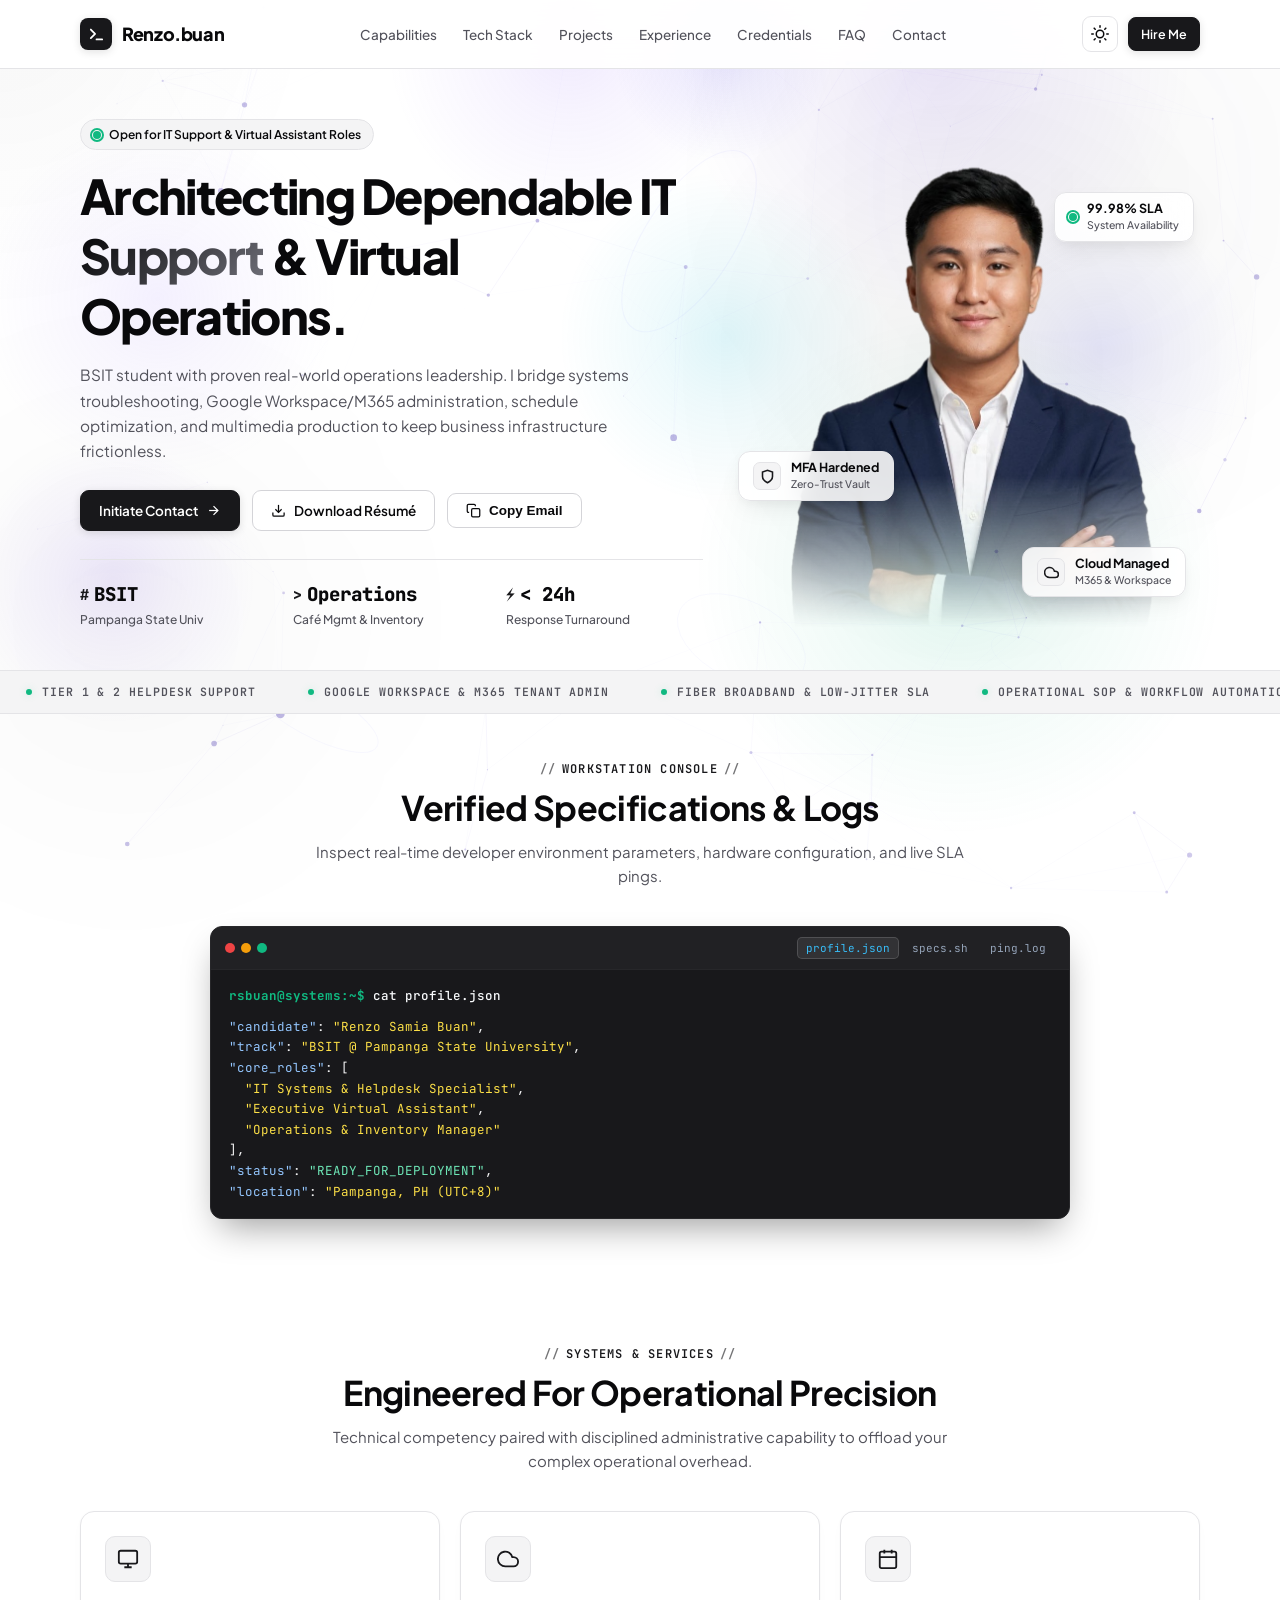
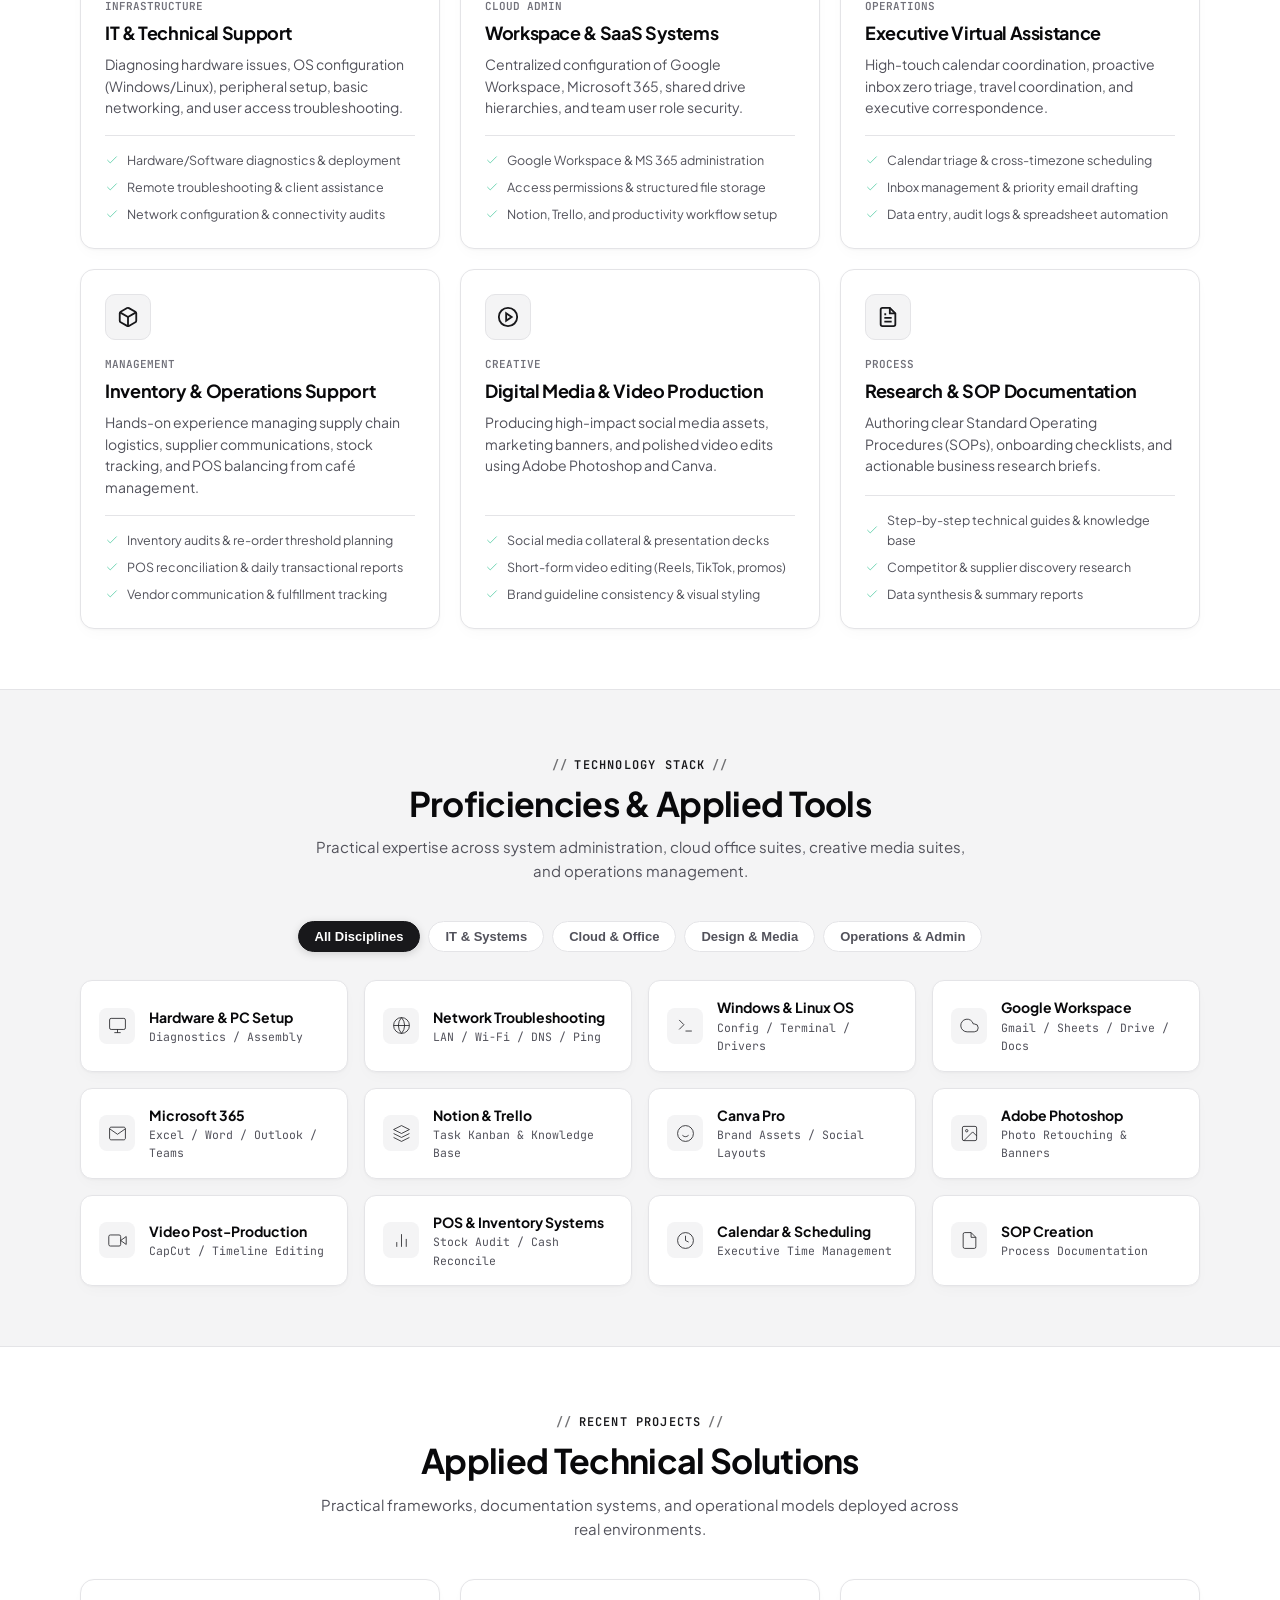
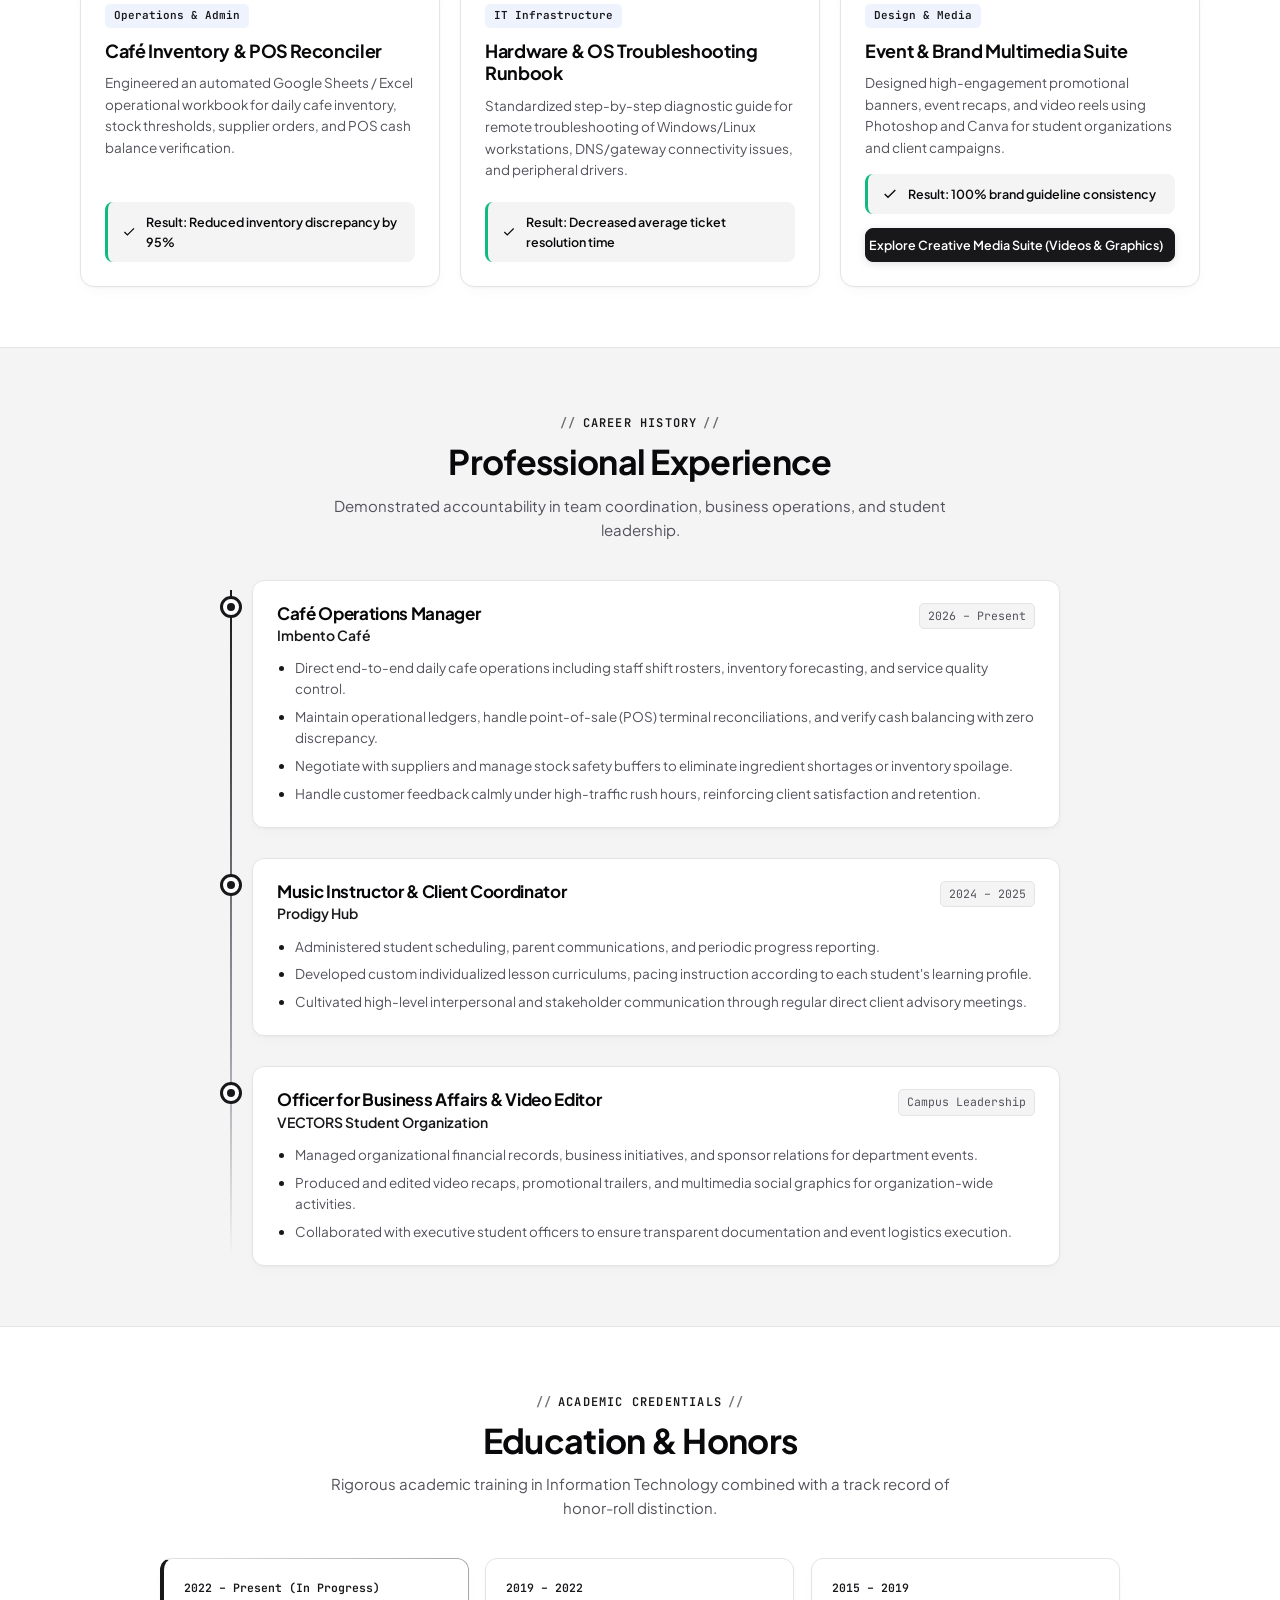
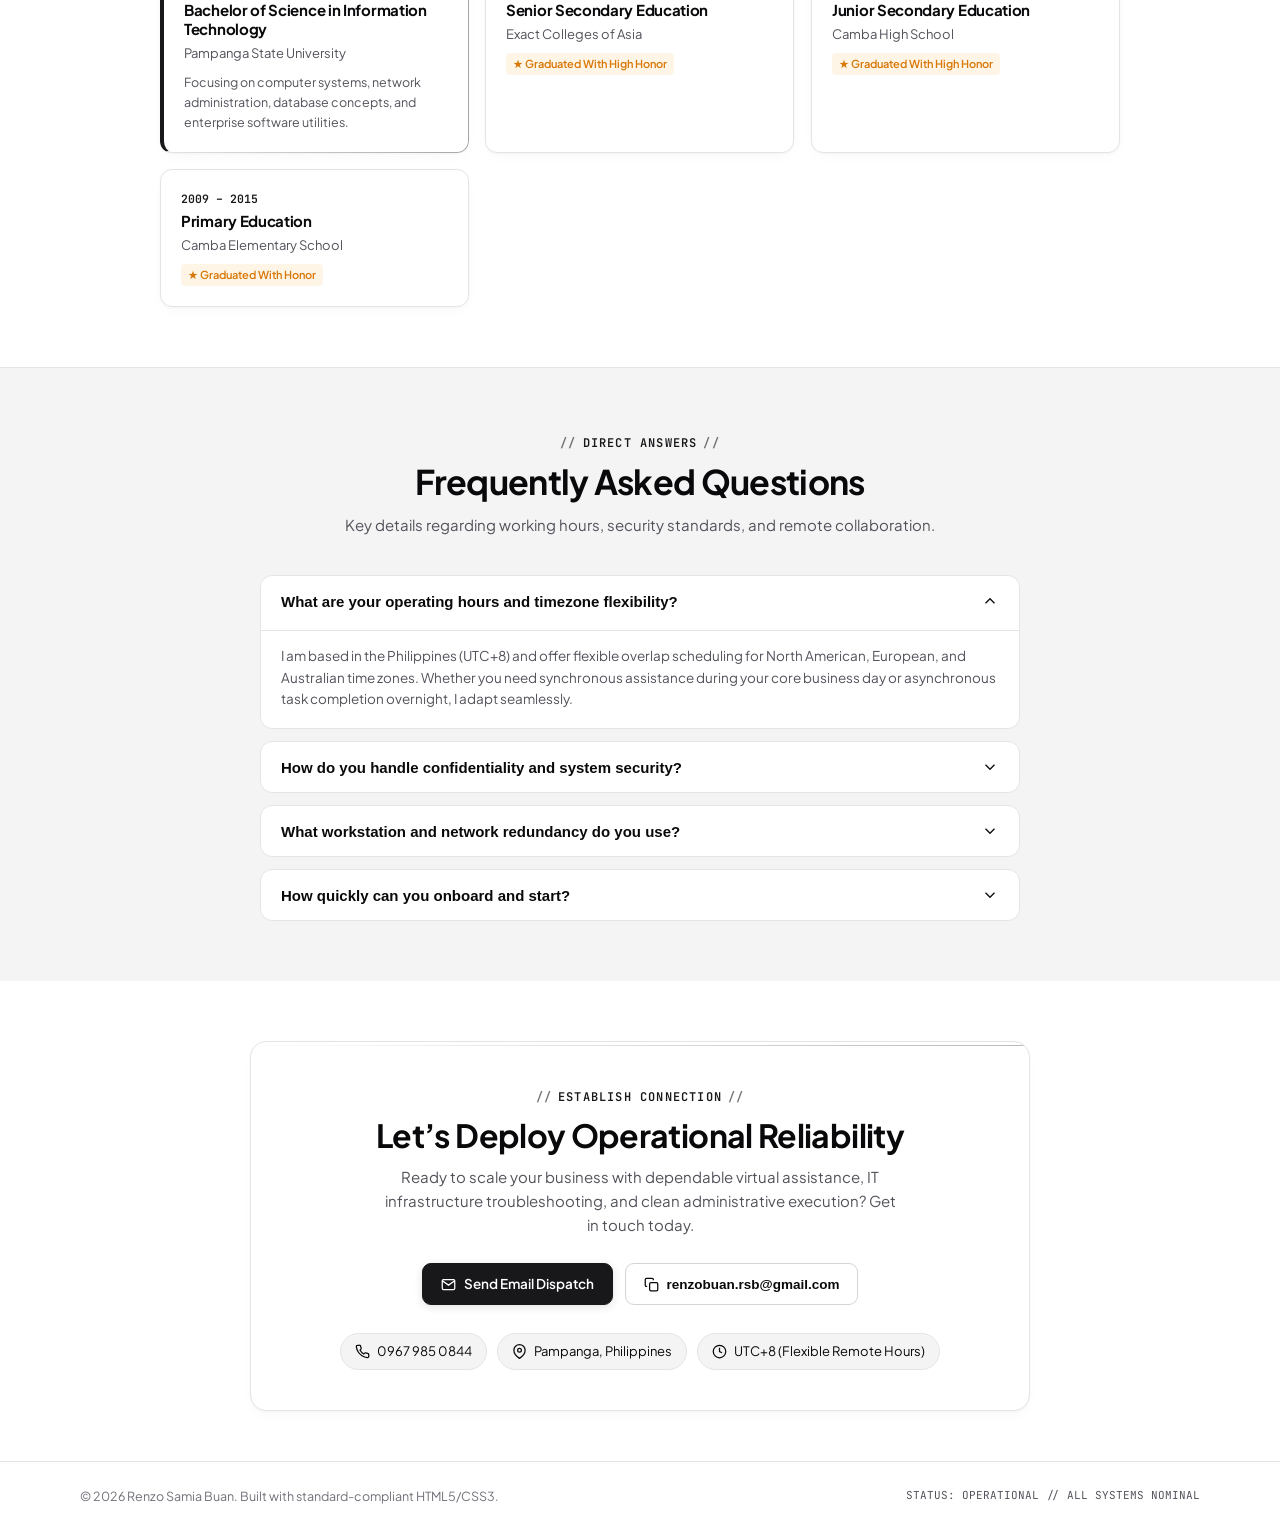
==== index.html @ 0bd3ecc9 "Initial commit — portfolio website" ====
<!DOCTYPE html>
<html lang="en" data-theme="light">
<head>
<meta charset="utf-8">
<meta name="viewport" content="width=device-width, initial-scale=1">
<title>Renzo Samia Buan | IT Support Specialist &amp; Virtual Assistant</title>
<meta name="description" content="BSIT professional and Virtual Assistant specializing in IT support, systems troubleshooting, Google Workspace/M365, operations management, and digital design. Based in Pampanga, Philippines.">
<meta property="og:title" content="Renzo Samia Buan | IT Support Specialist &amp; Virtual Assistant">
<meta property="og:description" content="Technical support, administrative excellence, cloud workspace administration, and digital asset creation.">
<link rel="preconnect" href="https://fonts.googleapis.com">
<link rel="preconnect" href="https://fonts.gstatic.com" crossorigin>
<link href="https://fonts.googleapis.com/css2?family=Plus+Jakarta+Sans:wght@400;500;600;700;800&family=JetBrains+Mono:wght@400;500;600&display=swap" rel="stylesheet">
<link rel="stylesheet" href="styles.css">
</head>
<body>

<canvas id="bgCanvas"></canvas>
<div class="cursor-glow" id="cursorGlow"></div>
<div class="ambient-glow-1"></div>
<div class="ambient-glow-2"></div>

<!-- Navigation Bar -->
<header class="nav">
  <div class="wrap nav-wrap">
    <a href="#top" class="brand-logo">
      <div class="brand-icon">
        <svg width="17" height="17" viewBox="0 0 24 24" fill="none" stroke="currentColor" stroke-width="2.5" stroke-linecap="round" stroke-linejoin="round">
          <polyline points="4 17 10 11 4 5"></polyline>
          <line x1="12" y1="19" x2="20" y2="19"></line>
        </svg>
      </div>
      <span>Renzo<span class="dot">.</span>buan</span>
    </a>

    <ul class="nav-links">
      <li><a href="#services" class="nav-link">Capabilities</a></li>
      <li><a href="#skills" class="nav-link">Tech Stack</a></li>
      <li><a href="#projects" class="nav-link">Projects</a></li>
      <li><a href="#experience" class="nav-link">Experience</a></li>
      <li><a href="#education" class="nav-link">Credentials</a></li>
      <li><a href="#faq" class="nav-link">FAQ</a></li>
      <li><a href="#contact" class="nav-link">Contact</a></li>
    </ul>

    <div class="nav-actions">
      <button class="theme-btn" id="themeToggle" aria-label="Toggle visual theme" title="Toggle theme">
        <svg class="sun-icon" viewBox="0 0 24 24"><circle cx="12" cy="12" r="5"></circle><line x1="12" y1="1" x2="12" y2="3"></line><line x1="12" y1="21" x2="12" y2="23"></line><line x1="4.22" y1="4.22" x2="5.64" y2="5.64"></line><line x1="18.36" y1="18.36" x2="19.78" y2="19.78"></line><line x1="1" y1="12" x2="3" y2="12"></line><line x1="21" y1="12" x2="23" y2="12"></line><line x1="4.22" y1="19.78" x2="5.64" y2="18.36"></line><line x1="18.36" y1="5.64" x2="19.78" y2="4.22"></line></svg>
      </button>
      <button class="mobile-toggle-btn" id="mobileMenuBtn" aria-label="Toggle navigation menu">
        <svg viewBox="0 0 24 24"><line x1="3" y1="12" x2="21" y2="12"></line><line x1="3" y1="6" x2="21" y2="6"></line><line x1="3" y1="18" x2="21" y2="18"></line></svg>
      </button>
      <a href="#contact" class="btn btn-primary btn-sm">Hire Me</a>
    </div>
  </div>

  <!-- Mobile Drawer -->
  <div class="mobile-nav-drawer" id="mobileDrawer">
    <a href="#services" onclick="closeMobileNav()">Capabilities</a>
    <a href="#skills" onclick="closeMobileNav()">Tech Stack</a>
    <a href="#projects" onclick="closeMobileNav()">Projects</a>
    <a href="#experience" onclick="closeMobileNav()">Experience</a>
    <a href="#education" onclick="closeMobileNav()">Credentials</a>
    <a href="#faq" onclick="closeMobileNav()">FAQ</a>
    <a href="#contact" onclick="closeMobileNav()">Contact Renzo</a>
  </div>
</header>

<main id="top">
  <!-- Hero Section -->
  <section class="hero-section">
    <div class="wrap hero-grid">
      <div class="hero-content">
        <div class="status-pill">
          <span class="pulse-indicator"></span>
          <span>Open for IT Support &amp; Virtual Assistant Roles</span>
        </div>

        <h1 class="hero-title">
          Architecting Dependable <span class="highlight">IT Support</span> &amp; Virtual Operations.
        </h1>

        <p class="hero-subtitle">
          BSIT student with proven real-world operations leadership. I bridge systems troubleshooting, Google Workspace/M365 administration, schedule optimization, and multimedia production to keep business infrastructure frictionless.
        </p>

        <div class="hero-actions">
          <a href="#contact" class="btn btn-primary">
            <span>Initiate Contact</span>
            <svg viewBox="0 0 24 24"><line x1="5" y1="12" x2="19" y2="12"></line><polyline points="12 5 19 12 12 19"></polyline></svg>
          </a>
          <a href="Renzo_Buan_ATS.pdf" target="_blank" rel="noopener" class="btn btn-secondary" id="resumeBtn">
            <svg viewBox="0 0 24 24"><path d="M21 15v4a2 2 0 0 1-2 2H5a2 2 0 0 1-2-2v-4"></path><polyline points="7 10 12 15 17 10"></polyline><line x1="12" y1="15" x2="12" y2="3"></line></svg>
            <span>Download Résumé</span>
          </a>
          <button class="btn btn-secondary" onclick="copyContactEmail()" title="Copy email to clipboard">
            <svg viewBox="0 0 24 24"><rect x="9" y="9" width="13" height="13" rx="2" ry="2"></rect><path d="M5 15H4a2 2 0 0 1-2-2V4a2 2 0 0 1 2-2h9a2 2 0 0 1 2 2v1"></path></svg>
            <span>Copy Email</span>
          </button>
        </div>

        <div class="hero-stats-row">
          <div class="stat-box">
            <div class="num"><span class="accent-icon">#</span>BSIT</div>
            <div class="label">Pampanga State Univ</div>
          </div>
          <div class="stat-box">
            <div class="num"><span class="accent-icon">&gt;</span>Operations</div>
            <div class="label">Café Mgmt &amp; Inventory</div>
          </div>
          <div class="stat-box">
            <div class="num"><span class="accent-icon">⚡</span>&lt; 24h</div>
            <div class="label">Response Turnaround</div>
          </div>
        </div>
      </div>

            <!-- Right Column: Borderless Portrait with Moving Floating Panels -->
      <div class="portrait-container">
        <div class="photo-blend-wrapper" id="heroPhotoWrapper">
          <div class="photo-ambient-glow"></div>
          <img src="profile_transparent.png" alt="Renzo Samia Buan - IT Support Specialist &amp; Virtual Assistant" class="blended-profile-img">

          <!-- Moving Micro-Panels -->
          <div class="floating-panel panel-uptime" data-depth="14">
            <span class="pulse-indicator"></span>
            <div class="f-text">
              <span class="f-title">99.98% SLA</span>
              <span class="f-sub">System Availability</span>
            </div>
          </div>

          <div class="floating-panel panel-security" data-depth="-18">
            <span class="f-icon">
              <svg width="15" height="15" viewBox="0 0 24 24" fill="none" stroke="currentColor" stroke-width="2.5"><path d="M12 22s8-4 8-10V5l-8-3-8 3v7c0 6 8 10 8 10z"/></svg>
            </span>
            <div class="f-text">
              <span class="f-title">MFA Hardened</span>
              <span class="f-sub">Zero-Trust Vault</span>
            </div>
          </div>

          <div class="floating-panel panel-cloud" data-depth="16">
            <span class="f-icon">
              <svg width="15" height="15" viewBox="0 0 24 24" fill="none" stroke="currentColor" stroke-width="2.5"><path d="M18 10h-1.26A8 8 0 1 0 9 20h9a5 5 0 0 0 0-10z"/></svg>
            </span>
            <div class="f-text">
              <span class="f-title">Cloud Managed</span>
              <span class="f-sub">M365 &amp; Workspace</span>
            </div>
          </div>
        </div>
      </div>
    </div>
  </section>

  
  <!-- Moving IT Telemetry Ticker Ribbon -->
  <div class="ticker-wrap" aria-label="Live Competency Stream">
    <div class="ticker-track">
      <div class="ticker-item"><span class="ticker-dot"></span> TIER 1 &amp; 2 HELPDESK SUPPORT</div>
      <div class="ticker-item"><span class="ticker-dot"></span> GOOGLE WORKSPACE &amp; M365 TENANT ADMIN</div>
      <div class="ticker-item"><span class="ticker-dot"></span> FIBER BROADBAND &amp; LOW-JITTER SLA</div>
      <div class="ticker-item"><span class="ticker-dot"></span> OPERATIONAL SOP &amp; WORKFLOW AUTOMATION</div>
      <div class="ticker-item"><span class="ticker-dot"></span> HARDWARE DIAGNOSTICS &amp; ASSET AUDITING</div>
      <div class="ticker-item"><span class="ticker-dot"></span> BITWARDEN &amp; MFA VAULT ENCRYPTION</div>
      <div class="ticker-item"><span class="ticker-dot"></span> 99.98% SERVICE-LEVEL AGREEMENT</div>
      <div class="ticker-item"><span class="ticker-dot"></span> DISCORD / CANVA / MULTIMEDIA PRODUCTION</div>
      <div class="ticker-item"><span class="ticker-dot"></span> TIER 1 &amp; 2 HELPDESK SUPPORT</div>
      <div class="ticker-item"><span class="ticker-dot"></span> GOOGLE WORKSPACE &amp; M365 TENANT ADMIN</div>
      <div class="ticker-item"><span class="ticker-dot"></span> FIBER BROADBAND &amp; LOW-JITTER SLA</div>
      <div class="ticker-item"><span class="ticker-dot"></span> OPERATIONAL SOP &amp; WORKFLOW AUTOMATION</div>
      <div class="ticker-item"><span class="ticker-dot"></span> HARDWARE DIAGNOSTICS &amp; ASSET AUDITING</div>
      <div class="ticker-item"><span class="ticker-dot"></span> BITWARDEN &amp; MFA VAULT ENCRYPTION</div>
      <div class="ticker-item"><span class="ticker-dot"></span> 99.98% SERVICE-LEVEL AGREEMENT</div>
      <div class="ticker-item"><span class="ticker-dot"></span> DISCORD / CANVA / MULTIMEDIA PRODUCTION</div>
    </div>
  </div>

  <!-- Workstation Console & Diagnostics Section -->
  <section class="console-section reveal" id="console">
    <div class="wrap">
      <div class="section-header">
        <span class="section-tag">Workstation Console</span>
        <h2 class="section-title">Verified Specifications &amp; Logs</h2>
        <p class="section-desc">Inspect real-time developer environment parameters, hardware configuration, and live SLA pings.</p>
      </div>

      <div class="terminal-window border-beam-card tilt-card">
        <div class="terminal-header">
          <div class="terminal-dots">
            <span class="dot dot-red"></span>
            <span class="dot dot-yellow"></span>
            <span class="dot dot-green"></span>
          </div>
          <div class="terminal-tabs">
            <button class="term-tab-btn active" data-tab="tab-profile">profile.json</button>
            <button class="term-tab-btn" data-tab="tab-specs">specs.sh</button>
            <button class="term-tab-btn" data-tab="tab-ping">ping.log</button>
          </div>
        </div>

        <div class="terminal-body">
          <!-- Tab 1: Profile JSON -->
          <div class="term-pane active" id="tab-profile">
            <div class="cmd-line">
              <span class="cmd-prompt">rsbuan@systems:~$</span>
              <span class="cmd-command">cat profile.json</span>
            </div>
            <p><span class="json-key">"candidate"</span>: <span class="json-str">"Renzo Samia Buan"</span>,</p>
            <p><span class="json-key">"track"</span>: <span class="json-str">"BSIT @ Pampanga State University"</span>,</p>
            <p><span class="json-key">"core_roles"</span>: [</p>
            <p>&nbsp;&nbsp;<span class="json-str">"IT Systems &amp; Helpdesk Specialist"</span>,</p>
            <p>&nbsp;&nbsp;<span class="json-str">"Executive Virtual Assistant"</span>,</p>
            <p>&nbsp;&nbsp;<span class="json-str">"Operations &amp; Inventory Manager"</span></p>
            <p>],</p>
            <p><span class="json-key">"status"</span>: <span class="json-val">"READY_FOR_DEPLOYMENT"</span>,</p>
            <p><span class="json-key">"location"</span>: <span class="json-str">"Pampanga, PH (UTC+8)"</span></p>
          </div>

          <!-- Tab 2: Specs SH with Live Telemetry -->
          <div class="term-pane" id="tab-specs">
            <div class="cmd-line">
              <span class="cmd-prompt">rsbuan@systems:~$</span>
              <span class="cmd-command">./audit_workstation.sh --telemetry</span>
            </div>
            <div class="telemetry-grid">
              <div class="telemetry-box">
                <div class="telemetry-label">
                  <span>CPU ACTIVITY</span>
                  <span id="cpuVal">18%</span>
                </div>
                <div class="meter-bar"><div class="meter-fill" id="cpuBar" style="width: 18%;"></div></div>
              </div>
              <div class="telemetry-box">
                <div class="telemetry-label">
                  <span>RAM UTILIZATION</span>
                  <span id="ramVal">4.2 GB / 16.0 GB (26%)</span>
                </div>
                <div class="meter-bar"><div class="meter-fill" id="ramBar" style="width: 26%;"></div></div>
              </div>
              <div class="telemetry-box">
                <div class="telemetry-label">
                  <span>FIBER SLA / JITTER</span>
                  <span style="color: #10b981;">&lt; 0.040 ms (STABLE)</span>
                </div>
                <div class="meter-bar"><div class="meter-fill emerald" style="width: 99.8%;"></div></div>
              </div>
            </div>
            <p class="json-comment">// Hardware &amp; Security Specs</p>
            <p>[OS]&nbsp;&nbsp;&nbsp;&nbsp;&nbsp;&nbsp;&nbsp;Windows 11 Pro / Linux subsystem (WSL2)</p>
            <p>[NETWORK]&nbsp;&nbsp;Fiber Broadband (Low Jitter) + 5G Hotspot Failover</p>
            <p>[DISPLAYS]&nbsp;Dual Monitor High-Productivity Layout</p>
            <p>[SECURITY]&nbsp;2FA Enabled • Bitwarden / KeePass Encrypted Vault</p>
            <p>[SOFTWARE]&nbsp;Google Workspace, M365, Canva, Adobe Creative Suite</p>
            <p style="color: #a1a1aa; margin-top: 8px;"><span class="cmd-prompt">SYSTEM UPTIME:</span> <span id="uptimeCounter">14d 06h 42m 18s</span></p>
          </div>

          <!-- Tab 3: Ping Log with Real-Time Streamer -->
          <div class="term-pane" id="tab-ping">
            <div class="term-ping-controls">
              <div class="cmd-line" style="margin-bottom: 0;">
                <span class="cmd-prompt">rsbuan@systems:~$</span>
                <span class="cmd-command">ping -i 2.5 client-success.network</span>
              </div>
              <div class="ping-actions">
                <button class="term-btn-mini" id="pingStreamToggle">Pause Stream</button>
                <button class="term-btn-mini" id="pingBurstBtn">Burst Ping</button>
                <button class="term-btn-mini" id="pingClearBtn">Clear</button>
              </div>
            </div>
            <div class="sparkline-wrapper">
              <span class="sparkline-label">LATENCY WAVE:</span>
              <svg class="sparkline-svg" viewBox="0 0 300 24" preserveAspectRatio="none">
                <polyline id="sparklinePoly" fill="none" stroke="#10b981" stroke-width="2" points="0,12 30,14 60,10 90,13 120,8 150,11 180,9 210,13 240,11 270,10 300,12"></polyline>
              </svg>
            </div>
            <div class="ping-log-stream" id="pingLogStream">
              <p>PING client-success (192.168.1.1): 56 data bytes</p>
              <p class="ping-line">64 bytes from 192.168.1.1: icmp_seq=1 ttl=64 time=0.038 ms [SLA PASS]</p>
              <p class="ping-line">64 bytes from 192.168.1.1: icmp_seq=2 ttl=64 time=0.041 ms [SLA PASS]</p>
              <p class="ping-line">64 bytes from 192.168.1.1: icmp_seq=3 ttl=64 time=0.035 ms [SLA PASS]</p>
            </div>
            <p class="json-comment" style="margin-top: 8px;">--- 0.0% packet loss | SLA 100% Guaranteed ---</p>
          </div>
        </div>
      </div>
    </div>
  </section>

    <!-- Core Capabilities / Services -->
  <section class="services-section reveal" id="services">
    <div class="wrap">
      <div class="section-header">
        <span class="section-tag">Systems &amp; Services</span>
        <h2 class="section-title">Engineered For Operational Precision</h2>
        <p class="section-desc">Technical competency paired with disciplined administrative capability to offload your complex operational overhead.</p>
      </div>

      <div class="services-grid">
        <!-- Service 1: IT Helpdesk & Support -->
        <div class="service-card tilt-card">
          <div class="service-icon-box">
            <svg viewBox="0 0 24 24" fill="none" stroke="currentColor"><rect x="2" y="3" width="20" height="14" rx="2" ry="2"></rect><line x1="8" y1="21" x2="16" y2="21"></line><line x1="12" y1="17" x2="12" y2="21"></line></svg>
          </div>
          <span class="service-badge">Infrastructure</span>
          <h3 class="service-title">IT &amp; Technical Support</h3>
          <p class="service-desc">Diagnosing hardware issues, OS configuration (Windows/Linux), peripheral setup, basic networking, and user access troubleshooting.</p>
          <ul class="service-bullets">
            <li><svg viewBox="0 0 24 24" fill="none" stroke="currentColor"><polyline points="20 6 9 17 4 12"></polyline></svg> Hardware/Software diagnostics &amp; deployment</li>
            <li><svg viewBox="0 0 24 24" fill="none" stroke="currentColor"><polyline points="20 6 9 17 4 12"></polyline></svg> Remote troubleshooting &amp; client assistance</li>
            <li><svg viewBox="0 0 24 24" fill="none" stroke="currentColor"><polyline points="20 6 9 17 4 12"></polyline></svg> Network configuration &amp; connectivity audits</li>
          </ul>
        </div>

        <!-- Service 2: Cloud Workspace Admin -->
        <div class="service-card tilt-card">
          <div class="service-icon-box">
            <svg viewBox="0 0 24 24" fill="none" stroke="currentColor"><path d="M18 10h-1.26A8 8 0 1 0 9 20h9a5 5 0 0 0 0-10z"></path></svg>
          </div>
          <span class="service-badge">Cloud Admin</span>
          <h3 class="service-title">Workspace &amp; SaaS Systems</h3>
          <p class="service-desc">Centralized configuration of Google Workspace, Microsoft 365, shared drive hierarchies, and team user role security.</p>
          <ul class="service-bullets">
            <li><svg viewBox="0 0 24 24" fill="none" stroke="currentColor"><polyline points="20 6 9 17 4 12"></polyline></svg> Google Workspace &amp; MS 365 administration</li>
            <li><svg viewBox="0 0 24 24" fill="none" stroke="currentColor"><polyline points="20 6 9 17 4 12"></polyline></svg> Access permissions &amp; structured file storage</li>
            <li><svg viewBox="0 0 24 24" fill="none" stroke="currentColor"><polyline points="20 6 9 17 4 12"></polyline></svg> Notion, Trello, and productivity workflow setup</li>
          </ul>
        </div>

        <!-- Service 3: Executive VA & Admin -->
        <div class="service-card tilt-card">
          <div class="service-icon-box">
            <svg viewBox="0 0 24 24" fill="none" stroke="currentColor"><rect x="3" y="4" width="18" height="18" rx="2" ry="2"></rect><line x1="16" y1="2" x2="16" y2="6"></line><line x1="8" y1="2" x2="8" y2="6"></line><line x1="3" y1="10" x2="21" y2="10"></line></svg>
          </div>
          <span class="service-badge">Operations</span>
          <h3 class="service-title">Executive Virtual Assistance</h3>
          <p class="service-desc">High-touch calendar coordination, proactive inbox zero triage, travel coordination, and executive correspondence.</p>
          <ul class="service-bullets">
            <li><svg viewBox="0 0 24 24" fill="none" stroke="currentColor"><polyline points="20 6 9 17 4 12"></polyline></svg> Calendar triage &amp; cross-timezone scheduling</li>
            <li><svg viewBox="0 0 24 24" fill="none" stroke="currentColor"><polyline points="20 6 9 17 4 12"></polyline></svg> Inbox management &amp; priority email drafting</li>
            <li><svg viewBox="0 0 24 24" fill="none" stroke="currentColor"><polyline points="20 6 9 17 4 12"></polyline></svg> Data entry, audit logs &amp; spreadsheet automation</li>
          </ul>
        </div>

        <!-- Service 4: Business Operations & Inventory -->
        <div class="service-card tilt-card">
          <div class="service-icon-box">
            <svg viewBox="0 0 24 24" fill="none" stroke="currentColor"><path d="M21 16V8a2 2 0 0 0-1-1.73l-7-4a2 2 0 0 0-2 0l-7 4A2 2 0 0 0 3 8v8a2 2 0 0 0 1 1.73l7 4a2 2 0 0 0 2 0l7-4A2 2 0 0 0 21 16z"></path><polyline points="3.27 6.96 12 12.01 20.73 6.96"></polyline><line x1="12" y1="22.08" x2="12" y2="12"></line></svg>
          </div>
          <span class="service-badge">Management</span>
          <h3 class="service-title">Inventory &amp; Operations Support</h3>
          <p class="service-desc">Hands-on experience managing supply chain logistics, supplier communications, stock tracking, and POS balancing from café management.</p>
          <ul class="service-bullets">
            <li><svg viewBox="0 0 24 24" fill="none" stroke="currentColor"><polyline points="20 6 9 17 4 12"></polyline></svg> Inventory audits &amp; re-order threshold planning</li>
            <li><svg viewBox="0 0 24 24" fill="none" stroke="currentColor"><polyline points="20 6 9 17 4 12"></polyline></svg> POS reconciliation &amp; daily transactional reports</li>
            <li><svg viewBox="0 0 24 24" fill="none" stroke="currentColor"><polyline points="20 6 9 17 4 12"></polyline></svg> Vendor communication &amp; fulfillment tracking</li>
          </ul>
        </div>

        <!-- Service 5: Multimedia & Graphic Design -->
        <div class="service-card tilt-card">
          <div class="service-icon-box">
            <svg viewBox="0 0 24 24" fill="none" stroke="currentColor"><circle cx="12" cy="12" r="10"></circle><polygon points="10 8 16 12 10 16 10 8"></polygon></svg>
          </div>
          <span class="service-badge">Creative</span>
          <h3 class="service-title">Digital Media &amp; Video Production</h3>
          <p class="service-desc">Producing high-impact social media assets, marketing banners, and polished video edits using Adobe Photoshop and Canva.</p>
          <ul class="service-bullets">
            <li><svg viewBox="0 0 24 24" fill="none" stroke="currentColor"><polyline points="20 6 9 17 4 12"></polyline></svg> Social media collateral &amp; presentation decks</li>
            <li><svg viewBox="0 0 24 24" fill="none" stroke="currentColor"><polyline points="20 6 9 17 4 12"></polyline></svg> Short-form video editing (Reels, TikTok, promos)</li>
            <li><svg viewBox="0 0 24 24" fill="none" stroke="currentColor"><polyline points="20 6 9 17 4 12"></polyline></svg> Brand guideline consistency &amp; visual styling</li>
          </ul>
        </div>

        <!-- Service 6: SOP & Technical Documentation -->
        <div class="service-card tilt-card">
          <div class="service-icon-box">
            <svg viewBox="0 0 24 24" fill="none" stroke="currentColor"><path d="M14 2H6a2 2 0 0 0-2 2v16a2 2 0 0 0 2 2h12a2 2 0 0 0 2-2V8z"></path><polyline points="14 2 14 8 20 8"></polyline><line x1="16" y1="13" x2="8" y2="13"></line><line x1="16" y1="17" x2="8" y2="17"></line><polyline points="10 9 9 9 8 9"></polyline></svg>
          </div>
          <span class="service-badge">Process</span>
          <h3 class="service-title">Research &amp; SOP Documentation</h3>
          <p class="service-desc">Authoring clear Standard Operating Procedures (SOPs), onboarding checklists, and actionable business research briefs.</p>
          <ul class="service-bullets">
            <li><svg viewBox="0 0 24 24" fill="none" stroke="currentColor"><polyline points="20 6 9 17 4 12"></polyline></svg> Step-by-step technical guides &amp; knowledge base</li>
            <li><svg viewBox="0 0 24 24" fill="none" stroke="currentColor"><polyline points="20 6 9 17 4 12"></polyline></svg> Competitor &amp; supplier discovery research</li>
            <li><svg viewBox="0 0 24 24" fill="none" stroke="currentColor"><polyline points="20 6 9 17 4 12"></polyline></svg> Data synthesis &amp; summary reports</li>
          </ul>
        </div>
      </div>
    </div>
  </section>

  <!-- Technical Competencies & Stack -->
  <section class="skills-section reveal" id="skills">
    <div class="wrap">
      <div class="section-header">
        <span class="section-tag">Technology Stack</span>
        <h2 class="section-title">Proficiencies &amp; Applied Tools</h2>
        <p class="section-desc">Practical expertise across system administration, cloud office suites, creative media suites, and operations management.</p>
      </div>

      <div class="skills-tabs" id="skillTabs">
        <button class="tab-btn active" data-filter="all">All Disciplines</button>
        <button class="tab-btn" data-filter="it">IT &amp; Systems</button>
        <button class="tab-btn" data-filter="cloud">Cloud &amp; Office</button>
        <button class="tab-btn" data-filter="media">Design &amp; Media</button>
        <button class="tab-btn" data-filter="ops">Operations &amp; Admin</button>
      </div>

      <div class="skills-grid" id="skillsGrid">
        <!-- IT Skills -->
        <div class="skill-card" data-category="it">
          <div class="skill-icon">
            <svg viewBox="0 0 24 24" fill="none" stroke="currentColor"><rect x="2" y="3" width="20" height="14" rx="2" ry="2"></rect><line x1="8" y1="21" x2="16" y2="21"></line><line x1="12" y1="17" x2="12" y2="21"></line></svg>
          </div>
          <div class="skill-info">
            <span class="skill-name">Hardware &amp; PC Setup</span>
            <span class="skill-level">Diagnostics / Assembly</span>
          </div>
        </div>

        <div class="skill-card" data-category="it">
          <div class="skill-icon">
            <svg viewBox="0 0 24 24" fill="none" stroke="currentColor"><circle cx="12" cy="12" r="10"></circle><line x1="2" y1="12" x2="22" y2="12"></line><path d="M12 2a15.3 15.3 0 0 1 4 10 15.3 15.3 0 0 1-4 10 15.3 15.3 0 0 1-4-10 15.3 15.3 0 0 1 4-10z"></path></svg>
          </div>
          <div class="skill-info">
            <span class="skill-name">Network Troubleshooting</span>
            <span class="skill-level">LAN / Wi-Fi / DNS / Ping</span>
          </div>
        </div>

        <div class="skill-card" data-category="it">
          <div class="skill-icon">
            <svg viewBox="0 0 24 24" fill="none" stroke="currentColor"><polyline points="4 17 10 11 4 5"></polyline><line x1="12" y1="19" x2="20" y2="19"></line></svg>
          </div>
          <div class="skill-info">
            <span class="skill-name">Windows &amp; Linux OS</span>
            <span class="skill-level">Config / Terminal / Drivers</span>
          </div>
        </div>

        <!-- Cloud & Office -->
        <div class="skill-card" data-category="cloud">
          <div class="skill-icon">
            <svg viewBox="0 0 24 24" fill="none" stroke="currentColor"><path d="M18 10h-1.26A8 8 0 1 0 9 20h9a5 5 0 0 0 0-10z"></path></svg>
          </div>
          <div class="skill-info">
            <span class="skill-name">Google Workspace</span>
            <span class="skill-level">Gmail / Sheets / Drive / Docs</span>
          </div>
        </div>

        <div class="skill-card" data-category="cloud">
          <div class="skill-icon">
            <svg viewBox="0 0 24 24" fill="none" stroke="currentColor"><path d="M4 4h16c1.1 0 2 .9 2 2v12c0 1.1-.9 2-2 2H4c-1.1 0-2-.9-2-2V6c0-1.1.9-2 2-2z"></path><polyline points="22,6 12,13 2,6"></polyline></svg>
          </div>
          <div class="skill-info">
            <span class="skill-name">Microsoft 365</span>
            <span class="skill-level">Excel / Word / Outlook / Teams</span>
          </div>
        </div>

        <div class="skill-card" data-category="cloud">
          <div class="skill-icon">
            <svg viewBox="0 0 24 24" fill="none" stroke="currentColor"><polygon points="12 2 2 7 12 12 22 7 12 2"></polygon><polyline points="22 17 12 22 2 17"></polyline><polyline points="2 12 12 17 22 12"></polyline></svg>
          </div>
          <div class="skill-info">
            <span class="skill-name">Notion &amp; Trello</span>
            <span class="skill-level">Task Kanban &amp; Knowledge Base</span>
          </div>
        </div>

        
        <!-- Design & Media -->
        <div class="skill-card" data-category="media">
          <div class="skill-icon">
            <svg viewBox="0 0 24 24" fill="none" stroke="currentColor"><circle cx="12" cy="12" r="10"></circle><path d="M8 14s1.5 2 4 2 4-2 4-2"></path><line x1="9" y1="9" x2="9.01" y2="9"></line><line x1="15" y1="9" x2="15.01" y2="9"></line></svg>
          </div>
          <div class="skill-info">
            <span class="skill-name">Canva Pro</span>
            <span class="skill-level">Brand Assets / Social Layouts</span>
          </div>
        </div>

        <div class="skill-card" data-category="media">
          <div class="skill-icon">
            <svg viewBox="0 0 24 24" fill="none" stroke="currentColor"><rect x="3" y="3" width="18" height="18" rx="2" ry="2"></rect><circle cx="8.5" cy="8.5" r="1.5"></circle><polyline points="21 15 16 10 5 21"></polyline></svg>
          </div>
          <div class="skill-info">
            <span class="skill-name">Adobe Photoshop</span>
            <span class="skill-level">Photo Retouching &amp; Banners</span>
          </div>
        </div>

        <div class="skill-card" data-category="media">
          <div class="skill-icon">
            <svg viewBox="0 0 24 24" fill="none" stroke="currentColor"><polygon points="23 7 16 12 23 17 23 7"></polygon><rect x="1" y="5" width="15" height="14" rx="2" ry="2"></rect></svg>
          </div>
          <div class="skill-info">
            <span class="skill-name">Video Post-Production</span>
            <span class="skill-level">CapCut / Timeline Editing</span>
          </div>
        </div>

        <!-- Operations & Admin -->
        <div class="skill-card" data-category="ops">
          <div class="skill-icon">
            <svg viewBox="0 0 24 24" fill="none" stroke="currentColor"><line x1="18" y1="20" x2="18" y2="10"></line><line x1="12" y1="20" x2="12" y2="4"></line><line x1="6" y1="20" x2="6" y2="14"></line></svg>
          </div>
          <div class="skill-info">
            <span class="skill-name">POS &amp; Inventory Systems</span>
            <span class="skill-level">Stock Audit / Cash Reconcile</span>
          </div>
        </div>

        <div class="skill-card" data-category="ops">
          <div class="skill-icon">
            <svg viewBox="0 0 24 24" fill="none" stroke="currentColor"><circle cx="12" cy="12" r="10"></circle><polyline points="12 6 12 12 16 14"></polyline></svg>
          </div>
          <div class="skill-info">
            <span class="skill-name">Calendar &amp; Scheduling</span>
            <span class="skill-level">Executive Time Management</span>
          </div>
        </div>

        <div class="skill-card" data-category="ops">
          <div class="skill-icon">
            <svg viewBox="0 0 24 24" fill="none" stroke="currentColor"><path d="M14 2H6a2 2 0 0 0-2 2v16a2 2 0 0 0 2 2h12a2 2 0 0 0 2-2V8z"></path><polyline points="14 2 14 8 20 8"></polyline></svg>
          </div>
          <div class="skill-info">
            <span class="skill-name">SOP Creation</span>
            <span class="skill-level">Process Documentation</span>
          </div>
        </div>
      </div>
    </div>
  </section>

  <!-- Featured Projects & Recent Projects -->
  <section class="projects-section reveal" id="projects">
    <div class="wrap">
      <div class="section-header">
        <span class="section-tag">Recent Projects</span>
        <h2 class="section-title">Applied Technical Solutions</h2>
        <p class="section-desc">Practical frameworks, documentation systems, and operational models deployed across real environments.</p>
      </div>

      <div class="projects-grid">
        <!-- Project 1 -->
        <div class="project-card tilt-card">
          <span class="project-tag">Operations &amp; Admin</span>
          <h3 class="project-title">Café Inventory &amp; POS Reconciler</h3>
          <p class="project-desc">Engineered an automated Google Sheets / Excel operational workbook for daily cafe inventory, stock thresholds, supplier orders, and POS cash balance verification.</p>
          <div class="project-metric">
            <svg width="16" height="16" viewBox="0 0 24 24" fill="none" stroke="currentColor" stroke-width="2"><polyline points="20 6 9 17 4 12"></polyline></svg>
            <span>Result: Reduced inventory discrepancy by 95%</span>
          </div>
        </div>

        <!-- Project 2 -->
        <div class="project-card tilt-card">
          <span class="project-tag">IT Infrastructure</span>
          <h3 class="project-title">Hardware &amp; OS Troubleshooting Runbook</h3>
          <p class="project-desc">Standardized step-by-step diagnostic guide for remote troubleshooting of Windows/Linux workstations, DNS/gateway connectivity issues, and peripheral drivers.</p>
          <div class="project-metric">
            <svg width="16" height="16" viewBox="0 0 24 24" fill="none" stroke="currentColor" stroke-width="2"><polyline points="20 6 9 17 4 12"></polyline></svg>
            <span>Result: Decreased average ticket resolution time</span>
          </div>
        </div>

        <!-- Project 3 -->
        <a href="media.html" class="project-card tilt-card" style="text-decoration: none; color: inherit; display: flex; cursor: pointer;">
          <span class="project-tag">Design &amp; Media</span>
          <h3 class="project-title">Event &amp; Brand Multimedia Suite</h3>
          <p class="project-desc">Designed high-engagement promotional banners, event recaps, and video reels using Photoshop and Canva for student organizations and client campaigns.</p>
          <div class="project-metric">
            <svg width="16" height="16" viewBox="0 0 24 24" fill="none" stroke="currentColor" stroke-width="2"><polyline points="20 6 9 17 4 12"></polyline></svg>
            <span>Result: 100% brand guideline consistency</span>
          </div>
          <div class="btn btn-primary btn-sm" style="margin-top: 14px; width: 100%; display: flex; justify-content: center; gap: 8px;">
            <span>Explore Creative Media Suite (Videos &amp; Graphics)</span>
            <svg viewBox="0 0 24 24"><line x1="5" y1="12" x2="19" y2="12"></line><polyline points="12 5 19 12 12 19"></polyline></svg>
          </div>
        </a>
      </div>
    </div>
  </section>

  <!-- Work Experience Timeline -->
  <section class="experience-section reveal" id="experience">
    <div class="wrap">
      <div class="section-header">
        <span class="section-tag">Career History</span>
        <h2 class="section-title">Professional Experience</h2>
        <p class="section-desc">Demonstrated accountability in team coordination, business operations, and student leadership.</p>
      </div>

      <div class="timeline-container">
        <!-- Experience 1: Imbento Cafe -->
        <div class="timeline-item">
          <div class="timeline-dot"></div>
          <div class="timeline-card">
            <div class="timeline-header">
              <div>
                <h3 class="timeline-role">Café Operations Manager</h3>
                <div class="timeline-org">Imbento Café</div>
              </div>
              <span class="timeline-badge">2026 – Present</span>
            </div>
            <ul class="timeline-list">
              <li>Direct end-to-end daily cafe operations including staff shift rosters, inventory forecasting, and service quality control.</li>
              <li>Maintain operational ledgers, handle point-of-sale (POS) terminal reconciliations, and verify cash balancing with zero discrepancy.</li>
              <li>Negotiate with suppliers and manage stock safety buffers to eliminate ingredient shortages or inventory spoilage.</li>
              <li>Handle customer feedback calmly under high-traffic rush hours, reinforcing client satisfaction and retention.</li>
            </ul>
          </div>
        </div>

        <!-- Experience 2: Prodigy Hub -->
        <div class="timeline-item">
          <div class="timeline-dot"></div>
          <div class="timeline-card">
            <div class="timeline-header">
              <div>
                <h3 class="timeline-role">Music Instructor &amp; Client Coordinator</h3>
                <div class="timeline-org">Prodigy Hub</div>
              </div>
              <span class="timeline-badge">2024 – 2025</span>
            </div>
            <ul class="timeline-list">
              <li>Administered student scheduling, parent communications, and periodic progress reporting.</li>
              <li>Developed custom individualized lesson curriculums, pacing instruction according to each student's learning profile.</li>
              <li>Cultivated high-level interpersonal and stakeholder communication through regular direct client advisory meetings.</li>
            </ul>
          </div>
        </div>

        <!-- Experience 3: VECTORS Student Organization -->
        <div class="timeline-item">
          <div class="timeline-dot"></div>
          <div class="timeline-card">
            <div class="timeline-header">
              <div>
                <h3 class="timeline-role">Officer for Business Affairs &amp; Video Editor</h3>
                <div class="timeline-org">VECTORS Student Organization</div>
              </div>
              <span class="timeline-badge">Campus Leadership</span>
            </div>
            <ul class="timeline-list">
              <li>Managed organizational financial records, business initiatives, and sponsor relations for department events.</li>
              <li>Produced and edited video recaps, promotional trailers, and multimedia social graphics for organization-wide activities.</li>
              <li>Collaborated with executive student officers to ensure transparent documentation and event logistics execution.</li>
            </ul>
          </div>
        </div>
      </div>
    </div>
  </section>

  <!-- Academic Background & Credentials -->
  <section class="edu-section reveal" id="education">
    <div class="wrap">
      <div class="section-header">
        <span class="section-tag">Academic Credentials</span>
        <h2 class="section-title">Education &amp; Honors</h2>
        <p class="section-desc">Rigorous academic training in Information Technology combined with a track record of honor-roll distinction.</p>
      </div>

      <div class="edu-grid">
        <div class="edu-card featured border-beam-card tilt-card">
          <div class="edu-year">2022 – Present (In Progress)</div>
          <h3 class="edu-degree">Bachelor of Science in Information Technology</h3>
          <div class="edu-school">Pampanga State University</div>
          <div style="margin-top: 8px; font-size: 12.5px; color: var(--text-muted);">
            Focusing on computer systems, network administration, database concepts, and enterprise software utilities.
          </div>
        </div>

        <div class="edu-card tilt-card">
          <div class="edu-year">2019 – 2022</div>
          <h3 class="edu-degree">Senior Secondary Education</h3>
          <div class="edu-school">Exact Colleges of Asia</div>
          <span class="edu-honor">★ Graduated With High Honor</span>
        </div>

        <div class="edu-card tilt-card">
          <div class="edu-year">2015 – 2019</div>
          <h3 class="edu-degree">Junior Secondary Education</h3>
          <div class="edu-school">Camba High School</div>
          <span class="edu-honor">★ Graduated With High Honor</span>
        </div>

        <div class="edu-card tilt-card">
          <div class="edu-year">2009 – 2015</div>
          <h3 class="edu-degree">Primary Education</h3>
          <div class="edu-school">Camba Elementary School</div>
          <span class="edu-honor">★ Graduated With Honor</span>
        </div>
      </div>
    </div>
  </section>

  <!-- FAQ Accordion Section -->
  <section class="faq-section reveal" id="faq">
    <div class="wrap">
      <div class="section-header">
        <span class="section-tag">Direct Answers</span>
        <h2 class="section-title">Frequently Asked Questions</h2>
        <p class="section-desc">Key details regarding working hours, security standards, and remote collaboration.</p>
      </div>

      <div class="faq-container">
        <div class="faq-item active">
          <button class="faq-question">
            <span>What are your operating hours and timezone flexibility?</span>
            <svg class="faq-icon" viewBox="0 0 24 24" fill="none" stroke="currentColor" stroke-width="2"><polyline points="6 9 12 15 18 9"></polyline></svg>
          </button>
          <div class="faq-answer">
            I am based in the Philippines (UTC+8) and offer flexible overlap scheduling for North American, European, and Australian time zones. Whether you need synchronous assistance during your core business day or asynchronous task completion overnight, I adapt seamlessly.
          </div>
        </div>

        <div class="faq-item">
          <button class="faq-question">
            <span>How do you handle confidentiality and system security?</span>
            <svg class="faq-icon" viewBox="0 0 24 24" fill="none" stroke="currentColor" stroke-width="2"><polyline points="6 9 12 15 18 9"></polyline></svg>
          </button>
          <div class="faq-answer">
            As an IT student, data security is non-negotiable. I enforce hardware encryption, multi-factor authentication (2FA) across all accounts, password vault management, and strict adherence to client Non-Disclosure Agreements (NDAs).
          </div>
        </div>

        <div class="faq-item">
          <button class="faq-question">
            <span>What workstation and network redundancy do you use?</span>
            <svg class="faq-icon" viewBox="0 0 24 24" fill="none" stroke="currentColor" stroke-width="2"><polyline points="6 9 12 15 18 9"></polyline></svg>
          </button>
          <div class="faq-answer">
            I operate on a multi-monitor workstation powered by high-speed fiber broadband with an immediate secondary mobile hotspot failover to ensure zero downtime during critical shifts.
          </div>
        </div>

        <div class="faq-item">
          <button class="faq-question">
            <span>How quickly can you onboard and start?</span>
            <svg class="faq-icon" viewBox="0 0 24 24" fill="none" stroke="currentColor" stroke-width="2"><polyline points="6 9 12 15 18 9"></polyline></svg>
          </button>
          <div class="faq-answer">
            I can onboard immediately. Because I am experienced in reviewing and executing SOPs, I quickly absorb your team's tools, communication protocols, and project workflows without lengthy training periods.
          </div>
        </div>
      </div>
    </div>
  </section>

  <!-- Contact & Collaboration Section -->
  <section class="contact-section reveal" id="contact">
    <div class="wrap">
      <div class="contact-box border-beam-card">
        <span class="section-tag">Establish Connection</span>
        <h2 class="contact-title">Let’s Deploy Operational Reliability</h2>
        <p class="contact-desc">
          Ready to scale your business with dependable virtual assistance, IT infrastructure troubleshooting, and clean administrative execution? Get in touch today.
        </p>

        <div class="contact-actions">
          <a href="mailto:renzobuan.rsb@gmail.com?subject=Hiring%20Inquiry%20-%20IT%20Support%20%26%20Virtual%20Assistant" class="btn btn-primary">
            <svg viewBox="0 0 24 24"><path d="M4 4h16c1.1 0 2 .9 2 2v12c0 1.1-.9 2-2 2H4c-1.1 0-2-.9-2-2V6c0-1.1.9-2 2-2z"></path><polyline points="22,6 12,13 2,6"></polyline></svg>
            <span>Send Email Dispatch</span>
          </a>
          <button class="btn btn-secondary" onclick="copyContactEmail()">
            <svg viewBox="0 0 24 24"><rect x="9" y="9" width="13" height="13" rx="2" ry="2"></rect><path d="M5 15H4a2 2 0 0 1-2-2V4a2 2 0 0 1 2-2h9a2 2 0 0 1 2 2v1"></path></svg>
            <span>renzobuan.rsb@gmail.com</span>
          </button>
        </div>

        <div class="contact-chips">
          <div class="contact-chip" title="Direct contact number">
            <svg viewBox="0 0 24 24" fill="none" stroke="currentColor"><path d="M22 16.92v3a2 2 0 0 1-2.18 2 19.79 19.79 0 0 1-8.63-3.07 19.5 19.5 0 0 1-6-6 19.79 19.79 0 0 1-3.07-8.67A2 2 0 0 1 4.11 2h3a2 2 0 0 1 2 1.72 12.84 12.84 0 0 0 .7 2.81 2 2 0 0 1-.45 2.11L8.09 9.91a16 16 0 0 0 6 6l1.27-1.27a2 2 0 0 1 2.11-.45 12.84 12.84 0 0 0 2.81.7A2 2 0 0 1 22 16.92z"></path></svg>
            <span>0967 985 0844</span>
          </div>

          <div class="contact-chip" title="Operating Location">
            <svg viewBox="0 0 24 24" fill="none" stroke="currentColor"><path d="M21 10c0 7-9 13-9 13s-9-6-9-13a9 9 0 0 1 18 0z"></path><circle cx="12" cy="10" r="3"></circle></svg>
            <span>Pampanga, Philippines</span>
          </div>

          <div class="contact-chip" title="Availability Timezone">
            <svg viewBox="0 0 24 24" fill="none" stroke="currentColor"><circle cx="12" cy="12" r="10"></circle><polyline points="12 6 12 12 16 14"></polyline></svg>
            <span>UTC+8 (Flexible Remote Hours)</span>
          </div>
        </div>
      </div>
    </div>
  </section>
</main>

<!-- Footer -->
<footer>
  <div class="wrap">
    <div>&copy; <span id="currentYear"></span> Renzo Samia Buan. Built with standard-compliant HTML5/CSS3.</div>
    <div class="mono" style="font-size: 11px; color: var(--text-muted);">
      STATUS: OPERATIONAL // ALL SYSTEMS NOMINAL
    </div>
  </div>
</footer>

<!-- Toast Feedback -->
<div class="toast" id="toast">
  <svg width="17" height="17" viewBox="0 0 24 24" fill="none" stroke="#10b981" stroke-width="2.5"><polyline points="20 6 9 17 4 12"></polyline></svg>
  <span id="toastMsg">Email copied to clipboard!</span>
</div>

<script>
/* =====================================================
   INTERACTIVITY & LIVE EYE TRACKING ENGINE
   ===================================================== */
const EMAIL = "renzobuan.rsb@gmail.com";

// Set current footer year
document.getElementById("currentYear").textContent = new Date().getFullYear();

// Theme Toggle with LocalStorage persistence
const themeToggle = document.getElementById("themeToggle");
const htmlEl = document.documentElement;

const savedTheme = localStorage.getItem("portfolio_theme") || "light";
htmlEl.dataset.theme = savedTheme;

themeToggle.addEventListener("click", () => {
  const nextTheme = htmlEl.dataset.theme === "dark" ? "light" : "dark";
  htmlEl.dataset.theme = nextTheme;
  localStorage.setItem("portfolio_theme", nextTheme);
});

// Mobile menu toggle
const mobileMenuBtn = document.getElementById("mobileMenuBtn");
const mobileDrawer = document.getElementById("mobileDrawer");
mobileMenuBtn.addEventListener("click", () => {
  mobileDrawer.classList.toggle("open");
});
function closeMobileNav() {
  mobileDrawer.classList.remove("open");
}

// Toast notification helper
function showToast(msg) {
  const toast = document.getElementById("toast");
  const toastMsg = document.getElementById("toastMsg");
  toastMsg.textContent = msg;
  toast.classList.add("show");
  setTimeout(() => toast.classList.remove("show"), 2800);
}

// Copy email to clipboard
function copyContactEmail() {
  if (navigator.clipboard && navigator.clipboard.writeText) {
    navigator.clipboard.writeText(EMAIL).then(() => {
      showToast("Email copied to clipboard: " + EMAIL);
    }).catch(() => {
      showToast("Email: " + EMAIL);
    });
  } else {
    const textarea = document.createElement("textarea");
    textarea.value = EMAIL;
    document.body.appendChild(textarea);
    textarea.select();
    document.execCommand("copy");
    document.body.removeChild(textarea);
    showToast("Email copied to clipboard: " + EMAIL);
  }
}

// ----------------------------------------------------
// UI TABS & ACCORDION UTILITIES
// ----------------------------------------------------
// Terminal Tabs Switcher
const termTabs = document.querySelectorAll(".term-tab-btn");
const termPanes = document.querySelectorAll(".term-pane");
termTabs.forEach(tab => {
  tab.addEventListener("click", () => {
    termTabs.forEach(t => t.classList.remove("active"));
    termPanes.forEach(p => p.classList.remove("active"));
    tab.classList.add("active");
    const target = document.getElementById(tab.dataset.tab);
    if (target) target.classList.add("active");
  });
});

// Tech Stack Category Filter Tabs
const tabBtns = document.querySelectorAll(".tab-btn");
const skillCards = document.querySelectorAll(".skill-card");

tabBtns.forEach(btn => {
  btn.addEventListener("click", () => {
    tabBtns.forEach(b => b.classList.remove("active"));
    btn.classList.add("active");

    const filter = btn.dataset.filter;
    skillCards.forEach(card => {
      if (filter === "all" || card.dataset.category === filter) {
        card.style.display = "flex";
      } else {
        card.style.display = "none";
      }
    });
  });
});

// FAQ Accordion
document.querySelectorAll(".faq-question").forEach(q => {
  q.addEventListener("click", () => {
    const parent = q.closest(".faq-item");
    const wasActive = parent.classList.contains("active");
    document.querySelectorAll(".faq-item").forEach(item => item.classList.remove("active"));
    if (!wasActive) parent.classList.add("active");
  });
});

// GUARANTEED SAFE REVEAL
document.body.classList.add("js-ready");
const reveals = document.querySelectorAll(".reveal");

if ("IntersectionObserver" in window) {
  const observer = new IntersectionObserver((entries) => {
    entries.forEach(entry => {
      if (entry.isIntersecting) {
        entry.target.classList.add("in");
        observer.unobserve(entry.target);
      }
    });
  }, { threshold: 0.01, rootMargin: "0px 0px 50px 0px" });

  reveals.forEach(el => observer.observe(el));
}

// Safety fallback
setTimeout(() => {
  reveals.forEach(el => el.classList.add("in"));
}, 350);

// Active Nav highlight on scroll
const sections = document.querySelectorAll("section[id]");
window.addEventListener("scroll", () => {
  const scrollY = window.pageYOffset;
  sections.forEach(current => {
    const sectionHeight = current.offsetHeight;
    const sectionTop = current.offsetTop - 90;
    const sectionId = current.getAttribute("id");
    const navLink = document.querySelector(`.nav-links a[href*="${sectionId}"]`);
    if (navLink) {
      if (scrollY > sectionTop && scrollY <= sectionTop + sectionHeight) {
        navLink.classList.add("active");
      } else {
        navLink.classList.remove("active");
      }
    }
  });
});

// ============================================================
//  3D ABSTRACT BACKGROUND — Floating Orb & Particle Field
// ============================================================
(function() {
  const canvas = document.getElementById("bgCanvas");
  const ctx = canvas.getContext("2d");

  let W, H, dpr;
  let mouse = { x: 0.5, y: 0.5 };
  let targetMouse = { x: 0.5, y: 0.5 };

  function isDark() {
    return document.documentElement.dataset.theme === "dark";
  }

  // ── Orbs ────────────────────────────────────────────────────
  const ORB_DEFS = [
    // light-color, dark-color, base size factor
    { lc: [120, 80, 220],   dc: [99, 102, 241],  s: 1.1  },
    { lc: [16, 185, 129],   dc: [16, 185, 129],  s: 0.9  },
    { lc: [139, 92, 246],   dc: [139, 92, 246],  s: 0.75 },
    { lc: [79, 70, 229],    dc: [56, 189, 248],  s: 0.8  },
    { lc: [99, 102, 241],   dc: [99, 102, 241],  s: 1.0  },
    { lc: [6, 182, 212],    dc: [6, 182, 212],   s: 0.65 },
    { lc: [167, 139, 250],  dc: [167, 139, 250], s: 0.7  },
  ];

  let orbs = [];

  function makeOrb(i) {
    const def = ORB_DEFS[i % ORB_DEFS.length];
    return {
      x:  Math.random(),
      y:  Math.random(),
      z:  0.35 + Math.random() * 0.65,
      vx: (Math.random() - 0.5) * 0.00018,
      vy: (Math.random() - 0.5) * 0.00015,
      baseR: 180 + Math.random() * 220,
      def,
      phase: Math.random() * Math.PI * 2,
      pulseSpeed: 0.0006 + Math.random() * 0.0006,
    };
  }

  function initOrbs() {
    orbs = Array.from({ length: 8 }, (_, i) => makeOrb(i));
  }

  // ── Nodes (particles) ────────────────────────────────────────
  let nodes = [];

  function makeNode() {
    return {
      x:  Math.random(),
      y:  Math.random(),
      z:  0.15 + Math.random() * 0.85,
      vx: (Math.random() - 0.5) * 0.00025,
      vy: (Math.random() - 0.5) * 0.00025,
      r:  1.0 + Math.random() * 2.5,
      phase: Math.random() * Math.PI * 2,
      pulseSpeed: 0.0007 + Math.random() * 0.001,
    };
  }

  function initNodes() {
    nodes = Array.from({ length: 65 }, makeNode);
  }

  // ── Resize ──────────────────────────────────────────────────
  function resize() {
    dpr = Math.min(window.devicePixelRatio || 1, 2);
    W = window.innerWidth;
    H = window.innerHeight;
    canvas.width  = W * dpr;
    canvas.height = H * dpr;
    canvas.style.width  = W + "px";
    canvas.style.height = H + "px";
    ctx.setTransform(dpr, 0, 0, dpr, 0, 0);
  }

  // ── Mouse ───────────────────────────────────────────────────
  window.addEventListener("mousemove", e => {
    targetMouse.x = e.clientX / W;
    targetMouse.y = e.clientY / H;
  });

  // ── Draw orb ────────────────────────────────────────────────
  function drawOrb(o, t) {
    const dark = isDark();
    const [r, g, b] = dark ? o.def.dc : o.def.lc;

    // Light alpha is higher so it's actually visible on white
    const centerAlpha = dark ? 0.22 : 0.13;
    const edgeAlpha   = 0;

    const pulse = 1 + Math.sin(o.phase + t * o.pulseSpeed * 60) * 0.07;
    const parallaxX = (mouse.x - 0.5) * (1 - o.z) * 100;
    const parallaxY = (mouse.y - 0.5) * (1 - o.z) * 80;
    const cx = o.x * W + parallaxX;
    const cy = o.y * H + parallaxY;
    const radius = o.baseR * o.def.s * o.z * pulse;

    const grad = ctx.createRadialGradient(cx, cy, 0, cx, cy, radius);
    grad.addColorStop(0,   `rgba(${r},${g},${b},${centerAlpha})`);
    grad.addColorStop(0.4, `rgba(${r},${g},${b},${centerAlpha * 0.5})`);
    grad.addColorStop(1,   `rgba(${r},${g},${b},${edgeAlpha})`);

    ctx.beginPath();
    ctx.arc(cx, cy, radius, 0, Math.PI * 2);
    ctx.fillStyle = grad;
    ctx.fill();
  }

  // ── Draw node ────────────────────────────────────────────────
  function drawNode(n, t) {
    const dark = isDark();
    const parallaxX = (mouse.x - 0.5) * (1 - n.z) * 45;
    const parallaxY = (mouse.y - 0.5) * (1 - n.z) * 35;
    const nx = n.x * W + parallaxX;
    const ny = n.y * H + parallaxY;
    const pulse = 1 + Math.sin(n.phase + t * n.pulseSpeed * 60) * 0.35;
    const radius = n.r * n.z * pulse;
    const alpha = dark
      ? 0.15 + n.z * 0.45
      : 0.08 + n.z * 0.28;

    ctx.beginPath();
    ctx.arc(nx, ny, Math.max(radius, 0.5), 0, Math.PI * 2);
    ctx.fillStyle = dark
      ? `rgba(200,210,255,${alpha})`
      : `rgba(80,60,180,${alpha})`;
    ctx.fill();
  }

  // ── Draw connection lines ────────────────────────────────────
  const MAX_DIST_FRAC = 0.155;
  function drawLinks() {
    const dark = isDark();
    const diag = Math.sqrt(W * W + H * H);
    const maxD = MAX_DIST_FRAC * diag;
    for (let i = 0; i < nodes.length; i++) {
      for (let j = i + 1; j < nodes.length; j++) {
        const a = nodes[i], b = nodes[j];
        const dx = (a.x - b.x) * W;
        const dy = (a.y - b.y) * H;
        const d  = Math.sqrt(dx * dx + dy * dy);
        if (d > maxD) continue;
        const strength = (1 - d / maxD) * Math.min(a.z, b.z);
        const alpha = dark
          ? strength * 0.18
          : strength * 0.10;
        if (alpha < 0.004) continue;
        ctx.beginPath();
        ctx.moveTo(a.x * W, a.y * H);
        ctx.lineTo(b.x * W, b.y * H);
        ctx.strokeStyle = dark
          ? `rgba(180,190,255,${alpha})`
          : `rgba(80,60,200,${alpha})`;
        ctx.lineWidth = 0.8;
        ctx.stroke();
      }
    }
  }

  // ── Floating geometric rings ─────────────────────────────────
  const rings = Array.from({ length: 4 }, (_, i) => ({
    x: 0.15 + Math.random() * 0.7,
    y: 0.15 + Math.random() * 0.7,
    z: 0.4 + Math.random() * 0.6,
    r: 40 + Math.random() * 80,
    vx: (Math.random() - 0.5) * 0.00008,
    vy: (Math.random() - 0.5) * 0.00008,
    rot: Math.random() * Math.PI * 2,
    rotSpeed: (Math.random() - 0.5) * 0.0004,
    tilt: Math.random() * 0.6,
  }));

  function drawRings() {
    const dark = isDark();
    rings.forEach(ring => {
      const parallaxX = (mouse.x - 0.5) * (1 - ring.z) * 60;
      const parallaxY = (mouse.y - 0.5) * (1 - ring.z) * 50;
      const cx = ring.x * W + parallaxX;
      const cy = ring.y * H + parallaxY;
      const rx = ring.r * ring.z;
      const ry = rx * (0.25 + ring.tilt * 0.55); // ellipse for 3D tilt
      const alpha = dark ? 0.09 * ring.z : 0.055 * ring.z;

      ctx.save();
      ctx.translate(cx, cy);
      ctx.rotate(ring.rot);
      ctx.beginPath();
      ctx.ellipse(0, 0, rx, ry, 0, 0, Math.PI * 2);
      ctx.strokeStyle = dark
        ? `rgba(139,92,246,${alpha})`
        : `rgba(99,102,241,${alpha})`;
      ctx.lineWidth = 1.2 * ring.z;
      ctx.stroke();
      ctx.restore();
    });
  }

  // ── Update positions ─────────────────────────────────────────
  function update() {
    // Smooth mouse lerp
    mouse.x += (targetMouse.x - mouse.x) * 0.04;
    mouse.y += (targetMouse.y - mouse.y) * 0.04;

    orbs.forEach(o => {
      o.x += o.vx; o.y += o.vy;
      if (o.x < -0.3) o.x = 1.3;
      if (o.x >  1.3) o.x = -0.3;
      if (o.y < -0.3) o.y = 1.3;
      if (o.y >  1.3) o.y = -0.3;
    });

    nodes.forEach(n => {
      n.x += n.vx; n.y += n.vy;
      if (n.x < -0.05) n.x = 1.05;
      if (n.x >  1.05) n.x = -0.05;
      if (n.y < -0.05) n.y = 1.05;
      if (n.y >  1.05) n.y = -0.05;
    });

    rings.forEach(ring => {
      ring.x += ring.vx; ring.y += ring.vy;
      ring.rot += ring.rotSpeed;
      if (ring.x < -0.1) ring.x = 1.1;
      if (ring.x >  1.1) ring.x = -0.1;
      if (ring.y < -0.1) ring.y = 1.1;
      if (ring.y >  1.1) ring.y = -0.1;
    });
  }

  // ── Main loop ────────────────────────────────────────────────
  let t = 0;
  function loop() {
    t++;
    ctx.clearRect(0, 0, W, H);

    // Orbs (blurred blobs — use shadow blur for soft glow)
    ctx.save();
    ctx.filter = "blur(0px)"; // rendered sharp, softness is from gradient
    orbs.forEach(o => drawOrb(o, t));
    ctx.restore();

    // Geometric rings
    drawRings();

    // Connection lines between particles
    drawLinks();

    // Particle nodes
    nodes.forEach(n => drawNode(n, t));

    update();
    requestAnimationFrame(loop);
  }

  // ── Boot ─────────────────────────────────────────────────────
  resize();
  initOrbs();
  initNodes();
  loop();
  window.addEventListener("resize", () => {
    ctx.setTransform(1, 0, 0, 1, 0, 0);
    resize();
  });
})();
</script>
</body>
</html>
---- styles.css ----
/* ==========================================================================
   CSS VARIABLES & DESIGN SYSTEM (Tech & IT Professional Theme)
   ========================================================================== */
:root {
  --font-main: 'Plus Jakarta Sans', system-ui, -apple-system, BlinkMacSystemFont, 'Segoe UI', Roboto, sans-serif;
  --font-mono: 'JetBrains Mono', ui-monospace, SFMono-Regular, Menlo, Monaco, Consolas, monospace;
  
  /* Pure Minimalist White & Grey Palette */
  --primary: #18181b;          /* Crisp charcoal black */
  --primary-hover: #27272a;    /* Dark charcoal hover */
  --primary-glow: rgba(0, 0, 0, 0.05);
  --accent: #52525b;           /* Slate gray */
  --accent-glow: rgba(0, 0, 0, 0.04);
  --emerald: #10b981;          /* Subtle green status dot */
  --emerald-glow: rgba(16, 185, 129, 0.2);
  
  /* Light Theme (Crisp White & Grey) */
  --bg: #ffffff;
  --bg-alt: #f4f4f5;           /* Cool light gray for alternate sections */
  --surface: #ffffff;
  --surface-hover: #fafafa;
  --border: #e4e4e7;           /* Hairline gray border */
  --border-focus: #18181b;
  --text-main: #09090b;        /* Charcoal black text */
  --text-muted: #52525b;       /* Cool slate gray */
  --text-dim: #71717a;         /* Muted gray */
  --header-bg: rgba(255, 255, 255, 0.94);
  --card-shadow: 0 1px 3px rgba(0, 0, 0, 0.04), 0 6px 16px -4px rgba(0, 0, 0, 0.03);
  --card-shadow-hover: 0 12px 24px -4px rgba(0, 0, 0, 0.07);
  --terminal-bg: #18181b;      /* Dark charcoal console */
  --terminal-text: #f4f4f5;
  --terminal-border: #27272a;
  --grid-line: rgba(0, 0, 0, 0.035);
}

[data-theme="dark"] {
  /* Graphite & Platinum Theme */
  --bg: #09090b;
  --bg-alt: #121215;
  --surface: #18181b;
  --surface-hover: #222226;
  --border: #27272a;
  --border-focus: #71717a;
  --text-main: #f4f4f5;
  --text-muted: #a1a1aa;
  --text-dim: #71717a;
  --primary: #ffffff;
  --primary-hover: #e4e4e7;
  --primary-glow: rgba(255, 255, 255, 0.08);
  --accent: #d4d4d8;
  --accent-glow: rgba(255, 255, 255, 0.05);
  --emerald: #10b981;
  --emerald-glow: rgba(16, 185, 129, 0.25);
  --header-bg: rgba(9, 9, 11, 0.92);
  --card-shadow: 0 1px 3px rgba(0, 0, 0, 0.5), 0 8px 24px -4px rgba(0, 0, 0, 0.6);
  --card-shadow-hover: 0 16px 32px -6px rgba(0, 0, 0, 0.7);
  --terminal-bg: #09090b;
  --terminal-text: #e4e4e7;
  --terminal-border: #27272a;
  --grid-line: rgba(255, 255, 255, 0.035);
}

/* Base Styles */
* { box-sizing: border-box; margin: 0; padding: 0; }
html {
  scroll-behavior: smooth;
  scroll-padding-top: 76px;
}
body {
  font-family: var(--font-main);
  background-color: var(--bg);
  color: var(--text-main);
  line-height: 1.6;
  -webkit-font-smoothing: antialiased;
  -moz-osx-font-smoothing: grayscale;
  transition: background-color 0.25s ease, color 0.25s ease;
  overflow-x: hidden;
  min-height: 100vh;
}

/* 3D Abstract Canvas Background */
#bgCanvas {
  position: fixed;
  inset: 0;
  width: 100%;
  height: 100%;
  pointer-events: none;
  z-index: 0;
}
.ambient-glow-1 {
  position: fixed;
  top: -15%;
  right: -8%;
  width: 640px;
  height: 640px;
  background: radial-gradient(circle, rgba(24, 24, 27, 0.055) 0%, transparent 68%);
  filter: blur(100px);
  pointer-events: none;
  z-index: 0;
  opacity: 1;
  animation: driftGlow1 18s ease-in-out infinite alternate;
}
.ambient-glow-2 {
  position: fixed;
  bottom: 0%;
  left: -12%;
  width: 560px;
  height: 560px;
  background: radial-gradient(circle, rgba(24, 24, 27, 0.04) 0%, transparent 68%);
  filter: blur(90px);
  pointer-events: none;
  z-index: 0;
  opacity: 1;
  animation: driftGlow2 22s ease-in-out infinite alternate;
}
[data-theme="dark"] .ambient-glow-1 {
  background: radial-gradient(circle, rgba(99, 102, 241, 0.06) 0%, transparent 68%);
}
[data-theme="dark"] .ambient-glow-2 {
  background: radial-gradient(circle, rgba(16, 185, 129, 0.04) 0%, transparent 68%);
}
@keyframes driftGlow1 {
  0%   { transform: translate(0, 0) scale(1); }
  100% { transform: translate(-40px, 60px) scale(1.12); }
}
@keyframes driftGlow2 {
  0%   { transform: translate(0, 0) scale(1); }
  100% { transform: translate(50px, -40px) scale(1.1); }
}

.wrap {
  width: 100%;
  max-width: 1160px;
  margin: 0 auto;
  padding: 0 20px;
  position: relative;
  z-index: 1;
}

/* Typography Utilities */
h1, h2, h3, h4 { font-weight: 700; line-height: 1.25; letter-spacing: -0.02em; }
.mono { font-family: var(--font-mono); }

/* Navigation Bar */
header.nav {
  position: sticky;
  top: 0;
  z-index: 50;
  background: var(--header-bg);
  backdrop-filter: blur(14px);
  -webkit-backdrop-filter: blur(14px);
  border-bottom: 1px solid var(--border);
  transition: all 0.2s ease;
}
.nav-wrap {
  display: flex;
  align-items: center;
  justify-content: space-between;
  height: 68px;
}
.brand-logo {
  display: flex;
  align-items: center;
  gap: 10px;
  text-decoration: none;
  color: var(--text-main);
  font-weight: 800;
  font-size: 18px;
  letter-spacing: -0.02em;
}
.brand-icon {
  width: 32px;
  height: 32px;
  border-radius: 8px;
  background: #18181b;
  display: flex;
  align-items: center;
  justify-content: center;
  color: #fff;
  font-size: 13px;
  box-shadow: 0 2px 8px rgba(0, 0, 0, 0.12);
}
[data-theme="dark"] .brand-icon {
  background: #ffffff;
  color: #09090b;
}
.brand-logo span.dot { color: var(--primary); }

.nav-links {
  display: flex;
  align-items: center;
  gap: 2px;
  list-style: none;
}
.nav-link {
  text-decoration: none;
  color: var(--text-muted);
  font-size: 13.5px;
  font-weight: 500;
  padding: 7px 12px;
  border-radius: 8px;
  transition: all 0.15s ease;
}
.nav-link:hover, .nav-link.active {
  color: var(--text-main);
  background: var(--surface-hover);
}
.nav-actions {
  display: flex;
  align-items: center;
  gap: 10px;
}
.theme-btn, .mobile-toggle-btn {
  background: var(--surface);
  border: 1px solid var(--border);
  color: var(--text-main);
  width: 36px;
  height: 36px;
  border-radius: 9px;
  cursor: pointer;
  display: flex;
  align-items: center;
  justify-content: center;
  transition: all 0.2s ease;
}
.theme-btn:hover, .mobile-toggle-btn:hover {
  border-color: var(--primary);
  transform: translateY(-1px);
}
.theme-btn svg, .mobile-toggle-btn svg {
  width: 18px;
  height: 18px;
  fill: none;
  stroke: currentColor;
  stroke-width: 2;
  stroke-linecap: round;
  stroke-linejoin: round;
}
.mobile-toggle-btn { display: none; }

/* Mobile Menu Drawer */
.mobile-nav-drawer {
  display: none;
  position: fixed;
  top: 68px;
  left: 0;
  right: 0;
  background: var(--surface);
  border-bottom: 1px solid var(--border);
  padding: 16px 20px;
  flex-direction: column;
  gap: 8px;
  z-index: 49;
  box-shadow: 0 10px 25px rgba(0,0,0,0.25);
}
.mobile-nav-drawer.open { display: flex; }
.mobile-nav-drawer a {
  text-decoration: none;
  color: var(--text-main);
  font-size: 14.5px;
  font-weight: 600;
  padding: 10px 14px;
  border-radius: 8px;
  background: var(--bg-alt);
}

/* Standard Buttons */
.btn {
  display: inline-flex;
  align-items: center;
  justify-content: center;
  gap: 8px;
  padding: 9px 18px;
  border-radius: 9px;
  font-size: 13.5px;
  font-weight: 600;
  text-decoration: none;
  cursor: pointer;
  transition: all 0.2s cubic-bezier(0.16, 1, 0.3, 1);
  border: 1px solid transparent;
  white-space: nowrap;
}
.btn-primary {
  background: #18181b;
  color: #ffffff;
  border: 1px solid #18181b;
  box-shadow: 0 2px 8px rgba(0, 0, 0, 0.12);
}
.btn-primary:hover {
  background: #27272a;
  transform: translateY(-2px);
  box-shadow: 0 4px 14px rgba(0, 0, 0, 0.18);
}
[data-theme="dark"] .btn-primary {
  background: #ffffff;
  color: #09090b;
  border-color: #ffffff;
}
[data-theme="dark"] .btn-primary:hover {
  background: #e4e4e7;
  color: #09090b;
}
.btn-primary:hover {
  transform: translateY(-2px);
  box-shadow: 0 6px 18px rgba(37, 99, 235, 0.4);
}
.btn-secondary {
  background: var(--surface);
  border: 1px solid #d4d4d8;
  color: var(--text-main);
}
.btn-secondary:hover {
  background: var(--surface-hover);
  border-color: #71717a;
  transform: translateY(-2px);
}
[data-theme="dark"] .btn-secondary {
  border-color: #3f3f46;
}
[data-theme="dark"] .btn-secondary:hover {
  border-color: #71717a;
}
.btn-secondary:hover {
  background: var(--surface-hover);
  border-color: var(--primary);
  transform: translateY(-2px);
}
.btn-sm {
  padding: 6px 12px;
  font-size: 12.5px;
  border-radius: 8px;
}
.btn svg {
  width: 15px;
  height: 15px;
  stroke-width: 2;
  stroke: currentColor;
  fill: none;
}

/* Badges */
.status-pill {
  display: inline-flex;
  align-items: center;
  gap: 8px;
  padding: 5px 12px;
  background: var(--bg-alt);
  border: 1px solid var(--border);
  border-radius: 999px;
  font-size: 12px;
  font-weight: 600;
  color: var(--text-main);
  margin-bottom: 16px;
}
.pulse-indicator {
  width: 8px;
  height: 8px;
  border-radius: 50%;
  background-color: var(--emerald);
  position: relative;
}
.pulse-indicator::after {
  content: '';
  position: absolute;
  inset: -3px;
  border-radius: 50%;
  border: 2px solid var(--emerald);
  animation: pulse-ring 2s infinite cubic-bezier(0.45, 0, 0.2, 1);
}
@keyframes pulse-ring {
  0% { transform: scale(0.7); opacity: 1; }
  100% { transform: scale(2.2); opacity: 0; }
}

/* Hero Section */
.hero-section {
  padding: 50px 0 40px;
  position: relative;
}
.hero-grid {
  display: grid;
  grid-template-columns: 1.15fr 0.85fr;
  gap: 36px;
  align-items: center;
}
.hero-title {
  font-size: clamp(30px, 4.2vw, 48px);
  font-weight: 800;
  letter-spacing: -0.035em;
  margin-bottom: 16px;
  color: var(--text-main);
}
.hero-title .highlight {
  background: linear-gradient(135deg, #09090b 20%, #71717a 100%);
  -webkit-background-clip: text;
  background-clip: text;
  color: transparent;
}
[data-theme="dark"] .hero-title .highlight {
  background: linear-gradient(135deg, #ffffff 20%, #a1a1aa 100%);
  -webkit-background-clip: text;
  background-clip: text;
  color: transparent;
}
.hero-subtitle {
  font-size: clamp(15px, 1.2vw, 17px);
  color: var(--text-muted);
  margin-bottom: 26px;
  max-width: 580px;
  line-height: 1.65;
}
.hero-actions {
  display: flex;
  flex-wrap: wrap;
  gap: 12px;
  align-items: center;
  margin-bottom: 28px;
}

/* Hero Stats Bar */
.hero-stats-row {
  display: grid;
  grid-template-columns: repeat(3, 1fr);
  gap: 16px;
  padding-top: 20px;
  border-top: 1px solid var(--border);
}
.stat-box { display: flex; flex-direction: column; }
.stat-box .num {
  font-size: 19px;
  font-weight: 800;
  color: var(--text-main);
  font-family: var(--font-mono);
  display: flex;
  align-items: center;
  gap: 5px;
}
.stat-box .num .accent-icon { color: var(--primary); font-size: 15px; }
.stat-box .label { font-size: 12px; color: var(--text-muted); font-weight: 500; }



/* ==========================================================================
   SEAMLESS BORDERLESS PORTRAIT WITH AMBIENT GRADIENT BLEND (No Border)
   ========================================================================== */
.portrait-container {
  display: flex;
  justify-content: center;
  align-items: center;
  position: relative;
}
.photo-blend-wrapper {
  position: relative;
  width: 100%;
  max-width: 400px;
  display: flex;
  justify-content: center;
  align-items: center;
}
.photo-ambient-glow {
  position: absolute;
  inset: -15%;
  background: radial-gradient(circle at 50% 48%, rgba(0, 0, 0, 0.04) 0%, transparent 70%);
  filter: blur(40px);
  pointer-events: none;
  z-index: 0;
}
[data-theme="dark"] .photo-ambient-glow {
  background: radial-gradient(circle at 50% 48%, rgba(255, 255, 255, 0.05) 0%, transparent 70%);
}
.blended-profile-img {
  width: 100%;
  max-width: 380px;
  height: auto;
  aspect-ratio: 767 / 1024;
  object-fit: cover;
  display: block;
  position: relative;
  z-index: 1;
  border: none !important;
  outline: none !important;
  box-shadow: none !important;
  /* Dual gradient mask: fades edges seamlessly into the white & grey canvas */
  -webkit-mask-image: radial-gradient(ellipse 90% 86% at 50% 46%, #000 45%, rgba(0,0,0,0.85) 66%, rgba(0,0,0,0.2) 86%, transparent 100%),
                      linear-gradient(to bottom, #000 70%, rgba(0,0,0,0.4) 88%, transparent 100%);
  mask-image: radial-gradient(ellipse 90% 86% at 50% 46%, #000 45%, rgba(0,0,0,0.85) 66%, rgba(0,0,0,0.2) 86%, transparent 100%),
              linear-gradient(to bottom, #000 70%, rgba(0,0,0,0.4) 88%, transparent 100%);
  -webkit-mask-composite: source-in;
  mask-composite: intersect;
  filter: contrast(1.02) brightness(1.01);
  transition: transform 0.35s cubic-bezier(0.16, 1, 0.3, 1), filter 0.3s ease;
}
.photo-blend-wrapper:hover .blended-profile-img {
  transform: scale(1.015);
  filter: contrast(1.04) brightness(1.02);
}

/* ==========================================================================
   WORKSTATION CONSOLE & MULTI-TAB TERMINAL SECTION
   ========================================================================== */
.console-section {
  padding: 40px 0 60px;
  position: relative;
}
.terminal-window {
  max-width: 860px;
  margin: 0 auto;
  background: var(--terminal-bg);
  border: 1px solid var(--terminal-border);
  border-radius: 12px;
  box-shadow: 0 16px 36px -10px rgba(0, 0, 0, 0.4);
  overflow: hidden;
  font-family: var(--font-mono);
  position: relative;
  transition: transform 0.2s ease, box-shadow 0.2s ease;
}
.terminal-window:hover {
  transform: translateY(-2px);
  box-shadow: 0 20px 45px -10px rgba(37, 99, 235, 0.2);
}
.terminal-header {
  background: rgba(255, 255, 255, 0.04);
  border-bottom: 1px solid var(--terminal-border);
  padding: 10px 14px;
  display: flex;
  align-items: center;
  justify-content: space-between;
}
.terminal-dots { display: flex; gap: 6px; }
.dot { width: 10px; height: 10px; border-radius: 50%; }
.dot-red { background: #ef4444; }
.dot-yellow { background: #f59e0b; }
.dot-green { background: #10b981; }

.terminal-tabs { display: flex; gap: 4px; }
.term-tab-btn {
  background: transparent;
  border: 1px solid transparent;
  color: #94a3b8;
  font-family: var(--font-mono);
  font-size: 11px;
  padding: 3px 8px;
  border-radius: 5px;
  cursor: pointer;
  transition: all 0.15s ease;
}
.term-tab-btn.active {
  background: rgba(255, 255, 255, 0.08);
  border-color: rgba(255, 255, 255, 0.15);
  color: #38bdf8;
}

.terminal-body {
  padding: 16px 18px;
  font-size: 12.5px;
  line-height: 1.65;
  color: var(--terminal-text);
  min-height: 240px;
}
.term-pane { display: none; }
.term-pane.active { display: block; }

.cmd-line {
  display: flex;
  align-items: center;
  gap: 8px;
  color: #38bdf8;
  margin-bottom: 10px;
}
.cmd-prompt { color: #10b981; font-weight: 700; }
.cmd-command { color: #f8fafc; font-weight: 500; }
.json-key { color: #93c5fd; }
.json-val { color: #6ee7b7; }
.json-str { color: #fde047; }
.json-comment { color: #64748b; font-style: italic; }
.cursor {
  display: inline-block;
  width: 7px;
  height: 14px;
  background: #38bdf8;
  margin-left: 3px;
  animation: blink 1s step-end infinite;
  vertical-align: middle;
}
@keyframes blink { 50% { opacity: 0; } }

/* Section Header (Standardized & Clean) */
.section-header {
  text-align: center;
  max-width: 660px;
  margin: 0 auto 38px;
}
.section-tag {
  display: inline-flex;
  align-items: center;
  gap: 6px;
  font-family: var(--font-mono);
  font-size: 12px;
  font-weight: 600;
  text-transform: uppercase;
  letter-spacing: 0.1em;
  color: var(--primary);
  margin-bottom: 8px;
}
.section-tag::before, .section-tag::after {
  content: '//';
  opacity: 0.6;
}
.section-title {
  font-size: clamp(26px, 3vw, 34px);
  margin-bottom: 10px;
}
.section-desc {
  color: var(--text-muted);
  font-size: 15px;
}

/* Services / Capabilities Section */
.services-section {
  padding: 60px 0;
  position: relative;
}
.services-grid {
  display: grid;
  grid-template-columns: repeat(auto-fit, minmax(320px, 1fr));
  gap: 20px;
}
.service-card {
  background: var(--surface);
  border: 1px solid var(--border);
  border-radius: 14px;
  padding: 24px;
  box-shadow: var(--card-shadow);
  transition: all 0.2s ease;
  position: relative;
  overflow: hidden;
  display: flex;
  flex-direction: column;
}
.service-card:hover {
  transform: translateY(-4px);
  border-color: var(--primary);
  box-shadow: var(--card-shadow-hover);
}
.service-card::before {
  content: '';
  position: absolute;
  top: 0;
  left: 0;
  right: 0;
  height: 3px;
  background: linear-gradient(90deg, #18181b, #71717a);
  opacity: 0;
  transition: opacity 0.2s ease;
}
.service-card:hover::before { opacity: 1; }
.service-icon-box {
  width: 46px;
  height: 46px;
  border-radius: 10px;
  background: var(--bg-alt);
  border: 1px solid var(--border);
  display: flex;
  align-items: center;
  justify-content: center;
  color: var(--primary);
  margin-bottom: 16px;
  transition: all 0.2s ease;
}
.service-card:hover .service-icon-box {
  background: var(--primary);
  color: #fff;
  border-color: var(--primary);
}
.service-icon-box svg { width: 22px; height: 22px; stroke-width: 2; }
.service-badge {
  font-family: var(--font-mono);
  font-size: 11px;
  font-weight: 600;
  color: var(--text-dim);
  text-transform: uppercase;
  margin-bottom: 6px;
}
.service-title {
  font-size: 18px;
  font-weight: 700;
  margin-bottom: 10px;
}
.service-desc {
  color: var(--text-muted);
  font-size: 14px;
  line-height: 1.55;
  margin-bottom: 16px;
  flex-grow: 1;
}
.service-bullets {
  list-style: none;
  border-top: 1px solid var(--border);
  padding-top: 14px;
  display: flex;
  flex-direction: column;
  gap: 7px;
}
.service-bullets li {
  font-size: 12.5px;
  color: var(--text-muted);
  display: flex;
  align-items: center;
  gap: 8px;
}
.service-bullets li svg {
  width: 14px;
  height: 14px;
  color: var(--emerald);
  flex-shrink: 0;
}

/* Technical Competency Matrix / Skills */
.skills-section {
  padding: 60px 0;
  background: var(--bg-alt);
  border-top: 1px solid var(--border);
  border-bottom: 1px solid var(--border);
}
.skills-tabs {
  display: flex;
  justify-content: center;
  flex-wrap: wrap;
  gap: 8px;
  margin-bottom: 28px;
}
.tab-btn {
  background: var(--surface);
  border: 1px solid var(--border);
  color: var(--text-muted);
  padding: 7px 16px;
  border-radius: 999px;
  font-size: 13px;
  font-weight: 600;
  cursor: pointer;
  transition: all 0.15s ease;
}
.tab-btn:hover {
  color: var(--text-main);
  border-color: var(--primary);
}
.tab-btn.active {
  background: #18181b;
  color: #fff;
  border-color: #18181b;
  box-shadow: 0 2px 8px rgba(0,0,0,0.15);
}
[data-theme="dark"] .tab-btn.active {
  background: #ffffff;
  color: #09090b;
  border-color: #ffffff;
}
.skills-grid {
  display: grid;
  grid-template-columns: repeat(4, 1fr);
  gap: 16px;
}
@media (max-width: 1080px) {
  .skills-grid {
    grid-template-columns: repeat(2, 1fr);
  }
}
@media (max-width: 600px) {
  .skills-grid {
    grid-template-columns: 1fr;
  }
}
.skill-card {
  background: var(--surface);
  border: 1px solid var(--border);
  border-radius: 12px;
  padding: 15px 18px;
  display: flex;
  align-items: center;
  gap: 14px;
  box-shadow: var(--card-shadow);
  transition: all 0.2s cubic-bezier(0.16, 1, 0.3, 1);
}
.skill-card:hover {
  border-color: var(--primary);
  transform: translateY(-2px);
}
.skill-icon {
  width: 36px;
  height: 36px;
  border-radius: 8px;
  background: var(--bg-alt);
  display: flex;
  align-items: center;
  justify-content: center;
  color: var(--primary);
  flex-shrink: 0;
}
.skill-icon svg { width: 19px; height: 19px; }
.skill-info { display: flex; flex-direction: column; }
.skill-name { font-size: 14px; font-weight: 700; color: var(--text-main); }
.skill-level { font-size: 11.5px; color: var(--text-muted); font-family: var(--font-mono); }

/* Featured Projects & Case Studies */
.projects-section {
  padding: 60px 0;
}
.projects-grid {
  display: grid;
  grid-template-columns: repeat(auto-fit, minmax(320px, 1fr));
  gap: 20px;
}
.project-card {
  background: var(--surface);
  border: 1px solid var(--border);
  border-radius: 14px;
  padding: 24px;
  box-shadow: var(--card-shadow);
  transition: all 0.2s ease;
  display: flex;
  flex-direction: column;
}
.project-card:hover {
  border-color: var(--primary);
  transform: translateY(-4px);
  box-shadow: var(--card-shadow-hover);
}
a.project-card {
  text-decoration: none;
  color: inherit;
  cursor: pointer;
}
a.project-card:hover {
  border-color: var(--primary);
  transform: translateY(-4px);
  box-shadow: var(--card-shadow-hover);
}
.project-tag {
  display: inline-block;
  font-family: var(--font-mono);
  font-size: 11px;
  font-weight: 600;
  color: var(--primary);
  background: rgba(37, 99, 235, 0.08);
  padding: 3px 9px;
  border-radius: 5px;
  margin-bottom: 12px;
  width: fit-content;
}
.project-title {
  font-size: 18px;
  font-weight: 700;
  margin-bottom: 10px;
}
.project-desc {
  font-size: 13.5px;
  color: var(--text-muted);
  line-height: 1.6;
  margin-bottom: 16px;
  flex-grow: 1;
}
.project-metric {
  background: var(--bg-alt);
  border-radius: 8px;
  padding: 10px 14px;
  display: flex;
  align-items: center;
  gap: 10px;
  font-size: 12.5px;
  font-weight: 600;
  color: var(--text-main);
  border-left: 3px solid var(--emerald);
}

/* Experience & Career Timeline */
.experience-section {
  padding: 60px 0;
  background: var(--bg-alt);
  border-top: 1px solid var(--border);
  border-bottom: 1px solid var(--border);
}
.timeline-container {
  max-width: 840px;
  margin: 0 auto;
  position: relative;
  padding-left: 32px;
}
.timeline-container::before {
  content: '';
  position: absolute;
  left: 10px;
  top: 10px;
  bottom: 10px;
  width: 2px;
  background: linear-gradient(180deg, #18181b 0%, #a1a1aa 70%, transparent 100%);
}
[data-theme="dark"] .timeline-container::before {
  background: linear-gradient(180deg, #ffffff 0%, #71717a 70%, transparent 100%);
}
.timeline-item {
  position: relative;
  margin-bottom: 30px;
}
.timeline-item:last-child { margin-bottom: 0; }
.timeline-dot {
  position: absolute;
  left: -32px;
  top: 16px;
  width: 22px;
  height: 22px;
  border-radius: 50%;
  background: var(--bg);
  border: 3px solid #18181b;
  display: flex;
  align-items: center;
  justify-content: center;
  z-index: 2;
}
[data-theme="dark"] .timeline-dot {
  border-color: #ffffff;
}
.timeline-dot::after {
  content: '';
  width: 8px;
  height: 8px;
  border-radius: 50%;
  background: #18181b;
}
[data-theme="dark"] .timeline-dot::after {
  background: #ffffff;
}
.timeline-card {
  background: var(--surface);
  border: 1px solid var(--border);
  border-radius: 12px;
  padding: 22px 24px;
  box-shadow: var(--card-shadow);
  transition: all 0.2s ease;
}
.timeline-card:hover {
  border-color: var(--primary);
  transform: translateX(4px);
  box-shadow: var(--card-shadow-hover);
}
.timeline-header {
  display: flex;
  justify-content: space-between;
  align-items: flex-start;
  flex-wrap: wrap;
  gap: 8px;
  margin-bottom: 10px;
}
.timeline-role {
  font-size: 17px;
  font-weight: 700;
  color: var(--text-main);
}
.timeline-org {
  color: var(--primary);
  font-weight: 600;
  font-size: 14px;
}
.timeline-badge {
  font-family: var(--font-mono);
  font-size: 11.5px;
  padding: 3px 8px;
  background: var(--bg-alt);
  border: 1px solid var(--border);
  border-radius: 5px;
  color: var(--text-muted);
}
.timeline-list {
  padding-left: 18px;
  margin-top: 12px;
  display: flex;
  flex-direction: column;
  gap: 7px;
}
.timeline-list li {
  font-size: 13.5px;
  color: var(--text-muted);
  line-height: 1.55;
}
.timeline-list li::marker { color: var(--primary); }

/* Education & Credentials Section */
.edu-section {
  padding: 60px 0;
}
.edu-grid {
  display: grid;
  grid-template-columns: repeat(auto-fit, minmax(260px, 1fr));
  gap: 16px;
  max-width: 960px;
  margin: 0 auto;
}
.edu-card {
  background: var(--surface);
  border: 1px solid var(--border);
  border-radius: 12px;
  padding: 20px;
  box-shadow: var(--card-shadow);
  transition: all 0.2s ease;
  position: relative;
}
.edu-card:hover {
  border-color: var(--primary);
  transform: translateY(-2px);
}
.edu-card.featured {
  border-left: 4px solid var(--primary);
}
.edu-year {
  font-family: var(--font-mono);
  font-size: 11.5px;
  color: var(--primary);
  font-weight: 600;
  margin-bottom: 4px;
}
.edu-degree {
  font-size: 15px;
  font-weight: 700;
  margin-bottom: 4px;
  color: var(--text-main);
}
.edu-school {
  font-size: 13px;
  color: var(--text-muted);
}
.edu-honor {
  display: inline-block;
  margin-top: 8px;
  font-size: 11px;
  font-weight: 600;
  color: #d97706;
  background: rgba(245, 158, 11, 0.1);
  padding: 2px 7px;
  border-radius: 4px;
}

/* FAQ Accordion Section */
.faq-section {
  padding: 60px 0;
  background: var(--bg-alt);
  border-top: 1px solid var(--border);
}
.faq-container {
  max-width: 760px;
  margin: 0 auto;
  display: flex;
  flex-direction: column;
  gap: 12px;
}
.faq-item {
  background: var(--surface);
  border: 1px solid var(--border);
  border-radius: 12px;
  overflow: hidden;
  transition: all 0.2s ease;
}
.faq-question {
  width: 100%;
  padding: 16px 20px;
  display: flex;
  align-items: center;
  justify-content: space-between;
  background: transparent;
  border: none;
  font-size: 15px;
  font-weight: 700;
  color: var(--text-main);
  text-align: left;
  cursor: pointer;
}
.faq-icon {
  width: 18px;
  height: 18px;
  transition: transform 0.2s ease;
  color: var(--primary);
  flex-shrink: 0;
}
.faq-item.active .faq-icon { transform: rotate(180deg); }
.faq-answer {
  display: none;
  padding: 0 20px 18px;
  font-size: 13.5px;
  color: var(--text-muted);
  line-height: 1.6;
  border-top: 1px solid var(--border);
  margin-top: 4px;
  padding-top: 14px;
}
.faq-item.active .faq-answer { display: block; }

/* Contact & Collaboration Section */
.contact-section {
  padding: 60px 0 50px;
  position: relative;
}
.contact-box {
  background: var(--surface);
  border: 1px solid var(--border);
  border-radius: 16px;
  padding: 40px 30px;
  box-shadow: var(--card-shadow);
  text-align: center;
  max-width: 780px;
  margin: 0 auto;
  position: relative;
  overflow: hidden;
}
.contact-box::after {
  content: '';
  position: absolute;
  bottom: 0;
  left: 0;
  right: 0;
  height: 3px;
  background: linear-gradient(90deg, #18181b, #71717a, #d4d4d8);
}
.contact-title {
  font-size: clamp(24px, 3.2vw, 32px);
  margin-bottom: 10px;
}
.contact-desc {
  color: var(--text-muted);
  font-size: 15px;
  max-width: 520px;
  margin: 0 auto 26px;
}
.contact-actions {
  display: flex;
  justify-content: center;
  flex-wrap: wrap;
  gap: 12px;
  margin-bottom: 28px;
}
.contact-chips {
  display: flex;
  justify-content: center;
  flex-wrap: wrap;
  gap: 10px;
}
.contact-chip {
  display: inline-flex;
  align-items: center;
  gap: 7px;
  padding: 7px 14px;
  background: var(--bg-alt);
  border: 1px solid var(--border);
  border-radius: 999px;
  font-size: 13px;
  color: var(--text-main);
  text-decoration: none;
  transition: all 0.15s ease;
  cursor: pointer;
}
.contact-chip:hover {
  border-color: var(--primary);
  color: var(--primary);
}
.contact-chip svg { width: 15px; height: 15px; stroke-width: 2; }

/* Toast Feedback */
.toast {
  position: fixed;
  bottom: 24px;
  right: 24px;
  background: var(--terminal-bg);
  color: #fff;
  border: 1px solid var(--primary);
  padding: 10px 18px;
  border-radius: 9px;
  font-size: 13px;
  font-weight: 500;
  display: flex;
  align-items: center;
  gap: 8px;
  box-shadow: 0 10px 25px rgba(0,0,0,0.3);
  transform: translateY(100px);
  opacity: 0;
  transition: all 0.25s cubic-bezier(0.16, 1, 0.3, 1);
  z-index: 100;
}
.toast.show { transform: translateY(0); opacity: 1; }

/* Footer */
footer {
  padding: 24px 0;
  border-top: 1px solid var(--border);
  text-align: center;
  color: var(--text-dim);
  font-size: 12.5px;
  background: var(--bg);
}
footer .wrap {
  display: flex;
  align-items: center;
  justify-content: space-between;
  flex-wrap: wrap;
  gap: 12px;
}

/* GUARANTEED NO BLANK PAGES */
.reveal { opacity: 1; transform: none; }
.js-ready .reveal {
  opacity: 0;
  transform: translateY(16px);
  transition: opacity 0.5s ease, transform 0.5s ease;
}
.js-ready .reveal.in { opacity: 1; transform: none; }

/* Responsive Breakpoints */
@media (max-width: 900px) {
  .hero-grid { grid-template-columns: 1fr; gap: 32px; }
  .portrait-container { order: -1; } /* Place photo above text on mobile */
  .portrait-card { max-width: 320px; }
  .hero-stats-row { grid-template-columns: repeat(2, 1fr); }
  .timeline-container { padding-left: 26px; }
  .timeline-dot { left: -26px; }
  .nav-links { display: none; }
  .mobile-toggle-btn { display: flex; }
}
@media (max-width: 600px) {
  .hero-stats-row { grid-template-columns: 1fr; }
  .contact-box { padding: 30px 18px; }
  .contact-actions { flex-direction: column; width: 100%; }
  .contact-actions .btn { width: 100%; }
}

/* Print Optimization */
@media print {
  body { background: #fff !important; color: #000 !important; }
  header.nav, .hero-actions, .theme-btn, .mobile-toggle-btn, .ambient-glow-1, .ambient-glow-2, .bg-grid, .toast { display: none !important; }
  .reveal { opacity: 1 !important; transform: none !important; }
  .portrait-card, .service-card, .timeline-card, .edu-card, .project-card {
    box-shadow: none !important;
    border: 1px solid #ccc !important;
    page-break-inside: avoid;
    break-inside: avoid;
  }
}

/* ==========================================================================
   DYNAMIC INTERACTIVE ELEMENTS & ATTRACTIVE BACKGROUND
   ========================================================================== */

/* 1. Interactive Particle Constellation Canvas */
#bgCanvas {
  position: fixed;
  inset: 0;
  width: 100vw;
  height: 100vh;
  pointer-events: none;
  z-index: 0;
}

/* 2. Cursor Spotlight Glow */
.cursor-glow {
  position: fixed;
  top: 0;
  left: 0;
  width: 650px;
  height: 650px;
  border-radius: 50%;
  pointer-events: none;
  transform: translate(-50%, -50%);
  background: radial-gradient(circle, rgba(24, 24, 27, 0.04) 0%, rgba(24, 24, 27, 0.01) 40%, transparent 70%);
  z-index: 0;
  transition: opacity 0.3s ease;
  will-change: transform;
}
[data-theme="dark"] .cursor-glow {
  background: radial-gradient(circle, rgba(255, 255, 255, 0.06) 0%, rgba(255, 255, 255, 0.015) 40%, transparent 70%);
}

/* 3. Floating Moving Micro-Panels around Portrait */
.floating-panel {
  position: absolute;
  display: flex;
  align-items: center;
  gap: 10px;
  padding: 8px 14px;
  background: rgba(255, 255, 255, 0.88);
  backdrop-filter: blur(14px);
  -webkit-backdrop-filter: blur(14px);
  border: 1px solid var(--border);
  border-radius: 12px;
  box-shadow: 0 10px 25px -5px rgba(0, 0, 0, 0.08), 0 4px 10px rgba(0, 0, 0, 0.03);
  z-index: 4;
  pointer-events: auto;
  transition: transform 0.25s cubic-bezier(0.16, 1, 0.3, 1), box-shadow 0.25s ease, border-color 0.2s ease;
  will-change: transform;
  user-select: none;
}
[data-theme="dark"] .floating-panel {
  background: rgba(24, 24, 27, 0.88);
  box-shadow: 0 12px 30px -5px rgba(0, 0, 0, 0.6);
}
.floating-panel:hover {
  transform: translateY(-5px) scale(1.04) !important;
  border-color: var(--primary);
  box-shadow: 0 16px 36px -4px rgba(0, 0, 0, 0.14);
}
[data-theme="dark"] .floating-panel:hover {
  box-shadow: 0 16px 36px -4px rgba(255, 255, 255, 0.1);
}
.floating-panel .f-icon {
  width: 28px;
  height: 28px;
  border-radius: 7px;
  background: var(--bg-alt);
  border: 1px solid var(--border);
  display: flex;
  align-items: center;
  justify-content: center;
  color: var(--primary);
  flex-shrink: 0;
}
[data-theme="dark"] .floating-panel .f-icon {
  color: #fff;
}
.floating-panel .f-text {
  display: flex;
  flex-direction: column;
}
.floating-panel .f-title {
  font-size: 12.5px;
  font-weight: 700;
  color: var(--text-main);
  line-height: 1.25;
}
.floating-panel .f-sub {
  font-size: 10.5px;
  color: var(--text-muted);
  font-weight: 500;
}

/* Floating panel anchor coordinates */
.panel-uptime {
  top: 14%;
  right: -24px;
  animation: floatPanel1 6s ease-in-out infinite;
}
.panel-security {
  bottom: 25%;
  left: -32px;
  animation: floatPanel2 7.2s ease-in-out infinite 0.7s;
}
.panel-cloud {
  bottom: 6%;
  right: -16px;
  animation: floatPanel3 6.6s ease-in-out infinite 1.4s;
}

@keyframes floatPanel1 {
  0%, 100% { transform: translateY(0px) rotate(0deg); }
  50% { transform: translateY(-10px) rotate(0.8deg); }
}
@keyframes floatPanel2 {
  0%, 100% { transform: translateY(0px) rotate(0deg); }
  50% { transform: translateY(8px) rotate(-0.8deg); }
}
@keyframes floatPanel3 {
  0%, 100% { transform: translateY(0px) rotate(0deg); }
  50% { transform: translateY(-8px) rotate(1deg); }
}

@media (max-width: 900px) {
  .floating-panel {
    display: none;
  }
}

/* 4. Moving IT Telemetry Ticker Ribbon */
.ticker-wrap {
  width: 100%;
  overflow: hidden;
  background: var(--bg-alt);
  border-top: 1px solid var(--border);
  border-bottom: 1px solid var(--border);
  padding: 12px 0;
  display: flex;
  position: relative;
  z-index: 2;
  user-select: none;
}
.ticker-track {
  display: flex;
  width: max-content;
  animation: tickerSlide 40s linear infinite;
  will-change: transform;
}
.ticker-wrap:hover .ticker-track {
  animation-play-state: paused;
}
.ticker-item {
  display: inline-flex;
  align-items: center;
  gap: 10px;
  padding: 0 26px;
  font-family: var(--font-mono);
  font-size: 11.5px;
  font-weight: 600;
  color: var(--text-muted);
  letter-spacing: 0.08em;
  white-space: nowrap;
}
.ticker-dot {
  width: 6px;
  height: 6px;
  border-radius: 50%;
  background: var(--emerald);
  box-shadow: 0 0 8px var(--emerald-glow);
}
@keyframes tickerSlide {
  0% { transform: translateX(0); }
  100% { transform: translateX(-50%); }
}

/* 5. 3D Interactive Tilt Cards */
.tilt-card {
  transition: transform 0.15s ease-out, box-shadow 0.25s ease;
  transform-style: preserve-3d;
  will-change: transform;
  position: relative;
}
.card-glare {
  position: absolute;
  inset: 0;
  border-radius: inherit;
  pointer-events: none;
  background: radial-gradient(circle at 50% 50%, rgba(255, 255, 255, 0.08) 0%, transparent 60%);
  opacity: 0;
  transition: opacity 0.25s ease;
  z-index: 3;
}
.tilt-card:hover .card-glare {
  opacity: 1;
}

/* 6. Border Beam Shimmer */
.border-beam-card {
  position: relative;
}
.border-beam-card::after {
  content: "";
  position: absolute;
  inset: -1px;
  border-radius: inherit;
  padding: 1px;
  background: linear-gradient(90deg, transparent 0%, rgba(24, 24, 27, 0.3) 50%, transparent 100%);
  -webkit-mask: linear-gradient(#fff 0 0) content-box, linear-gradient(#fff 0 0);
  -webkit-mask-composite: xor;
  mask-composite: exclude;
  pointer-events: none;
  background-size: 200% 100%;
  animation: borderBeamSweep 4.5s linear infinite;
  z-index: 2;
}
[data-theme="dark"] .border-beam-card::after {
  background: linear-gradient(90deg, transparent 0%, rgba(255, 255, 255, 0.45) 50%, transparent 100%);
}
@keyframes borderBeamSweep {
  0% { background-position: -200% 0; }
  100% { background-position: 200% 0; }
}

/* 7. Workstation Live Telemetry Gauges */
.telemetry-grid {
  display: grid;
  grid-template-columns: repeat(auto-fit, minmax(220px, 1fr));
  gap: 12px;
  margin: 12px 0 16px;
  padding: 12px;
  background: rgba(255, 255, 255, 0.03);
  border: 1px solid var(--terminal-border);
  border-radius: 8px;
}
.telemetry-box {
  display: flex;
  flex-direction: column;
  gap: 6px;
}
.telemetry-label {
  display: flex;
  justify-content: space-between;
  font-size: 11px;
  font-family: var(--font-mono);
  color: #a1a1aa;
}
.meter-bar {
  width: 100%;
  height: 6px;
  background: rgba(255, 255, 255, 0.08);
  border-radius: 999px;
  overflow: hidden;
  position: relative;
}
.meter-fill {
  height: 100%;
  background: #ffffff;
  border-radius: 999px;
  transition: width 0.6s cubic-bezier(0.16, 1, 0.3, 1);
}
.meter-fill.emerald {
  background: #10b981;
  box-shadow: 0 0 8px rgba(16, 185, 129, 0.5);
}

/* 8. Live Ping Streamer */
.term-ping-controls {
  display: flex;
  align-items: center;
  justify-content: space-between;
  flex-wrap: wrap;
  gap: 10px;
  margin-bottom: 12px;
}
.ping-actions {
  display: flex;
  gap: 6px;
}
.term-btn-mini {
  background: rgba(255, 255, 255, 0.06);
  border: 1px solid var(--terminal-border);
  color: #a1a1aa;
  font-family: var(--font-mono);
  font-size: 11px;
  padding: 3px 8px;
  border-radius: 5px;
  cursor: pointer;
  transition: all 0.15s ease;
}
.term-btn-mini:hover {
  background: rgba(255, 255, 255, 0.12);
  color: #ffffff;
  border-color: rgba(255, 255, 255, 0.25);
}
.sparkline-wrapper {
  display: flex;
  align-items: center;
  gap: 10px;
  padding: 6px 10px;
  background: rgba(0, 0, 0, 0.2);
  border: 1px solid var(--terminal-border);
  border-radius: 6px;
  margin-bottom: 10px;
}
.sparkline-label {
  font-size: 10px;
  font-family: var(--font-mono);
  color: #71717a;
  letter-spacing: 0.05em;
  white-space: nowrap;
}
.sparkline-svg {
  width: 100%;
  height: 18px;
}
.ping-log-stream {
  display: flex;
  flex-direction: column;
  gap: 4px;
  max-height: 140px;
  overflow-y: auto;
  font-family: var(--font-mono);
  font-size: 12px;
}
.ping-line {
  color: #10b981;
  animation: pingLineFade 0.3s ease-out;
}
@keyframes pingLineFade {
  from { opacity: 0; transform: translateX(-6px); }
  to { opacity: 1; transform: translateX(0); }
}

/* ==========================================================================
   MULTIMEDIA & VIDEO PRODUCTION SHOWCASE STYLES
   ========================================================================== */
.media-header-section {
  padding: 60px 0 30px;
  position: relative;
}
.media-stats-bar {
  display: flex;
  flex-wrap: wrap;
  gap: 20px;
  margin-top: 24px;
  padding: 16px 22px;
  background: var(--surface);
  border: 1px solid var(--border);
  border-radius: 12px;
  box-shadow: var(--card-shadow);
}
.media-stat-item {
  display: flex;
  align-items: center;
  gap: 8px;
  font-size: 13px;
  font-family: var(--font-mono);
  color: var(--text-main);
  font-weight: 500;
}
.media-stat-item .stat-icon {
  color: var(--emerald);
  font-weight: 700;
}
.media-stat-divider {
  width: 1px;
  height: 18px;
  background: var(--border);
}
@media (max-width: 768px) {
  .media-stat-divider { display: none; }
}

.media-filter-tabs {
  display: flex;
  flex-wrap: wrap;
  gap: 8px;
  margin: 28px 0 34px;
}

.media-grid {
  display: grid;
  grid-template-columns: repeat(auto-fit, minmax(460px, 1fr));
  gap: 28px;
  margin-bottom: 60px;
}
@media (max-width: 640px) {
  .media-grid {
    grid-template-columns: 1fr;
  }
}

.media-panel {
  background: var(--terminal-bg);
  border: 1px solid var(--terminal-border);
  border-radius: 14px;
  overflow: hidden;
  box-shadow: 0 16px 36px -10px rgba(0, 0, 0, 0.4);
  display: flex;
  flex-direction: column;
  transition: transform 0.25s ease, box-shadow 0.25s ease, border-color 0.2s ease;
  position: relative;
}
.media-panel:hover {
  transform: translateY(-4px);
  border-color: rgba(255, 255, 255, 0.25);
  box-shadow: 0 20px 48px -10px rgba(0, 0, 0, 0.6);
}

.media-panel-header {
  background: rgba(255, 255, 255, 0.04);
  border-bottom: 1px solid var(--terminal-border);
  padding: 10px 14px;
  display: flex;
  align-items: center;
  justify-content: space-between;
}
.media-panel-title {
  display: flex;
  align-items: center;
  gap: 8px;
  font-family: var(--font-mono);
  font-size: 11.5px;
  color: #a1a1aa;
}
.media-panel-title .tech-tag {
  color: #10b981;
  font-weight: 700;
}
.media-panel-badge {
  font-family: var(--font-mono);
  font-size: 10.5px;
  padding: 2px 8px;
  border-radius: 4px;
  background: rgba(255, 255, 255, 0.08);
  border: 1px solid rgba(255, 255, 255, 0.12);
  color: #f4f4f5;
  font-weight: 600;
  letter-spacing: 0.03em;
}

.media-video-wrap {
  position: relative;
  width: 100%;
  aspect-ratio: 16 / 9;
  background: #000;
  overflow: hidden;
}
.media-video-player {
  width: 100%;
  height: 100%;
  object-fit: cover;
  display: block;
  background: #09090b;
}

.media-panel-body {
  padding: 20px 22px 22px;
  background: var(--surface);
  color: var(--text-main);
  flex-grow: 1;
  display: flex;
  flex-direction: column;
  border-top: 1px solid var(--border);
}
.media-category-chip {
  align-self: flex-start;
  font-family: var(--font-mono);
  font-size: 11px;
  font-weight: 600;
  text-transform: uppercase;
  color: var(--text-dim);
  letter-spacing: 0.06em;
  margin-bottom: 6px;
}
.media-project-title {
  font-size: 18px;
  font-weight: 700;
  margin-bottom: 8px;
  color: var(--text-main);
  line-height: 1.3;
}
.media-project-desc {
  font-size: 13.5px;
  color: var(--text-muted);
  line-height: 1.55;
  margin-bottom: 16px;
  flex-grow: 1;
}

.media-tool-chips {
  display: flex;
  flex-wrap: wrap;
  gap: 6px;
  margin-bottom: 14px;
}
.media-tool-chip {
  font-family: var(--font-mono);
  font-size: 11px;
  padding: 3px 8px;
  border-radius: 5px;
  background: var(--bg-alt);
  border: 1px solid var(--border);
  color: var(--text-main);
}

.media-panel-footer {
  border-top: 1px solid var(--border);
  padding-top: 12px;
  display: flex;
  align-items: center;
  justify-content: space-between;
  font-size: 12px;
  color: var(--text-muted);
}
.media-meta-tag {
  display: inline-flex;
  align-items: center;
  gap: 6px;
  font-family: var(--font-mono);
}
.media-meta-dot {
  width: 6px;
  height: 6px;
  border-radius: 50%;
  background: var(--emerald);
  box-shadow: 0 0 6px var(--emerald-glow);
}

/* Nav link badge */
.nav-link-badge {
  display: inline-flex;
  align-items: center;
  gap: 6px;
}
.badge-mini {
  font-size: 10px;
  font-family: var(--font-mono);
  font-weight: 700;
  padding: 1px 6px;
  border-radius: 999px;
  background: #18181b;
  color: #fff;
  letter-spacing: 0.02em;
}
[data-theme="dark"] .badge-mini {
  background: #fff;
  color: #09090b;
}

.featured-media-card {
  grid-column: 1 / -1;
  background: var(--surface);
  border: 1px solid var(--primary);
  box-shadow: var(--card-shadow-hover);
}

/* Service Group Subdivisions */
.service-group {
  margin-bottom: 30px;
}
.service-group-header {
  margin-bottom: 22px;
}
.group-tag-pill {
  display: inline-flex;
  align-items: center;
  gap: 8px;
  padding: 4px 12px;
  background: var(--bg-alt);
  border: 1px solid var(--border);
  border-radius: 999px;
  font-family: var(--font-mono);
  font-size: 11.5px;
  font-weight: 600;
  color: var(--text-main);
  margin-bottom: 10px;
}
.service-group-title {
  font-size: 22px;
  font-weight: 700;
  color: var(--text-main);
  letter-spacing: -0.02em;
  margin-bottom: 6px;
}
.service-group-desc {
  font-size: 14px;
  color: var(--text-muted);
  max-width: 640px;
}

/* ==========================================================================
   MEDIA PAGE DUAL-HUB ARCHITECTURE (Videos & Graphic Design)
   ========================================================================== */
.media-hub-grid {
  display: grid;
  grid-template-columns: repeat(2, 1fr);
  gap: 24px;
  margin: 32px 0 44px;
}
@media (max-width: 820px) {
  .media-hub-grid {
    grid-template-columns: 1fr;
    gap: 18px;
  }
}
.media-hub-card {
  background: var(--surface);
  border: 2px solid var(--border);
  border-radius: 16px;
  padding: 26px 28px;
  box-shadow: var(--card-shadow);
  cursor: pointer;
  transition: all 0.25s cubic-bezier(0.16, 1, 0.3, 1);
  display: flex;
  flex-direction: column;
  position: relative;
  overflow: hidden;
  text-decoration: none;
  color: inherit;
}
.media-hub-card:hover {
  border-color: var(--primary);
  transform: translateY(-4px);
  box-shadow: var(--card-shadow-hover);
}
.media-hub-card.active {
  border-color: var(--primary);
  box-shadow: 0 0 0 2px var(--primary), var(--card-shadow-hover);
}
.media-hub-top {
  display: flex;
  align-items: center;
  justify-content: space-between;
  margin-bottom: 16px;
}
.media-hub-icon-wrap {
  width: 46px;
  height: 46px;
  border-radius: 12px;
  background: var(--bg-alt);
  display: flex;
  align-items: center;
  justify-content: center;
  color: var(--primary);
  border: 1px solid var(--border);
}
.media-hub-icon-wrap svg {
  width: 22px;
  height: 22px;
}
.media-hub-badge {
  font-family: var(--font-mono);
  font-size: 11px;
  font-weight: 700;
  padding: 4px 10px;
  border-radius: 6px;
  background: rgba(37, 99, 235, 0.08);
  color: var(--primary);
  border: 1px solid rgba(37, 99, 235, 0.2);
}
.media-hub-title {
  font-size: 21px;
  font-weight: 800;
  color: var(--text-main);
  margin-bottom: 8px;
  letter-spacing: -0.01em;
}
.media-hub-desc {
  font-size: 13.5px;
  color: var(--text-muted);
  line-height: 1.6;
  margin-bottom: 18px;
  flex-grow: 1;
}
.media-hub-tags {
  display: flex;
  flex-wrap: wrap;
  gap: 6px;
  margin-bottom: 20px;
}
.media-hub-tag {
  font-size: 11px;
  font-family: var(--font-mono);
  background: var(--bg-alt);
  color: var(--text-main);
  padding: 3px 8px;
  border-radius: 5px;
  border: 1px solid var(--border);
}
.media-hub-btn {
  display: inline-flex;
  align-items: center;
  justify-content: center;
  gap: 8px;
  padding: 11px 18px;
  border-radius: 8px;
  font-size: 13px;
  font-weight: 700;
  transition: all 0.2s ease;
  background: #18181b;
  color: #fff;
  border: 1px solid #18181b;
  width: 100%;
  cursor: pointer;
}
[data-theme="dark"] .media-hub-btn {
  background: #ffffff;
  color: #09090b;
  border-color: #ffffff;
}
.media-hub-card:hover .media-hub-btn {
  transform: translateY(-1px);
  box-shadow: 0 4px 14px rgba(0,0,0,0.2);
}

/* Graphics Panel Image Styling */
.graphics-img-wrap {
  width: 100%;
  aspect-ratio: 1 / 1;
  background: #09090b;
  position: relative;
  overflow: hidden;
  cursor: zoom-in;
  display: flex;
  align-items: center;
  justify-content: center;
}
.graphics-img {
  width: 100%;
  height: 100%;
  object-fit: cover;
  transition: transform 0.35s cubic-bezier(0.16, 1, 0.3, 1);
  display: block;
}
.graphics-img-wrap:hover .graphics-img {
  transform: scale(1.04);
}
.graphics-overlay {
  position: absolute;
  inset: 0;
  background: rgba(0, 0, 0, 0.45);
  display: flex;
  align-items: center;
  justify-content: center;
  opacity: 0;
  transition: opacity 0.2s ease;
}
.graphics-img-wrap:hover .graphics-overlay {
  opacity: 1;
}
.graphics-zoom-pill {
  background: rgba(0, 0, 0, 0.78);
  backdrop-filter: blur(8px);
  color: #ffffff;
  font-size: 12px;
  font-weight: 600;
  padding: 8px 16px;
  border-radius: 999px;
  border: 1px solid rgba(255, 255, 255, 0.25);
  display: flex;
  align-items: center;
  gap: 8px;
  pointer-events: none;
}

/* Lightbox Modal */
.lightbox-modal {
  position: fixed;
  inset: 0;
  background: rgba(0, 0, 0, 0.92);
  backdrop-filter: blur(14px);
  z-index: 10000;
  display: flex;
  flex-direction: column;
  align-items: center;
  justify-content: center;
  padding: 24px;
  opacity: 0;
  pointer-events: none;
  transition: opacity 0.25s ease;
}
.lightbox-modal.active {
  opacity: 1;
  pointer-events: auto;
}
.lightbox-close-btn {
  position: absolute;
  top: 22px;
  right: 24px;
  background: rgba(255, 255, 255, 0.12);
  border: 1px solid rgba(255, 255, 255, 0.25);
  color: #ffffff;
  width: 44px;
  height: 44px;
  border-radius: 50%;
  display: flex;
  align-items: center;
  justify-content: center;
  cursor: pointer;
  transition: all 0.2s ease;
}
.lightbox-close-btn:hover {
  background: rgba(255, 255, 255, 0.3);
  transform: scale(1.08);
}
.lightbox-img {
  max-width: 90vw;
  max-height: 80vh;
  object-fit: contain;
  border-radius: 8px;
  box-shadow: 0 25px 60px rgba(0, 0, 0, 0.85);
  transition: transform 0.25s ease;
}
.lightbox-meta {
  margin-top: 16px;
  text-align: center;
  color: #ffffff;
  max-width: 650px;
}
.lightbox-title {
  font-size: 16px;
  font-weight: 700;
  margin-bottom: 4px;
}
.lightbox-sub {
  font-size: 12px;
  color: #a1a1aa;
  font-family: var(--font-mono);
}
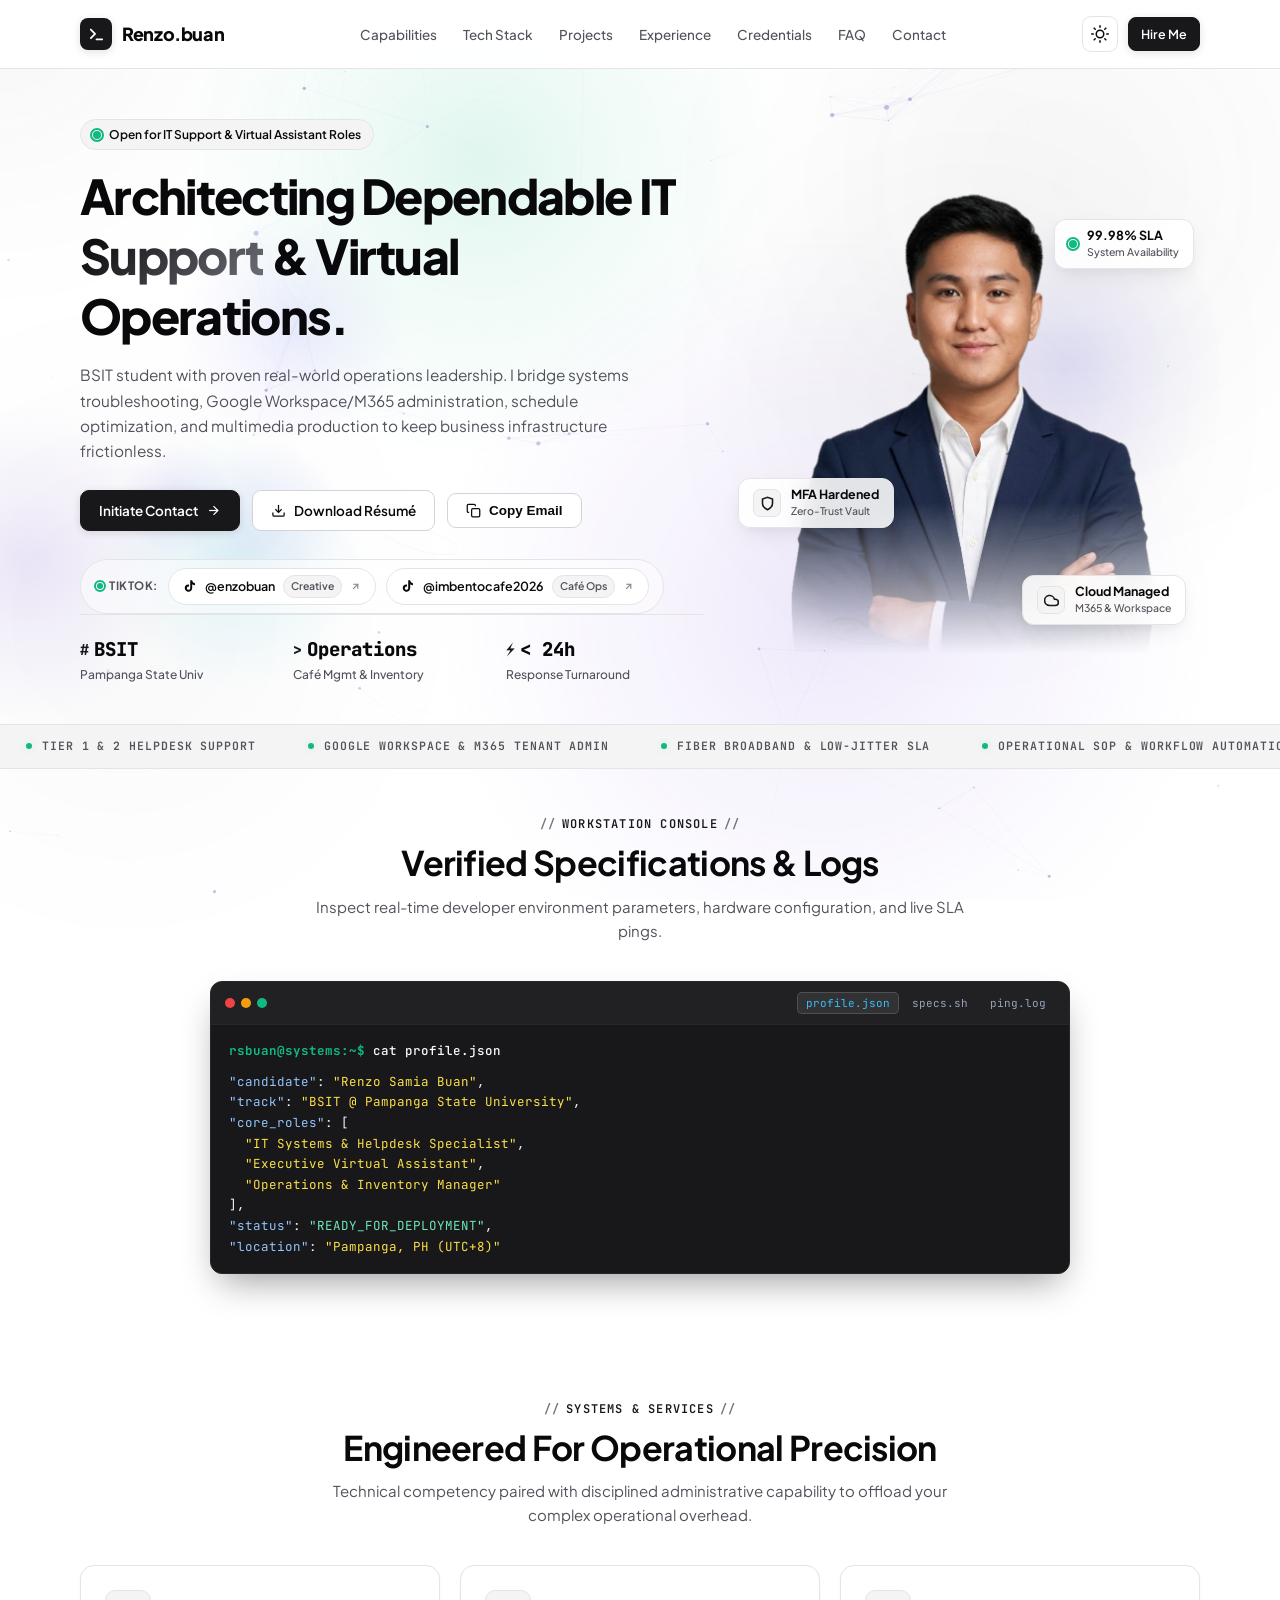
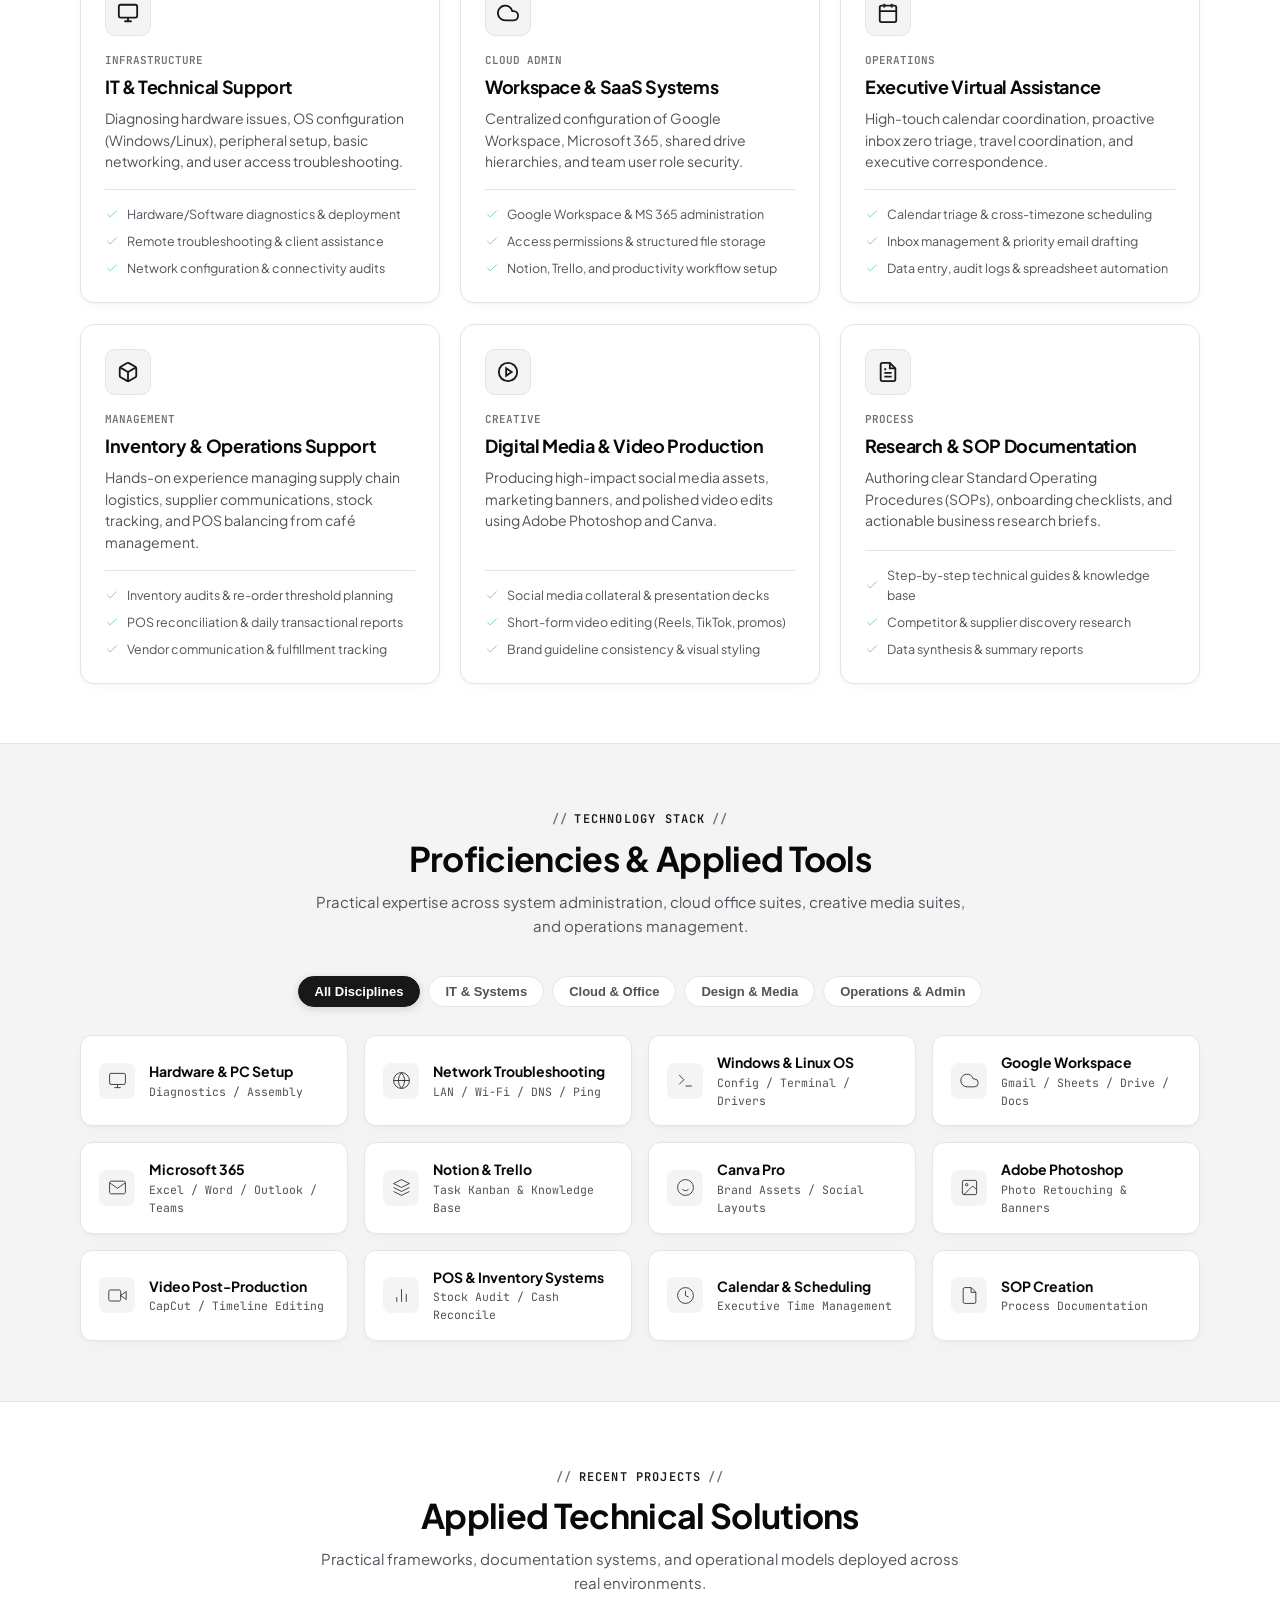
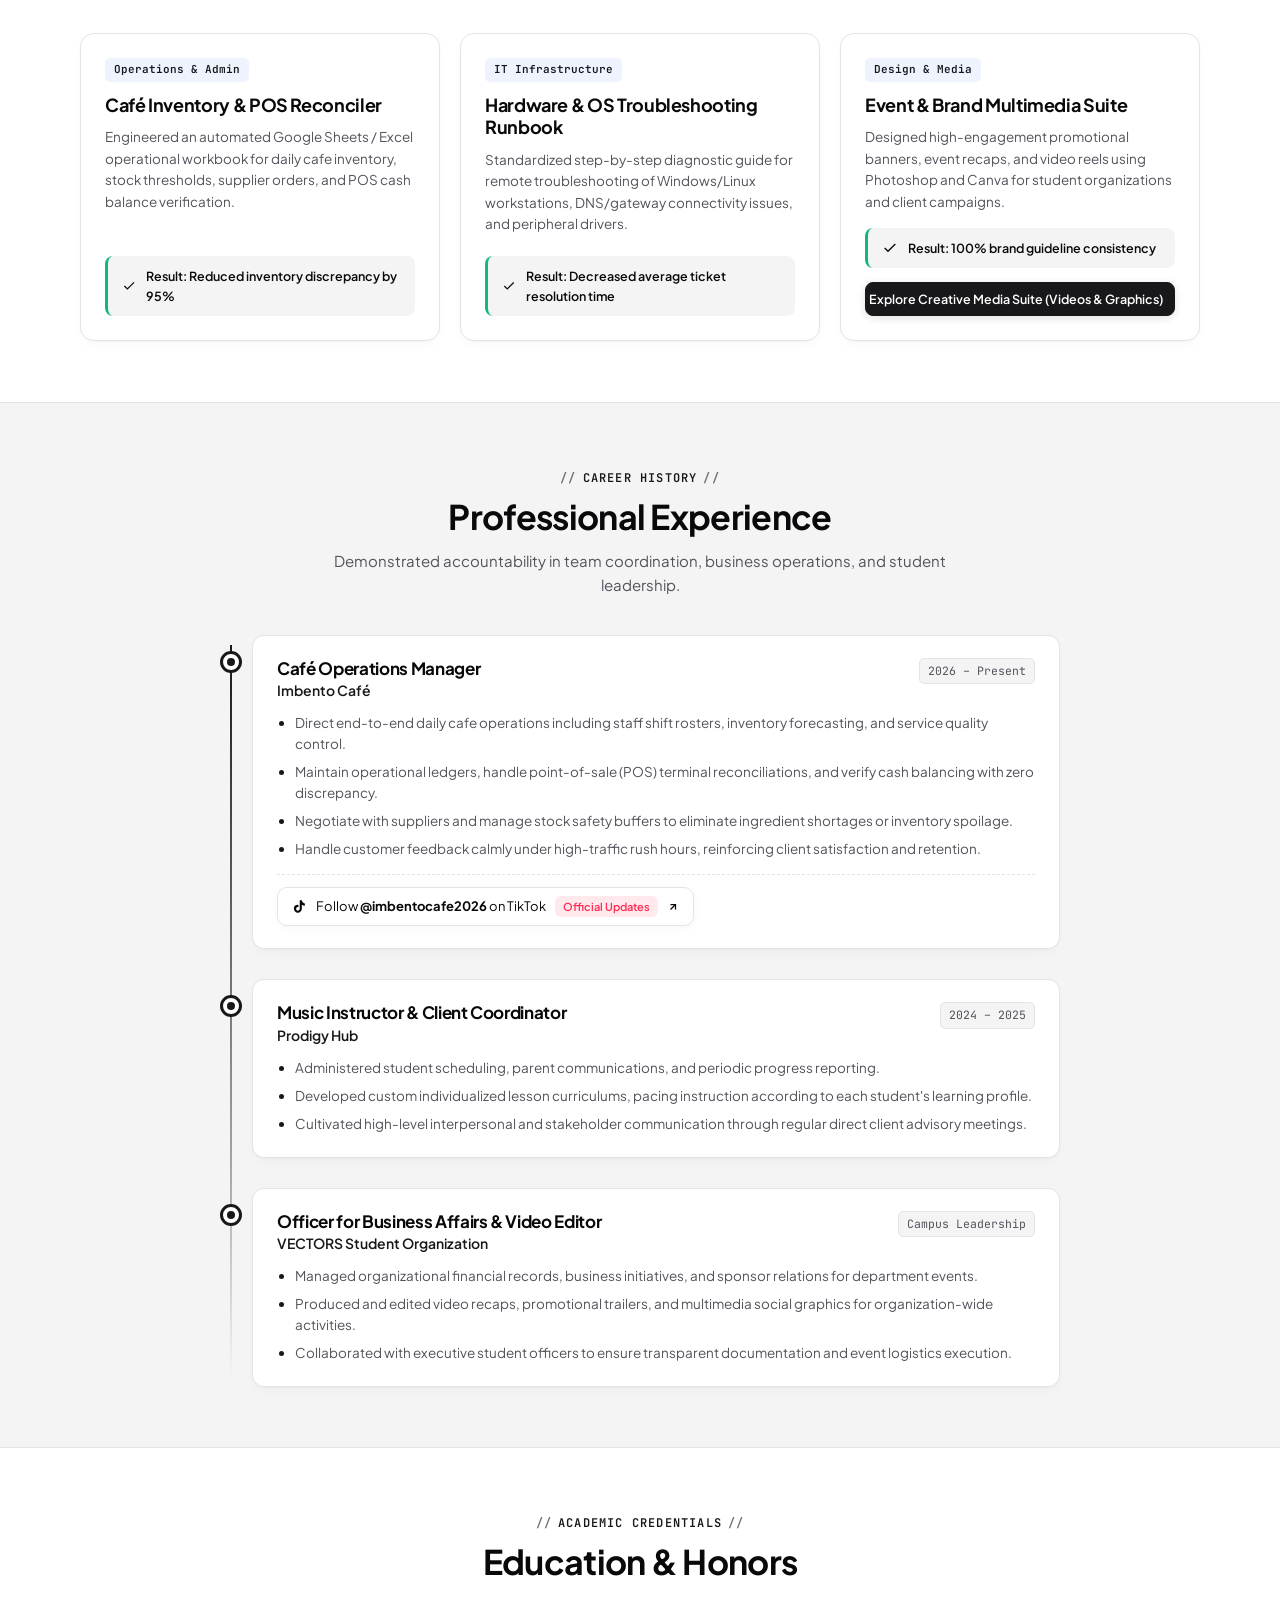
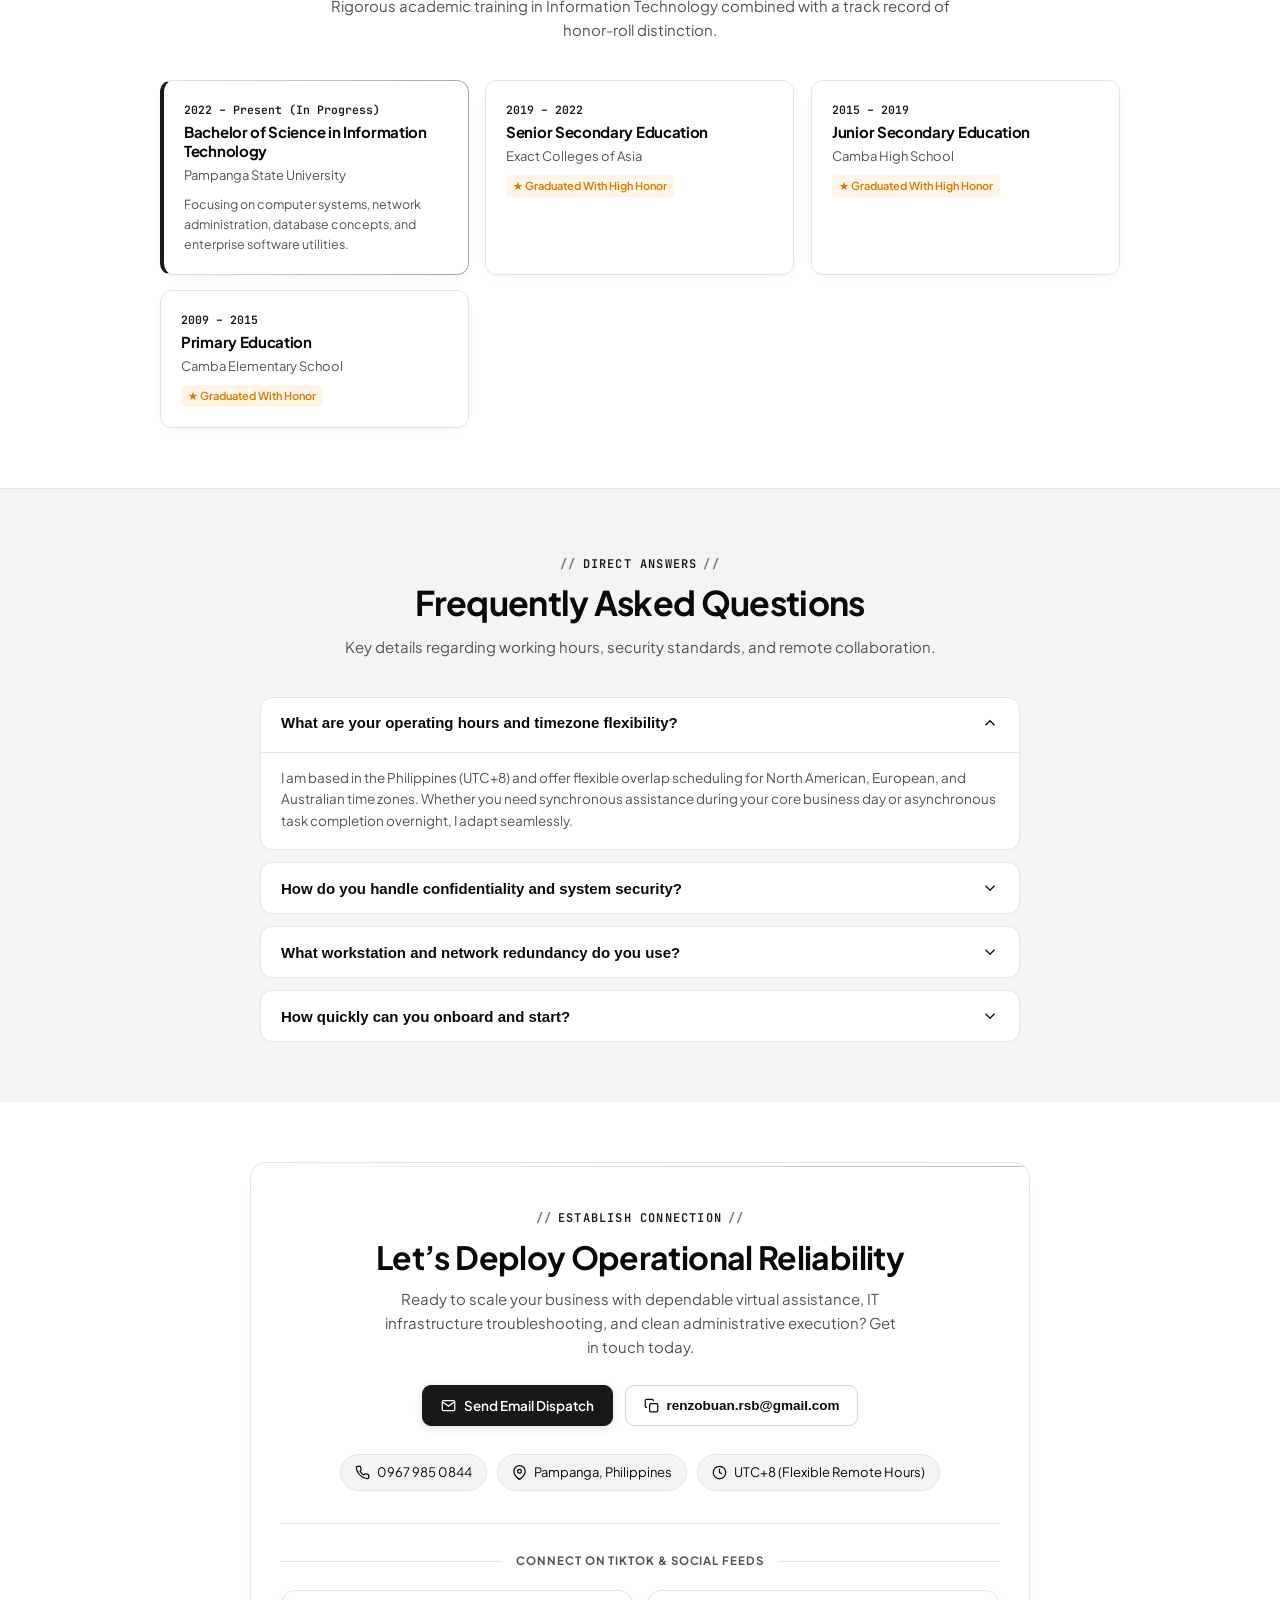
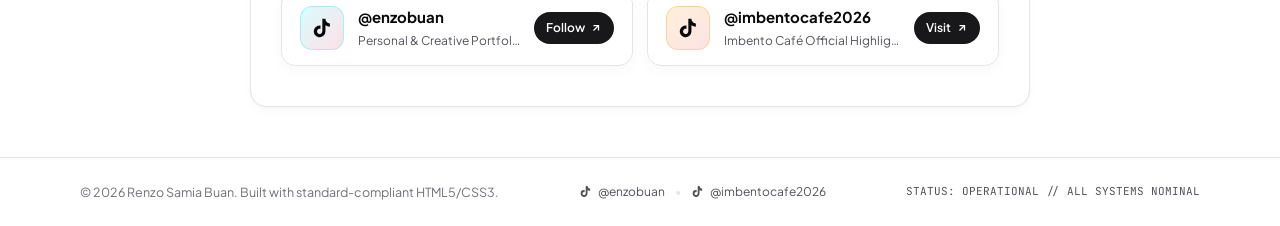
==== commit 1ac75e8e: "Update portfolio: iOS glassmorphism design, dual media hub, and TikTok links" ====
--- a/index.html
+++ b/index.html
@@ -96,6 +96,26 @@
             <svg viewBox="0 0 24 24"><rect x="9" y="9" width="13" height="13" rx="2" ry="2"></rect><path d="M5 15H4a2 2 0 0 1-2-2V4a2 2 0 0 1 2-2h9a2 2 0 0 1 2 2v1"></path></svg>
             <span>Copy Email</span>
           </button>
+        </div>
+
+        <!-- Direct TikTok Social Connect Strip -->
+        <div class="hero-social-strip">
+          <span class="social-strip-label">
+            <span class="pulse-indicator" style="width: 6px; height: 6px;"></span>
+            TikTok:
+          </span>
+          <a href="https://www.tiktok.com/@enzobuan" target="_blank" rel="noopener" class="social-pill-btn" title="Follow Renzo Buan on TikTok (@enzobuan)">
+            <svg class="tiktok-icon" width="14" height="14" viewBox="0 0 24 24" fill="currentColor"><path d="M19.59 6.69a4.83 4.83 0 0 1-3.77-4.25V2h-3.45v13.67a2.89 2.89 0 0 1-5.2 1.74 2.89 2.89 0 0 1 2.31-4.64c.298-.002.595.042.88.13V9.4a6.33 6.33 0 0 0-1-.08A6.34 6.34 0 0 0 3 15.66a6.34 6.34 0 0 0 10.82 4.47 6.33 6.33 0 0 0 1.94-4.52V9.08a8.27 8.27 0 0 0 4.83 1.55v-3.5a4.85 4.85 0 0 1-1-.44z"/></svg>
+            <span>@enzobuan</span>
+            <span class="social-badge">Creative</span>
+            <svg class="arrow-ext" width="11" height="11" viewBox="0 0 24 24" fill="none" stroke="currentColor" stroke-width="2.5"><line x1="7" y1="17" x2="17" y2="7"></line><polyline points="7 7 17 7 17 17"></polyline></svg>
+          </a>
+          <a href="https://www.tiktok.com/@imbentocafe2026" target="_blank" rel="noopener" class="social-pill-btn" title="Follow Imbento Café on TikTok (@imbentocafe2026)">
+            <svg class="tiktok-icon" width="14" height="14" viewBox="0 0 24 24" fill="currentColor"><path d="M19.59 6.69a4.83 4.83 0 0 1-3.77-4.25V2h-3.45v13.67a2.89 2.89 0 0 1-5.2 1.74 2.89 2.89 0 0 1 2.31-4.64c.298-.002.595.042.88.13V9.4a6.33 6.33 0 0 0-1-.08A6.34 6.34 0 0 0 3 15.66a6.34 6.34 0 0 0 10.82 4.47 6.33 6.33 0 0 0 1.94-4.52V9.08a8.27 8.27 0 0 0 4.83 1.55v-3.5a4.85 4.85 0 0 1-1-.44z"/></svg>
+            <span>@imbentocafe2026</span>
+            <span class="social-badge">Café Ops</span>
+            <svg class="arrow-ext" width="11" height="11" viewBox="0 0 24 24" fill="none" stroke="currentColor" stroke-width="2.5"><line x1="7" y1="17" x2="17" y2="7"></line><polyline points="7 7 17 7 17 17"></polyline></svg>
+          </a>
         </div>
 
         <div class="hero-stats-row">
@@ -613,6 +633,15 @@
               <li>Negotiate with suppliers and manage stock safety buffers to eliminate ingredient shortages or inventory spoilage.</li>
               <li>Handle customer feedback calmly under high-traffic rush hours, reinforcing client satisfaction and retention.</li>
             </ul>
+
+            <div class="timeline-social-callout">
+              <a href="https://www.tiktok.com/@imbentocafe2026" target="_blank" rel="noopener" class="tiktok-chip-btn" title="Watch Imbento Café on TikTok">
+                <svg width="15" height="15" viewBox="0 0 24 24" fill="currentColor"><path d="M19.59 6.69a4.83 4.83 0 0 1-3.77-4.25V2h-3.45v13.67a2.89 2.89 0 0 1-5.2 1.74 2.89 2.89 0 0 1 2.31-4.64c.298-.002.595.042.88.13V9.4a6.33 6.33 0 0 0-1-.08A6.34 6.34 0 0 0 3 15.66a6.34 6.34 0 0 0 10.82 4.47 6.33 6.33 0 0 0 1.94-4.52V9.08a8.27 8.27 0 0 0 4.83 1.55v-3.5a4.85 4.85 0 0 1-1-.44z"/></svg>
+                <span>Follow <strong>@imbentocafe2026</strong> on TikTok</span>
+                <span class="chip-badge">Official Updates</span>
+                <svg width="12" height="12" viewBox="0 0 24 24" fill="none" stroke="currentColor" stroke-width="2.5"><line x1="7" y1="17" x2="17" y2="7"></line><polyline points="7 7 17 7 17 17"></polyline></svg>
+              </a>
+            </div>
           </div>
         </div>
 
@@ -790,6 +819,45 @@
             <span>UTC+8 (Flexible Remote Hours)</span>
           </div>
         </div>
+
+        <!-- Official TikTok Connect Section -->
+        <div class="contact-social-section">
+          <div class="contact-social-header">
+            <span class="social-header-line"></span>
+            <span class="social-header-title">Connect on TikTok &amp; Social Feeds</span>
+            <span class="social-header-line"></span>
+          </div>
+
+          <div class="contact-social-buttons">
+            <a href="https://www.tiktok.com/@enzobuan" target="_blank" rel="noopener" class="social-glass-card" title="Open @enzobuan on TikTok">
+              <div class="social-glass-icon tiktok-glow">
+                <svg width="22" height="22" viewBox="0 0 24 24" fill="currentColor"><path d="M19.59 6.69a4.83 4.83 0 0 1-3.77-4.25V2h-3.45v13.67a2.89 2.89 0 0 1-5.2 1.74 2.89 2.89 0 0 1 2.31-4.64c.298-.002.595.042.88.13V9.4a6.33 6.33 0 0 0-1-.08A6.34 6.34 0 0 0 3 15.66a6.34 6.34 0 0 0 10.82 4.47 6.33 6.33 0 0 0 1.94-4.52V9.08a8.27 8.27 0 0 0 4.83 1.55v-3.5a4.85 4.85 0 0 1-1-.44z"/></svg>
+              </div>
+              <div class="social-glass-info">
+                <div class="social-handle">@enzobuan</div>
+                <div class="social-sub">Personal &amp; Creative Portfolio</div>
+              </div>
+              <span class="social-action-pill">
+                <span>Follow</span>
+                <svg width="12" height="12" viewBox="0 0 24 24" fill="none" stroke="currentColor" stroke-width="2.5"><line x1="7" y1="17" x2="17" y2="7"></line><polyline points="7 7 17 7 17 17"></polyline></svg>
+              </span>
+            </a>
+
+            <a href="https://www.tiktok.com/@imbentocafe2026" target="_blank" rel="noopener" class="social-glass-card" title="Open @imbentocafe2026 on TikTok">
+              <div class="social-glass-icon cafe-glow">
+                <svg width="22" height="22" viewBox="0 0 24 24" fill="currentColor"><path d="M19.59 6.69a4.83 4.83 0 0 1-3.77-4.25V2h-3.45v13.67a2.89 2.89 0 0 1-5.2 1.74 2.89 2.89 0 0 1 2.31-4.64c.298-.002.595.042.88.13V9.4a6.33 6.33 0 0 0-1-.08A6.34 6.34 0 0 0 3 15.66a6.34 6.34 0 0 0 10.82 4.47 6.33 6.33 0 0 0 1.94-4.52V9.08a8.27 8.27 0 0 0 4.83 1.55v-3.5a4.85 4.85 0 0 1-1-.44z"/></svg>
+              </div>
+              <div class="social-glass-info">
+                <div class="social-handle">@imbentocafe2026</div>
+                <div class="social-sub">Imbento Café Official Highlights</div>
+              </div>
+              <span class="social-action-pill">
+                <span>Visit</span>
+                <svg width="12" height="12" viewBox="0 0 24 24" fill="none" stroke="currentColor" stroke-width="2.5"><line x1="7" y1="17" x2="17" y2="7"></line><polyline points="7 7 17 7 17 17"></polyline></svg>
+              </span>
+            </a>
+          </div>
+        </div>
       </div>
     </div>
   </section>
@@ -799,6 +867,17 @@
 <footer>
   <div class="wrap">
     <div>&copy; <span id="currentYear"></span> Renzo Samia Buan. Built with standard-compliant HTML5/CSS3.</div>
+    <div class="footer-social-links">
+      <a href="https://www.tiktok.com/@enzobuan" target="_blank" rel="noopener" class="footer-social-link" title="Renzo Buan TikTok">
+        <svg width="13" height="13" viewBox="0 0 24 24" fill="currentColor"><path d="M19.59 6.69a4.83 4.83 0 0 1-3.77-4.25V2h-3.45v13.67a2.89 2.89 0 0 1-5.2 1.74 2.89 2.89 0 0 1 2.31-4.64c.298-.002.595.042.88.13V9.4a6.33 6.33 0 0 0-1-.08A6.34 6.34 0 0 0 3 15.66a6.34 6.34 0 0 0 10.82 4.47 6.33 6.33 0 0 0 1.94-4.52V9.08a8.27 8.27 0 0 0 4.83 1.55v-3.5a4.85 4.85 0 0 1-1-.44z"/></svg>
+        <span>@enzobuan</span>
+      </a>
+      <span class="footer-dot">&bull;</span>
+      <a href="https://www.tiktok.com/@imbentocafe2026" target="_blank" rel="noopener" class="footer-social-link" title="Imbento Café TikTok">
+        <svg width="13" height="13" viewBox="0 0 24 24" fill="currentColor"><path d="M19.59 6.69a4.83 4.83 0 0 1-3.77-4.25V2h-3.45v13.67a2.89 2.89 0 0 1-5.2 1.74 2.89 2.89 0 0 1 2.31-4.64c.298-.002.595.042.88.13V9.4a6.33 6.33 0 0 0-1-.08A6.34 6.34 0 0 0 3 15.66a6.34 6.34 0 0 0 10.82 4.47 6.33 6.33 0 0 0 1.94-4.52V9.08a8.27 8.27 0 0 0 4.83 1.55v-3.5a4.85 4.85 0 0 1-1-.44z"/></svg>
+        <span>@imbentocafe2026</span>
+      </a>
+    </div>
     <div class="mono" style="font-size: 11px; color: var(--text-muted);">
       STATUS: OPERATIONAL // ALL SYSTEMS NOMINAL
     </div>
--- a/styles.css
+++ b/styles.css
@@ -1686,17 +1686,20 @@
 
 .media-video-wrap {
   position: relative;
-  width: 100%;
-  aspect-ratio: 16 / 9;
+  padding-top: 56.25%; /* 16:9 ratio */
   background: #000;
   overflow: hidden;
 }
 .media-video-player {
+  position: absolute;
+  top: 0;
+  left: 0;
   width: 100%;
   height: 100%;
-  object-fit: cover;
   display: block;
   background: #09090b;
+  border: none;
+  object-fit: cover;
 }
 
 .media-panel-body {
@@ -2073,3 +2076,313 @@
   color: #a1a1aa;
   font-family: var(--font-mono);
 }
+
+/* ==========================================================================
+   TIKTOK & SOCIAL GLASS INTERACTION COMPONENTS
+   ========================================================================== */
+
+/* Hero Social Strip */
+.hero-social-strip {
+  display: flex;
+  align-items: center;
+  flex-wrap: wrap;
+  gap: 10px;
+  margin-top: 20px;
+  padding: 8px 14px;
+  background: rgba(255, 255, 255, 0.45);
+  backdrop-filter: blur(16px);
+  -webkit-backdrop-filter: blur(16px);
+  border: 1px solid var(--border);
+  border-radius: 999px;
+  width: fit-content;
+  max-width: 100%;
+}
+[data-theme="dark"] .hero-social-strip {
+  background: rgba(255, 255, 255, 0.04);
+  border-color: rgba(255, 255, 255, 0.1);
+}
+.social-strip-label {
+  display: inline-flex;
+  align-items: center;
+  gap: 6px;
+  font-size: 11.5px;
+  font-weight: 700;
+  color: var(--text-muted);
+  text-transform: uppercase;
+  letter-spacing: 0.05em;
+  padding-left: 2px;
+}
+.social-pill-btn {
+  display: inline-flex;
+  align-items: center;
+  gap: 8px;
+  padding: 6px 14px;
+  background: var(--surface);
+  border: 1px solid var(--border);
+  border-radius: 999px;
+  font-size: 12.5px;
+  font-weight: 600;
+  color: var(--text-main);
+  text-decoration: none;
+  transition: all 0.22s cubic-bezier(0.16, 1, 0.3, 1);
+}
+.social-pill-btn:hover {
+  background: var(--surface-hover);
+  border-color: #00f2fe;
+  box-shadow: 0 4px 14px rgba(0, 242, 254, 0.2);
+  transform: translateY(-1.5px);
+  color: var(--text-main);
+}
+[data-theme="dark"] .social-pill-btn {
+  background: rgba(255, 255, 255, 0.06);
+  border-color: rgba(255, 255, 255, 0.12);
+}
+[data-theme="dark"] .social-pill-btn:hover {
+  background: rgba(255, 255, 255, 0.12);
+  border-color: #00f2fe;
+  box-shadow: 0 6px 18px rgba(0, 242, 254, 0.25);
+}
+.social-pill-btn .tiktok-icon {
+  width: 14px;
+  height: 14px;
+  flex-shrink: 0;
+  color: var(--text-main);
+}
+.social-badge {
+  font-size: 10.5px;
+  font-weight: 600;
+  padding: 2px 7px;
+  border-radius: 999px;
+  background: var(--bg-alt);
+  color: var(--text-muted);
+  border: 1px solid var(--border);
+}
+[data-theme="dark"] .social-badge {
+  background: rgba(255, 255, 255, 0.06);
+  border-color: rgba(255, 255, 255, 0.08);
+}
+.social-pill-btn .arrow-ext {
+  opacity: 0.5;
+  transition: transform 0.2s ease, opacity 0.2s ease;
+}
+.social-pill-btn:hover .arrow-ext {
+  opacity: 1;
+  transform: translate(2px, -2px);
+}
+
+/* Timeline Experience Direct Social Callout */
+.timeline-social-callout {
+  margin-top: 14px;
+  padding-top: 12px;
+  border-top: 1px dashed var(--border);
+}
+.tiktok-chip-btn {
+  display: inline-flex;
+  align-items: center;
+  gap: 9px;
+  padding: 8px 14px;
+  background: rgba(255, 255, 255, 0.6);
+  backdrop-filter: blur(12px);
+  -webkit-backdrop-filter: blur(12px);
+  border: 1px solid var(--border);
+  border-radius: 10px;
+  font-size: 13px;
+  color: var(--text-main);
+  text-decoration: none;
+  transition: all 0.2s cubic-bezier(0.16, 1, 0.3, 1);
+  box-shadow: 0 2px 8px rgba(0, 0, 0, 0.04);
+}
+[data-theme="dark"] .tiktok-chip-btn {
+  background: rgba(255, 255, 255, 0.04);
+  border-color: rgba(255, 255, 255, 0.1);
+}
+.tiktok-chip-btn:hover {
+  background: var(--surface-hover);
+  border-color: #fe2c55;
+  box-shadow: 0 4px 16px rgba(254, 44, 85, 0.2);
+  transform: translateY(-2px);
+  color: var(--text-main);
+}
+.chip-badge {
+  font-size: 11px;
+  padding: 2px 8px;
+  border-radius: 6px;
+  background: rgba(254, 44, 85, 0.1);
+  color: #fe2c55;
+  font-weight: 600;
+}
+[data-theme="dark"] .chip-badge {
+  background: rgba(254, 44, 85, 0.18);
+  color: #ff5b79;
+}
+
+/* Contact Section TikTok Glass Cards */
+.contact-social-section {
+  margin-top: 32px;
+  padding-top: 28px;
+  border-top: 1px solid var(--border);
+  text-align: left;
+}
+.contact-social-header {
+  display: flex;
+  align-items: center;
+  gap: 14px;
+  margin-bottom: 20px;
+}
+.social-header-line {
+  flex: 1;
+  height: 1px;
+  background: var(--border);
+}
+.social-header-title {
+  font-size: 11.5px;
+  font-weight: 700;
+  text-transform: uppercase;
+  letter-spacing: 0.08em;
+  color: var(--text-muted);
+}
+.contact-social-buttons {
+  display: grid;
+  grid-template-columns: repeat(2, 1fr);
+  gap: 14px;
+}
+.social-glass-card {
+  display: flex;
+  align-items: center;
+  gap: 14px;
+  padding: 14px 18px;
+  background: rgba(255, 255, 255, 0.6);
+  backdrop-filter: blur(20px);
+  -webkit-backdrop-filter: blur(20px);
+  border: 1px solid var(--border);
+  border-radius: 14px;
+  text-decoration: none;
+  color: var(--text-main);
+  transition: all 0.25s cubic-bezier(0.16, 1, 0.3, 1);
+  position: relative;
+  overflow: hidden;
+  box-shadow: 0 4px 16px rgba(0, 0, 0, 0.03);
+}
+[data-theme="dark"] .social-glass-card {
+  background: rgba(255, 255, 255, 0.03);
+  border-color: rgba(255, 255, 255, 0.08);
+  box-shadow: 0 8px 24px rgba(0, 0, 0, 0.25);
+}
+.social-glass-card::before {
+  content: '';
+  position: absolute;
+  top: 0;
+  left: 0;
+  right: 0;
+  height: 1px;
+  background: linear-gradient(90deg, transparent, rgba(255, 255, 255, 0.3), transparent);
+}
+.social-glass-card:hover {
+  transform: translateY(-3px);
+  border-color: rgba(255, 255, 255, 0.3);
+  box-shadow: 0 12px 30px rgba(0, 0, 0, 0.12);
+  background: var(--surface-hover);
+}
+[data-theme="dark"] .social-glass-card:hover {
+  background: rgba(255, 255, 255, 0.08);
+  box-shadow: 0 14px 34px rgba(0, 0, 0, 0.45);
+  border-color: rgba(255, 255, 255, 0.22);
+}
+.social-glass-icon {
+  width: 44px;
+  height: 44px;
+  border-radius: 12px;
+  display: flex;
+  align-items: center;
+  justify-content: center;
+  flex-shrink: 0;
+  transition: transform 0.25s ease;
+}
+.social-glass-card:hover .social-glass-icon {
+  transform: scale(1.08);
+}
+.social-glass-icon.tiktok-glow {
+  background: linear-gradient(135deg, rgba(0, 242, 254, 0.15), rgba(254, 44, 85, 0.15));
+  border: 1px solid rgba(0, 242, 254, 0.3);
+  color: var(--text-main);
+}
+.social-glass-icon.cafe-glow {
+  background: linear-gradient(135deg, rgba(245, 158, 11, 0.15), rgba(239, 68, 68, 0.15));
+  border: 1px solid rgba(245, 158, 11, 0.3);
+  color: var(--text-main);
+}
+.social-glass-info {
+  flex: 1;
+  min-width: 0;
+}
+.social-handle {
+  font-size: 15px;
+  font-weight: 700;
+  color: var(--text-main);
+  white-space: nowrap;
+  overflow: hidden;
+  text-overflow: ellipsis;
+}
+.social-sub {
+  font-size: 12px;
+  color: var(--text-muted);
+  white-space: nowrap;
+  overflow: hidden;
+  text-overflow: ellipsis;
+  margin-top: 2px;
+}
+.social-action-pill {
+  display: inline-flex;
+  align-items: center;
+  gap: 5px;
+  padding: 6px 12px;
+  background: var(--primary);
+  color: var(--surface);
+  border-radius: 999px;
+  font-size: 12px;
+  font-weight: 600;
+  flex-shrink: 0;
+  transition: all 0.2s ease;
+}
+[data-theme="dark"] .social-action-pill {
+  background: #ffffff;
+  color: #09090b;
+}
+.social-glass-card:hover .social-action-pill {
+  transform: translateX(2px);
+}
+
+/* Footer Social Links */
+.footer-social-links {
+  display: flex;
+  align-items: center;
+  gap: 10px;
+  flex-wrap: wrap;
+}
+.footer-social-link {
+  display: inline-flex;
+  align-items: center;
+  gap: 6px;
+  color: var(--text-muted);
+  text-decoration: none;
+  font-size: 12px;
+  transition: color 0.18s ease;
+}
+.footer-social-link:hover {
+  color: var(--text-main);
+}
+.footer-dot {
+  color: var(--border);
+  font-size: 12px;
+}
+
+/* Responsive adjustment for social cards */
+@media (max-width: 640px) {
+  .contact-social-buttons {
+    grid-template-columns: 1fr;
+  }
+  .hero-social-strip {
+    border-radius: 16px;
+    width: 100%;
+  }
+}
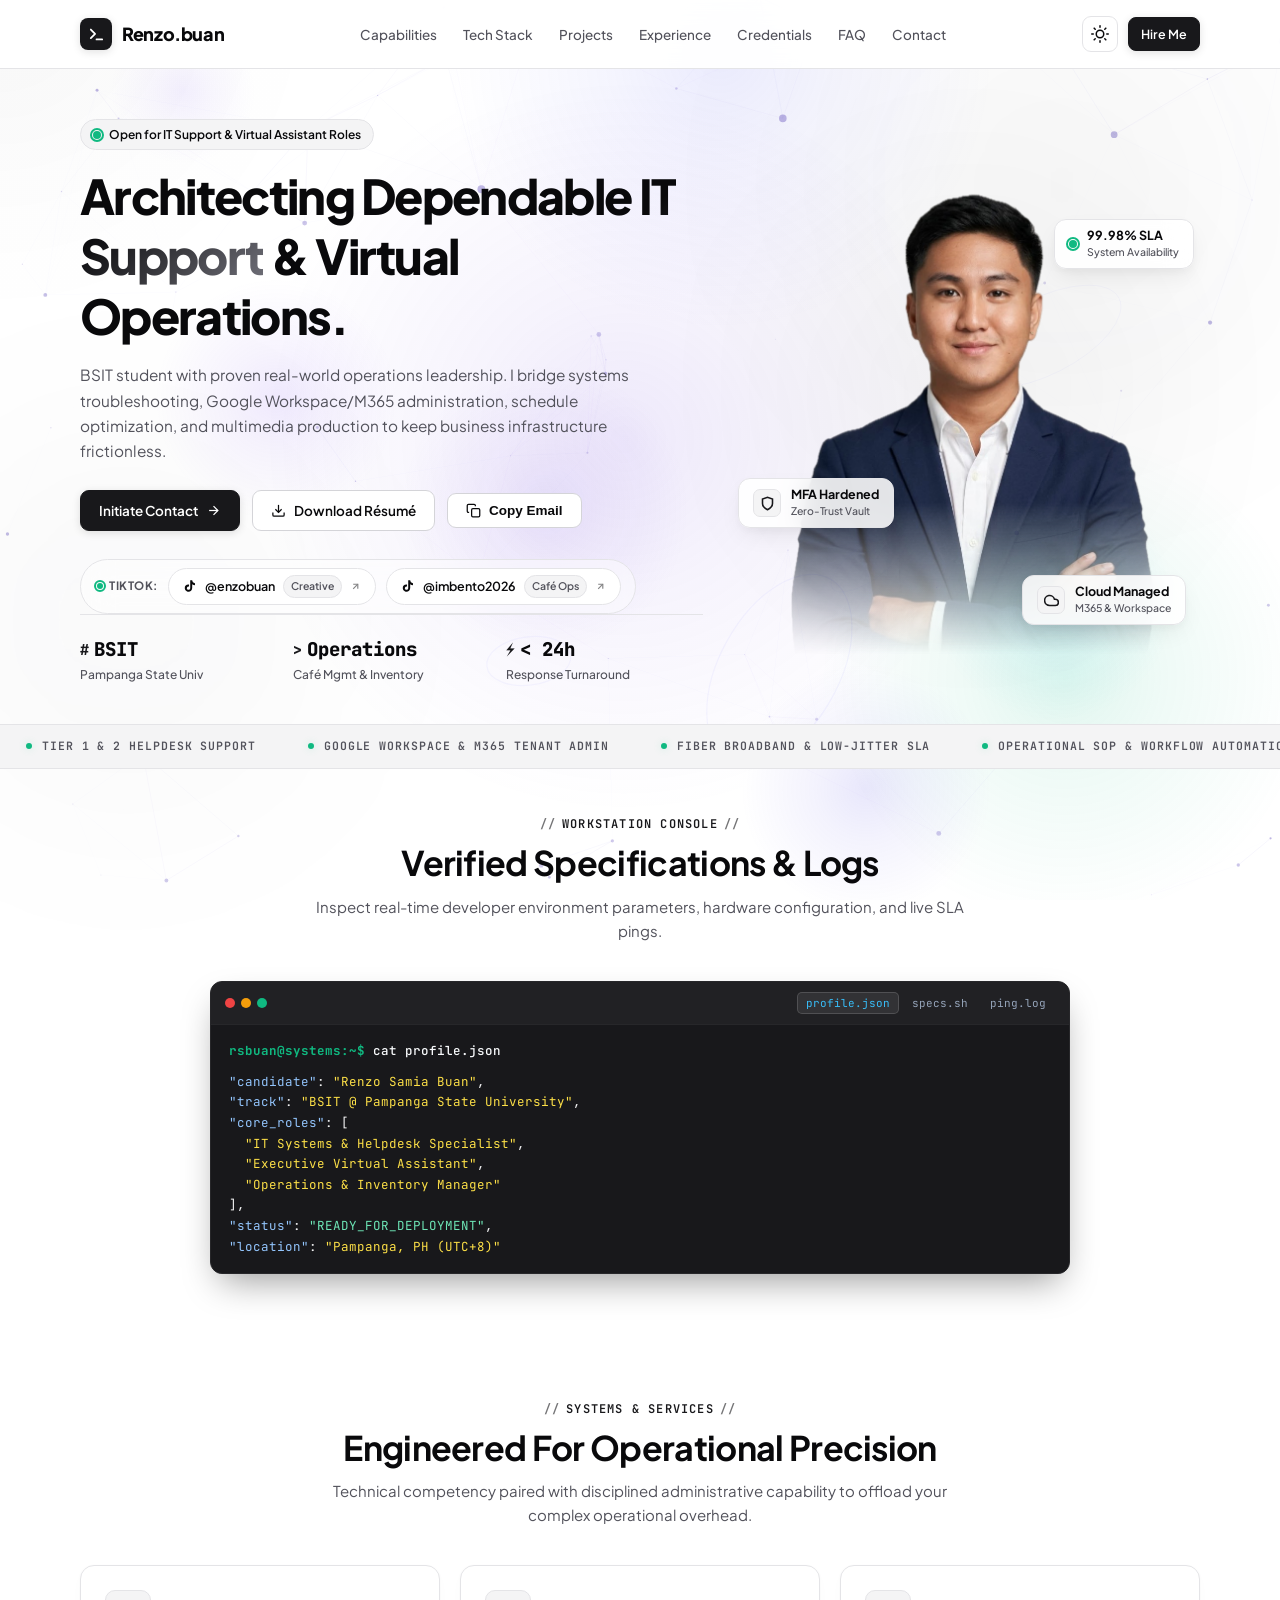
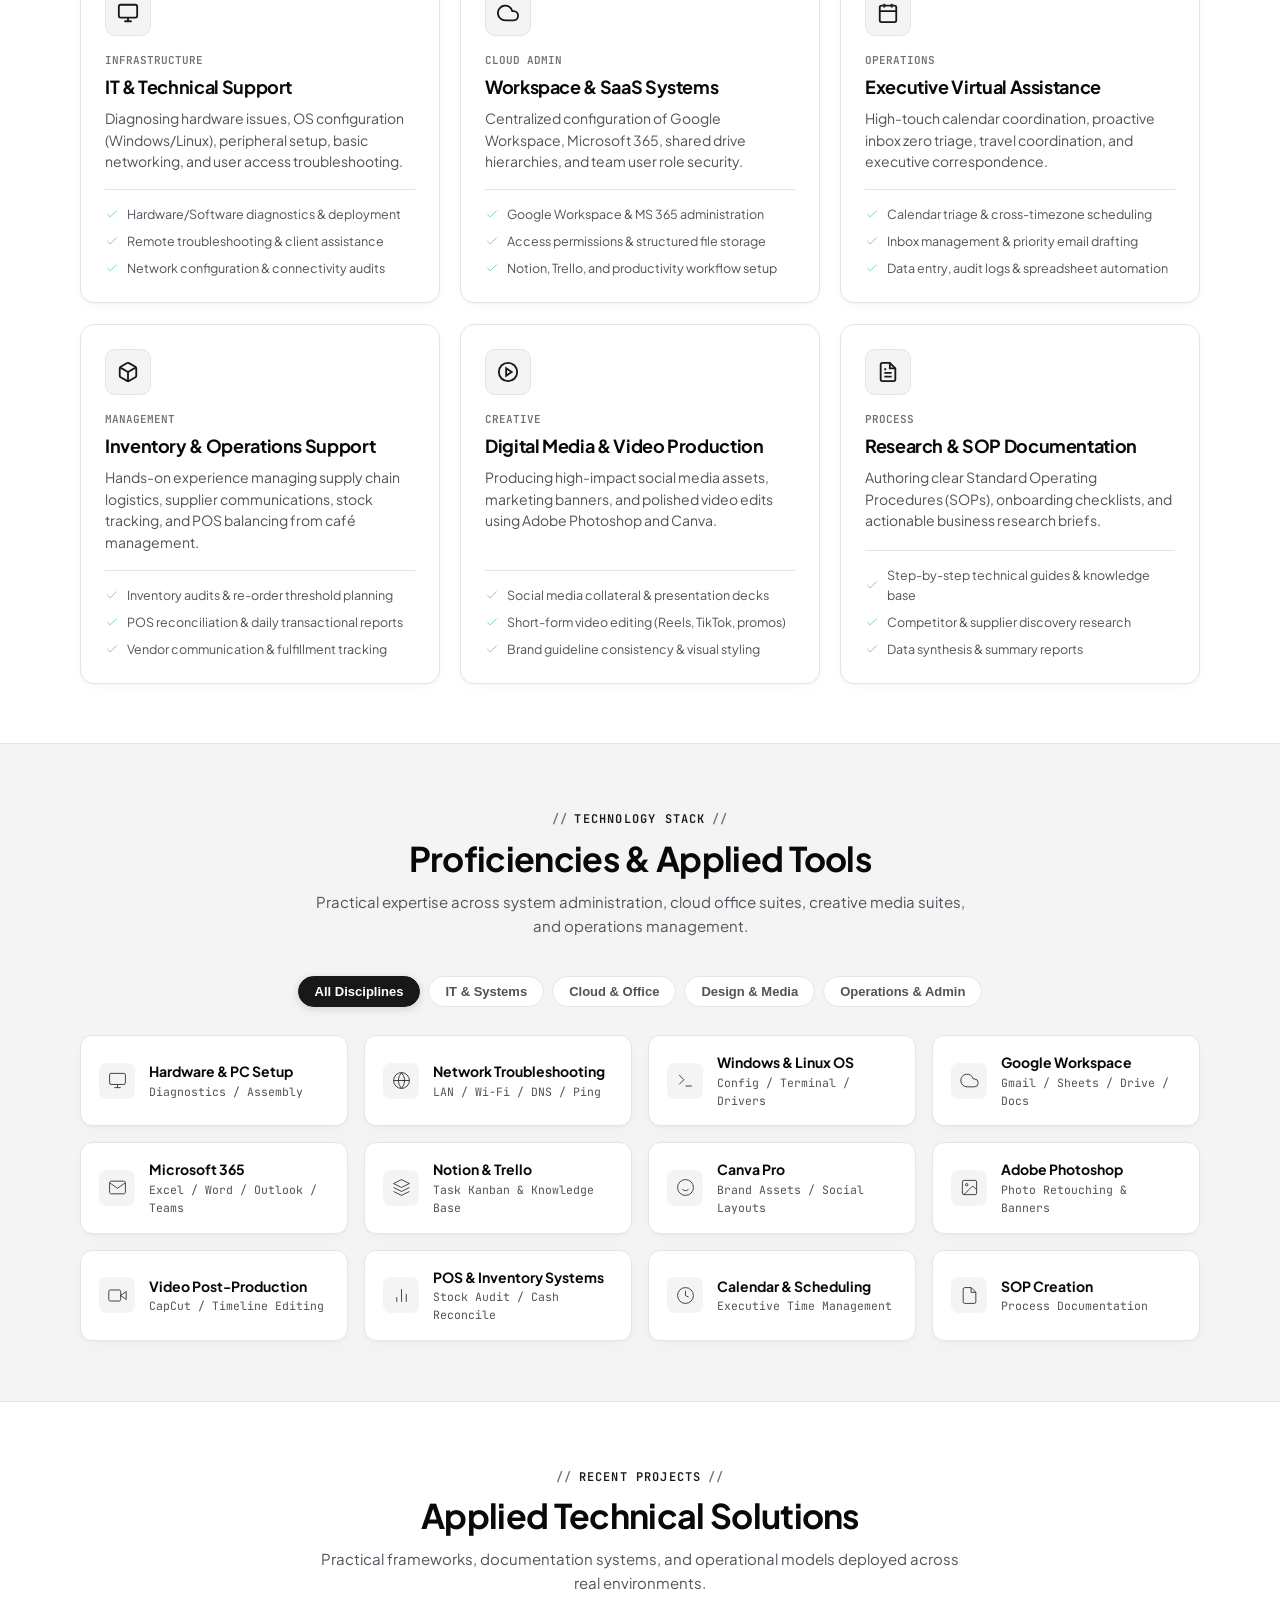
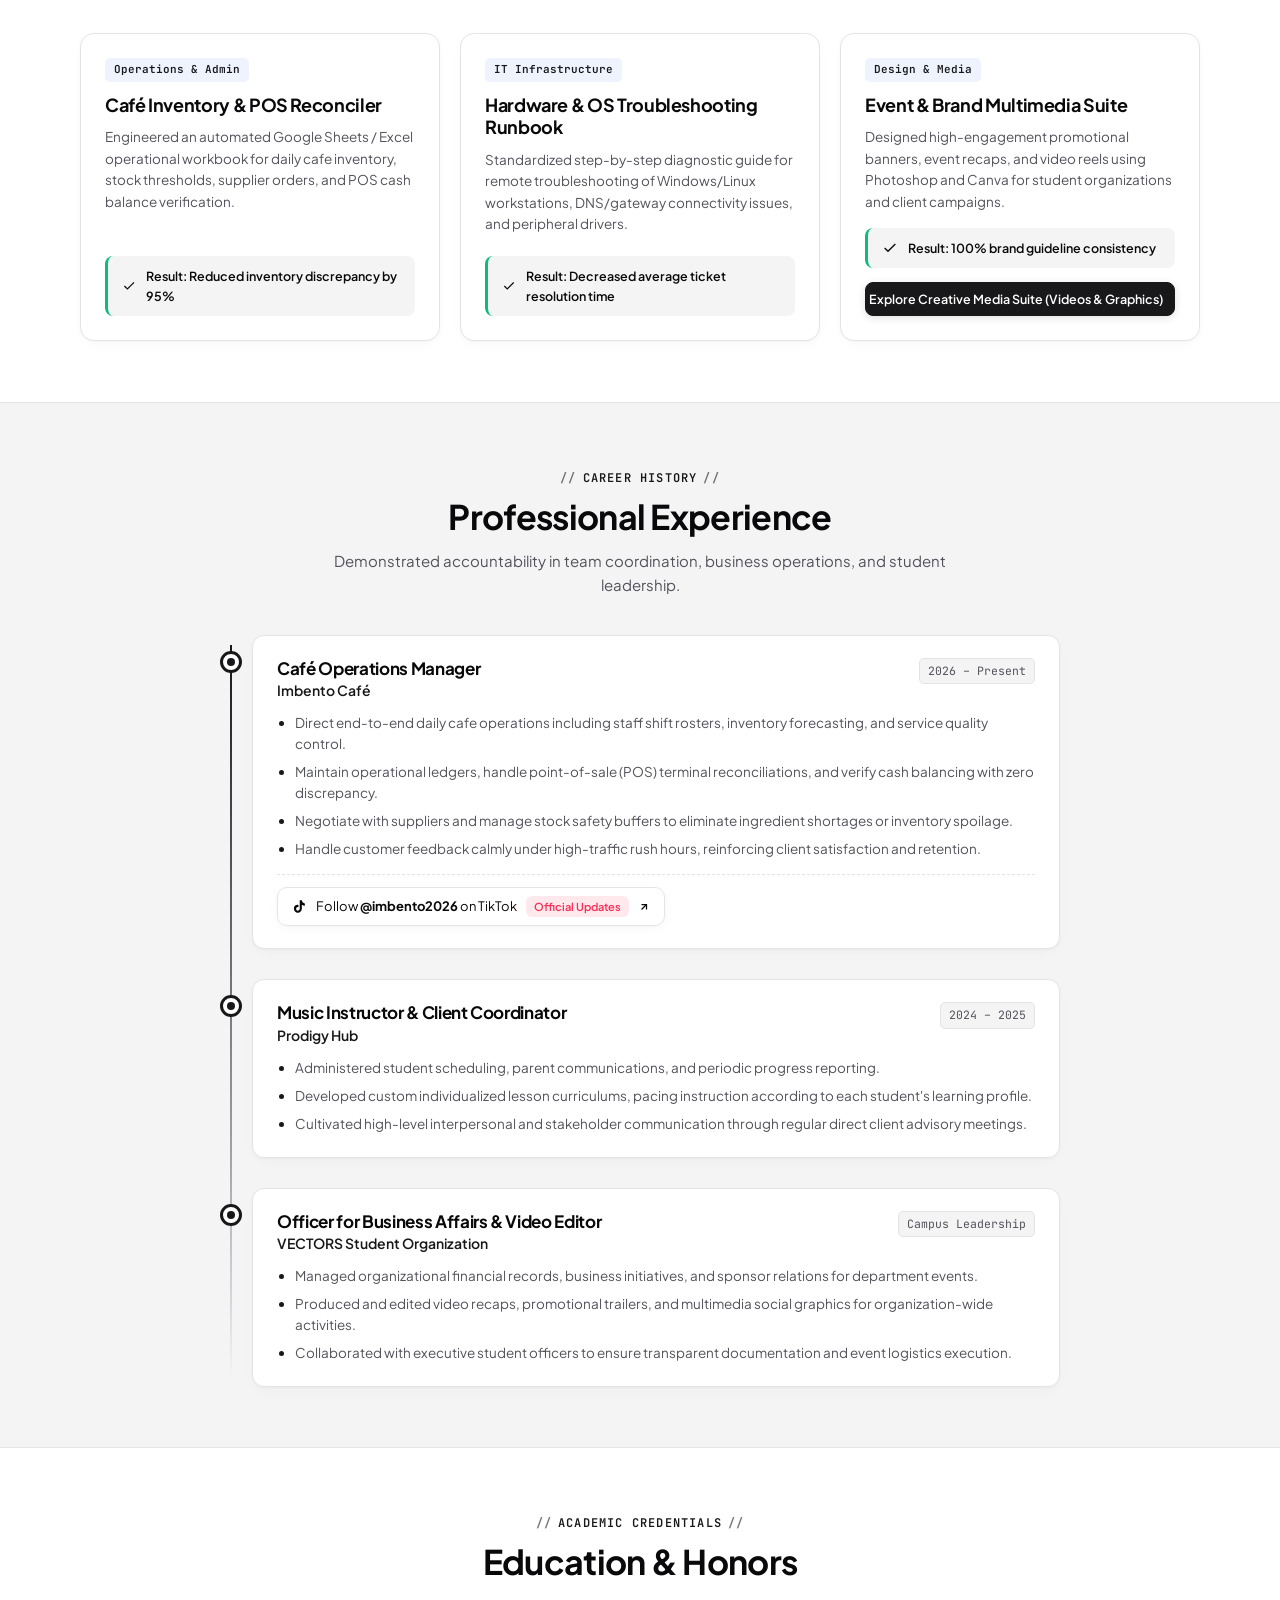
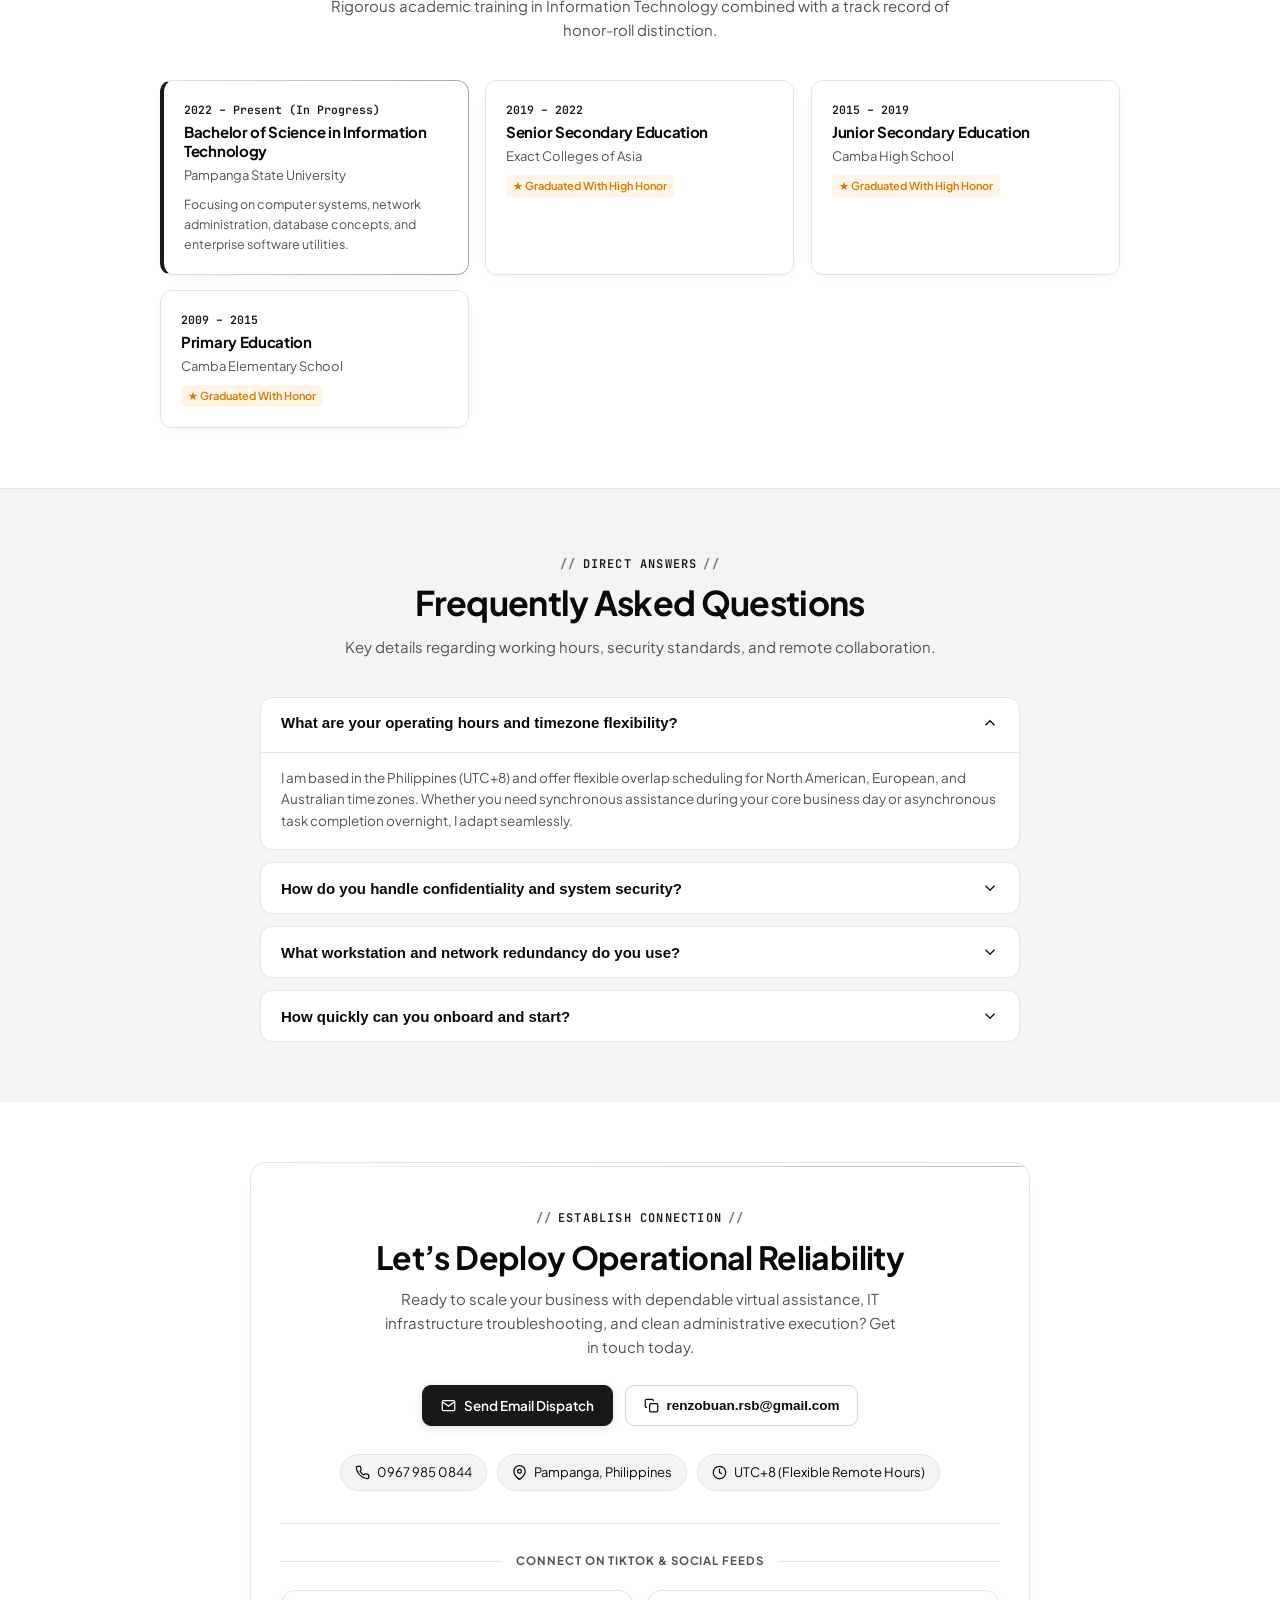
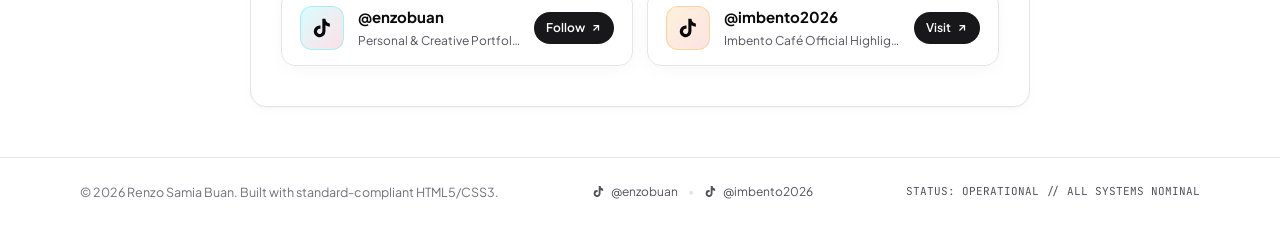
==== commit 0134d179: "Update Imbento Café TikTok handle to @imbento2026" ====
--- a/index.html
+++ b/index.html
@@ -110,9 +110,9 @@
             <span class="social-badge">Creative</span>
             <svg class="arrow-ext" width="11" height="11" viewBox="0 0 24 24" fill="none" stroke="currentColor" stroke-width="2.5"><line x1="7" y1="17" x2="17" y2="7"></line><polyline points="7 7 17 7 17 17"></polyline></svg>
           </a>
-          <a href="https://www.tiktok.com/@imbentocafe2026" target="_blank" rel="noopener" class="social-pill-btn" title="Follow Imbento Café on TikTok (@imbentocafe2026)">
+          <a href="https://www.tiktok.com/@imbento2026" target="_blank" rel="noopener" class="social-pill-btn" title="Follow Imbento Café on TikTok (@imbento2026)">
             <svg class="tiktok-icon" width="14" height="14" viewBox="0 0 24 24" fill="currentColor"><path d="M19.59 6.69a4.83 4.83 0 0 1-3.77-4.25V2h-3.45v13.67a2.89 2.89 0 0 1-5.2 1.74 2.89 2.89 0 0 1 2.31-4.64c.298-.002.595.042.88.13V9.4a6.33 6.33 0 0 0-1-.08A6.34 6.34 0 0 0 3 15.66a6.34 6.34 0 0 0 10.82 4.47 6.33 6.33 0 0 0 1.94-4.52V9.08a8.27 8.27 0 0 0 4.83 1.55v-3.5a4.85 4.85 0 0 1-1-.44z"/></svg>
-            <span>@imbentocafe2026</span>
+            <span>@imbento2026</span>
             <span class="social-badge">Café Ops</span>
             <svg class="arrow-ext" width="11" height="11" viewBox="0 0 24 24" fill="none" stroke="currentColor" stroke-width="2.5"><line x1="7" y1="17" x2="17" y2="7"></line><polyline points="7 7 17 7 17 17"></polyline></svg>
           </a>
@@ -635,9 +635,9 @@
             </ul>
 
             <div class="timeline-social-callout">
-              <a href="https://www.tiktok.com/@imbentocafe2026" target="_blank" rel="noopener" class="tiktok-chip-btn" title="Watch Imbento Café on TikTok">
+              <a href="https://www.tiktok.com/@imbento2026" target="_blank" rel="noopener" class="tiktok-chip-btn" title="Watch Imbento Café on TikTok">
                 <svg width="15" height="15" viewBox="0 0 24 24" fill="currentColor"><path d="M19.59 6.69a4.83 4.83 0 0 1-3.77-4.25V2h-3.45v13.67a2.89 2.89 0 0 1-5.2 1.74 2.89 2.89 0 0 1 2.31-4.64c.298-.002.595.042.88.13V9.4a6.33 6.33 0 0 0-1-.08A6.34 6.34 0 0 0 3 15.66a6.34 6.34 0 0 0 10.82 4.47 6.33 6.33 0 0 0 1.94-4.52V9.08a8.27 8.27 0 0 0 4.83 1.55v-3.5a4.85 4.85 0 0 1-1-.44z"/></svg>
-                <span>Follow <strong>@imbentocafe2026</strong> on TikTok</span>
+                <span>Follow <strong>@imbento2026</strong> on TikTok</span>
                 <span class="chip-badge">Official Updates</span>
                 <svg width="12" height="12" viewBox="0 0 24 24" fill="none" stroke="currentColor" stroke-width="2.5"><line x1="7" y1="17" x2="17" y2="7"></line><polyline points="7 7 17 7 17 17"></polyline></svg>
               </a>
@@ -843,12 +843,12 @@
               </span>
             </a>
 
-            <a href="https://www.tiktok.com/@imbentocafe2026" target="_blank" rel="noopener" class="social-glass-card" title="Open @imbentocafe2026 on TikTok">
+            <a href="https://www.tiktok.com/@imbento2026" target="_blank" rel="noopener" class="social-glass-card" title="Open @imbento2026 on TikTok">
               <div class="social-glass-icon cafe-glow">
                 <svg width="22" height="22" viewBox="0 0 24 24" fill="currentColor"><path d="M19.59 6.69a4.83 4.83 0 0 1-3.77-4.25V2h-3.45v13.67a2.89 2.89 0 0 1-5.2 1.74 2.89 2.89 0 0 1 2.31-4.64c.298-.002.595.042.88.13V9.4a6.33 6.33 0 0 0-1-.08A6.34 6.34 0 0 0 3 15.66a6.34 6.34 0 0 0 10.82 4.47 6.33 6.33 0 0 0 1.94-4.52V9.08a8.27 8.27 0 0 0 4.83 1.55v-3.5a4.85 4.85 0 0 1-1-.44z"/></svg>
               </div>
               <div class="social-glass-info">
-                <div class="social-handle">@imbentocafe2026</div>
+                <div class="social-handle">@imbento2026</div>
                 <div class="social-sub">Imbento Café Official Highlights</div>
               </div>
               <span class="social-action-pill">
@@ -873,9 +873,9 @@
         <span>@enzobuan</span>
       </a>
       <span class="footer-dot">&bull;</span>
-      <a href="https://www.tiktok.com/@imbentocafe2026" target="_blank" rel="noopener" class="footer-social-link" title="Imbento Café TikTok">
+      <a href="https://www.tiktok.com/@imbento2026" target="_blank" rel="noopener" class="footer-social-link" title="Imbento Café TikTok">
         <svg width="13" height="13" viewBox="0 0 24 24" fill="currentColor"><path d="M19.59 6.69a4.83 4.83 0 0 1-3.77-4.25V2h-3.45v13.67a2.89 2.89 0 0 1-5.2 1.74 2.89 2.89 0 0 1 2.31-4.64c.298-.002.595.042.88.13V9.4a6.33 6.33 0 0 0-1-.08A6.34 6.34 0 0 0 3 15.66a6.34 6.34 0 0 0 10.82 4.47 6.33 6.33 0 0 0 1.94-4.52V9.08a8.27 8.27 0 0 0 4.83 1.55v-3.5a4.85 4.85 0 0 1-1-.44z"/></svg>
-        <span>@imbentocafe2026</span>
+        <span>@imbento2026</span>
       </a>
     </div>
     <div class="mono" style="font-size: 11px; color: var(--text-muted);">
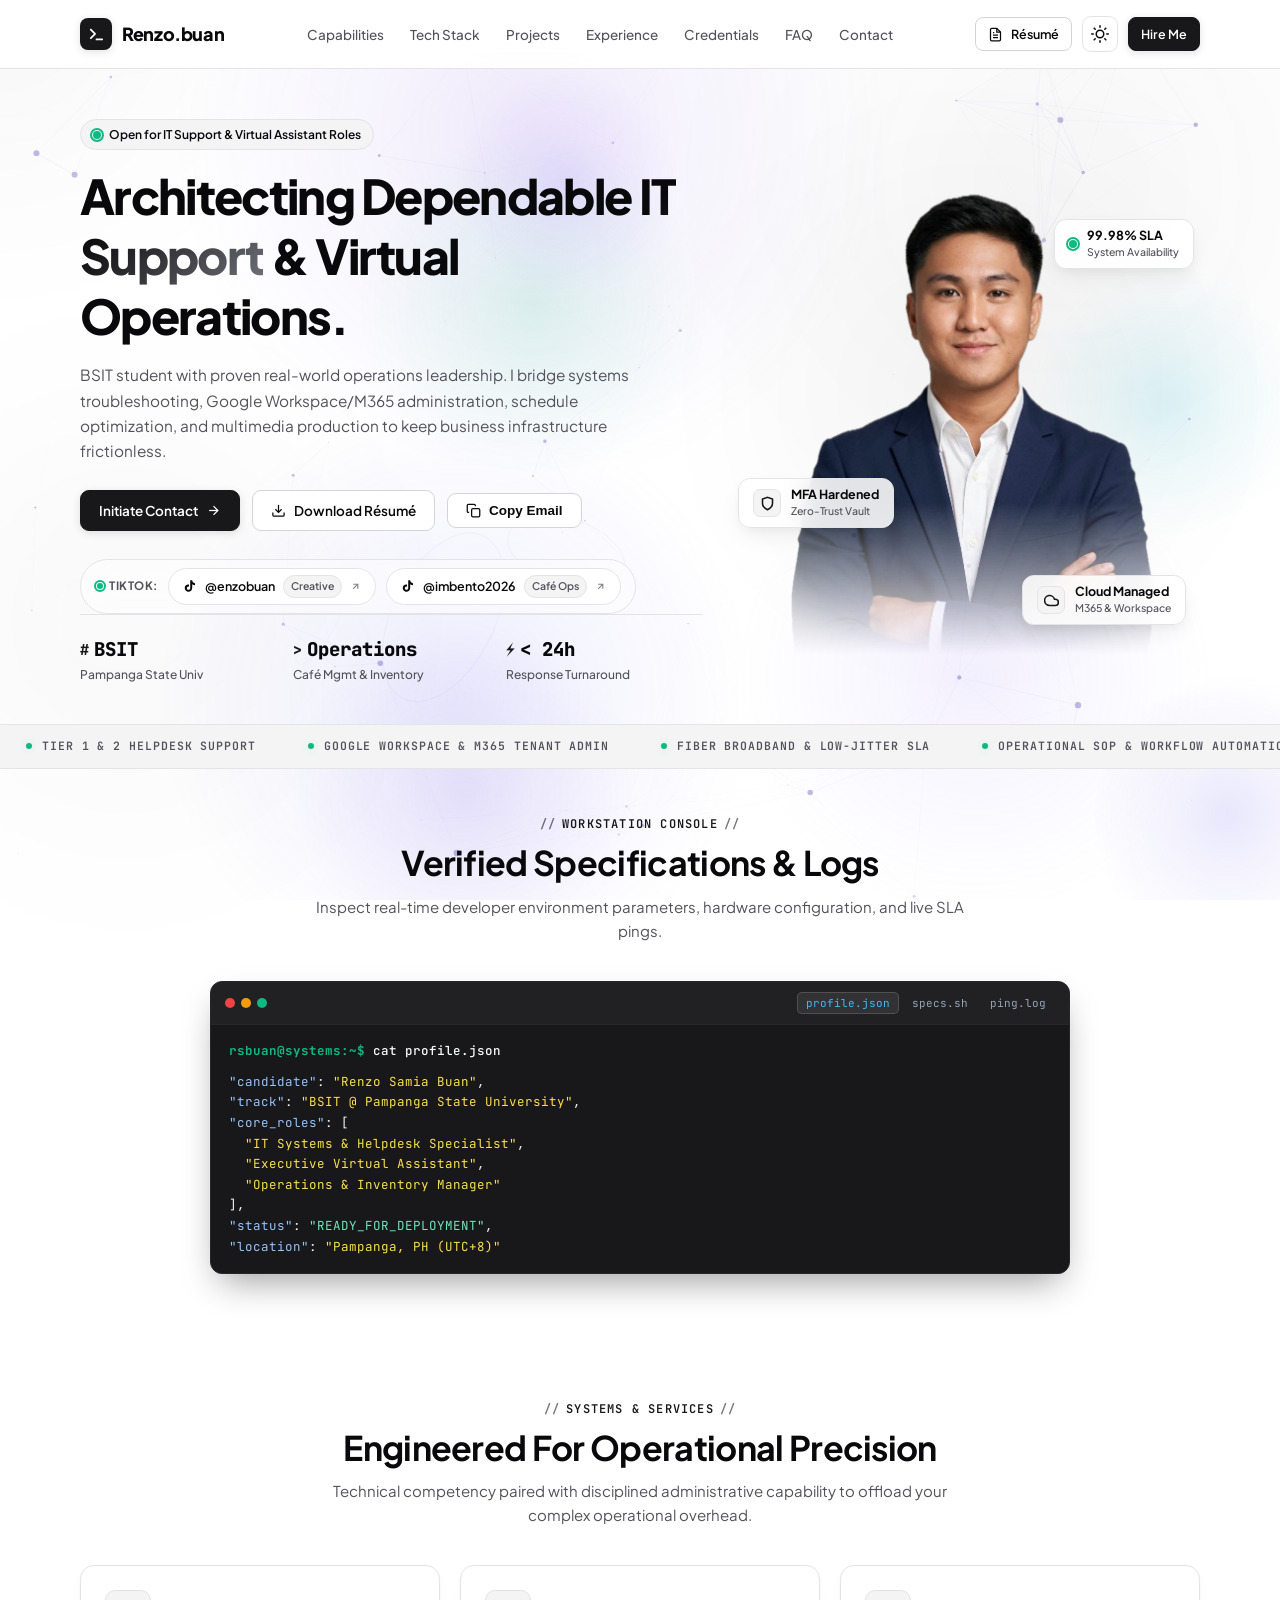
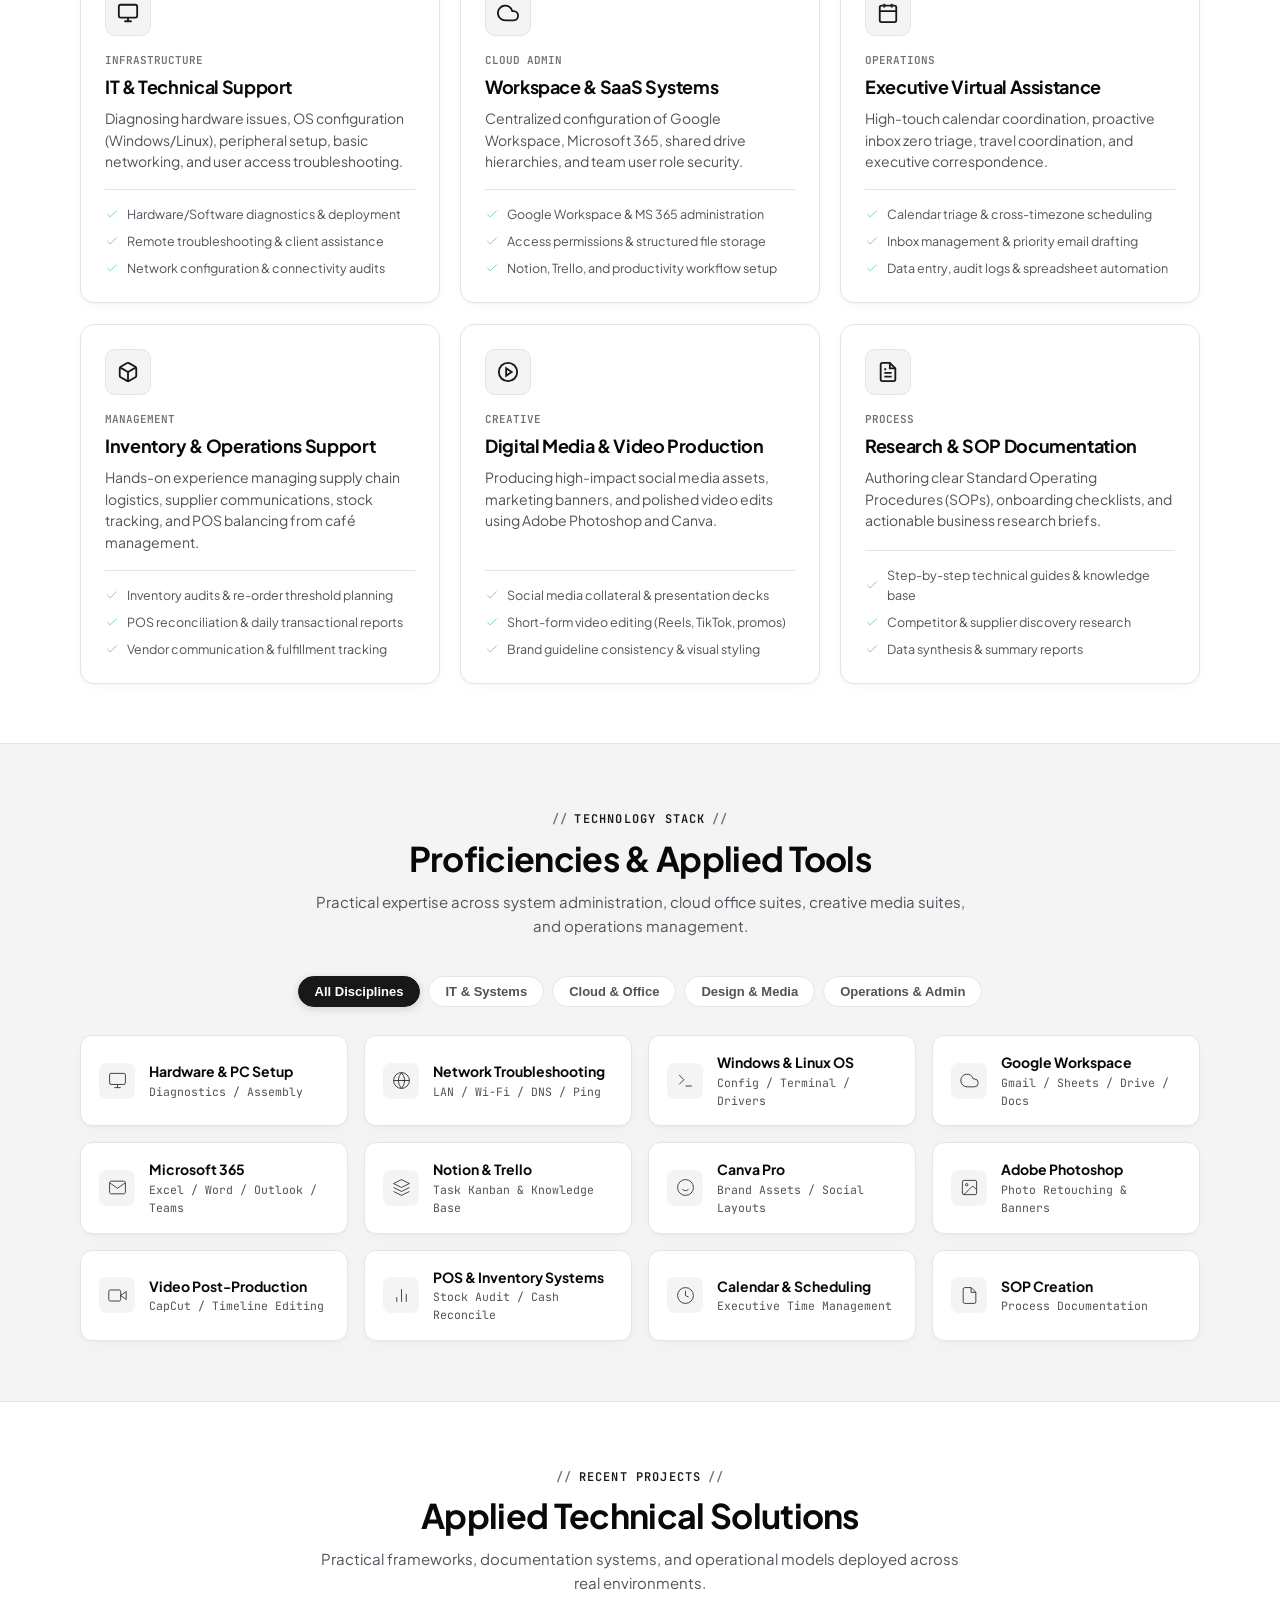
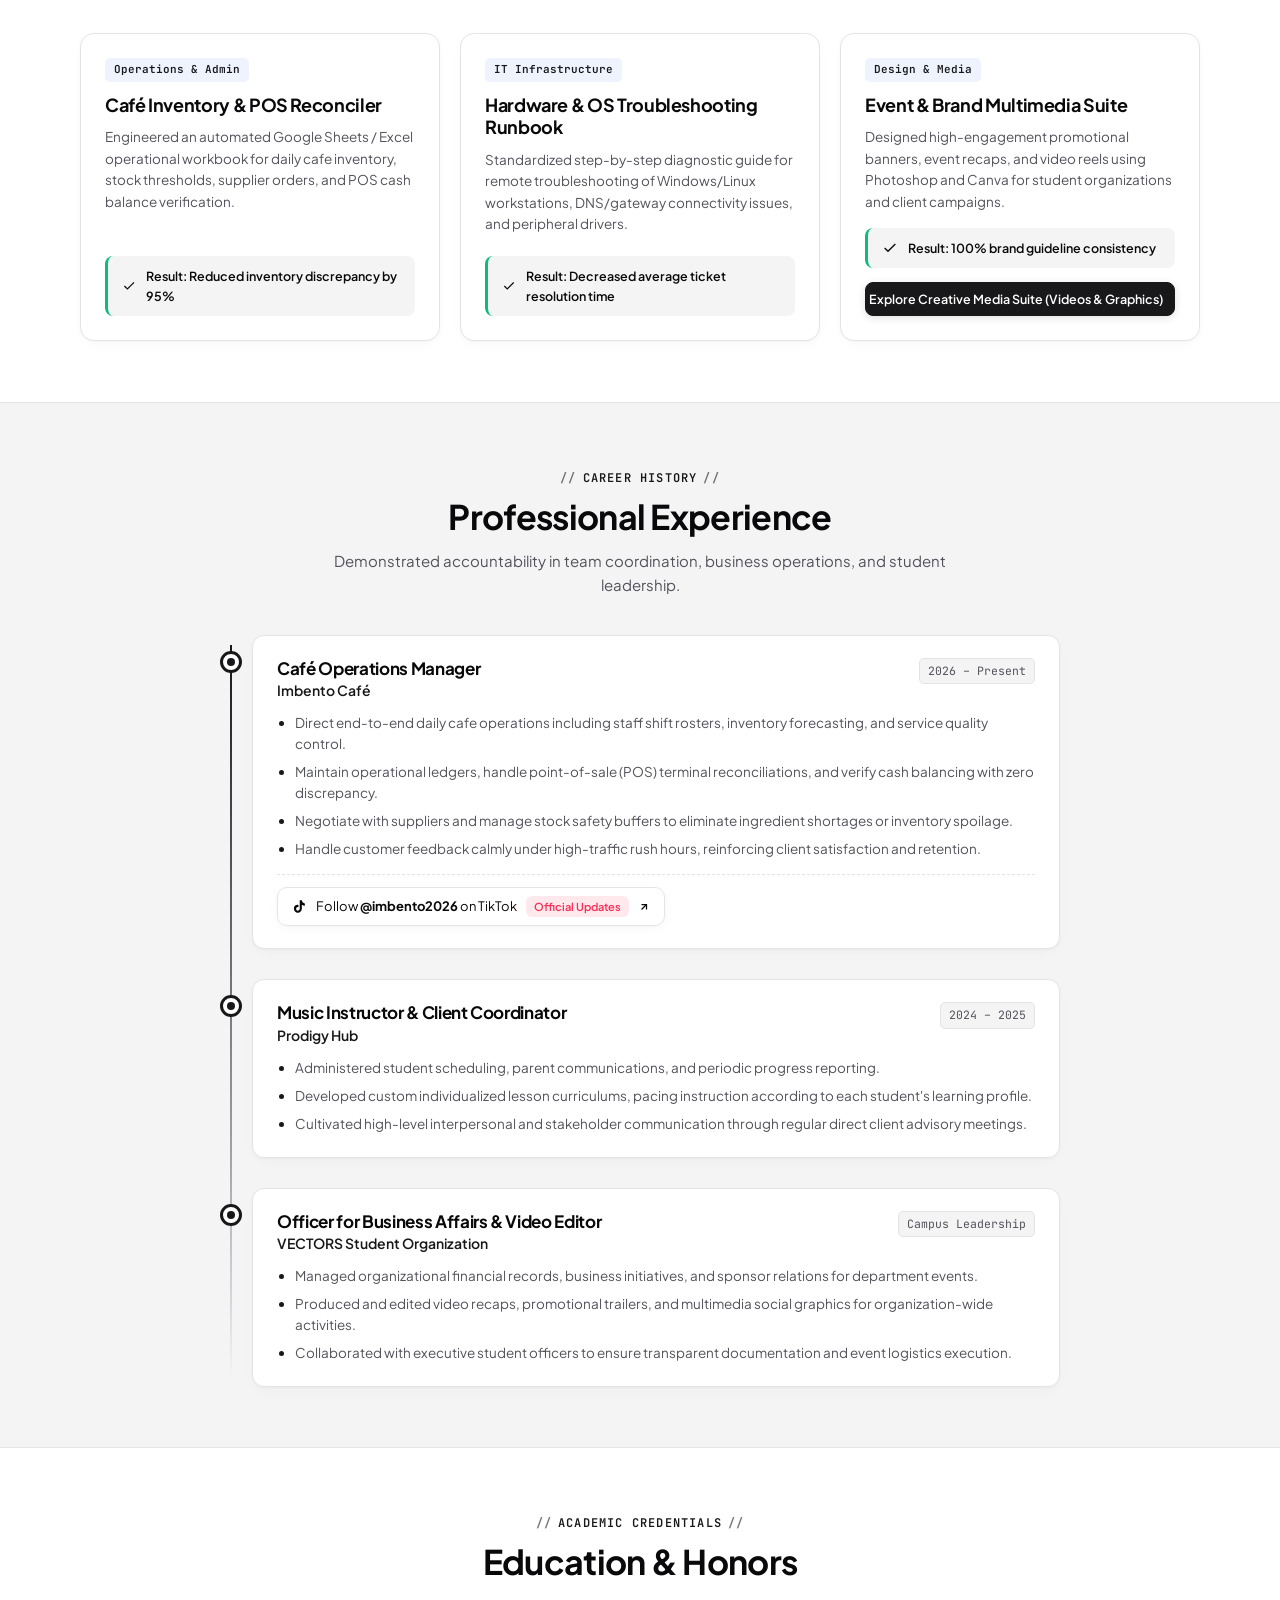
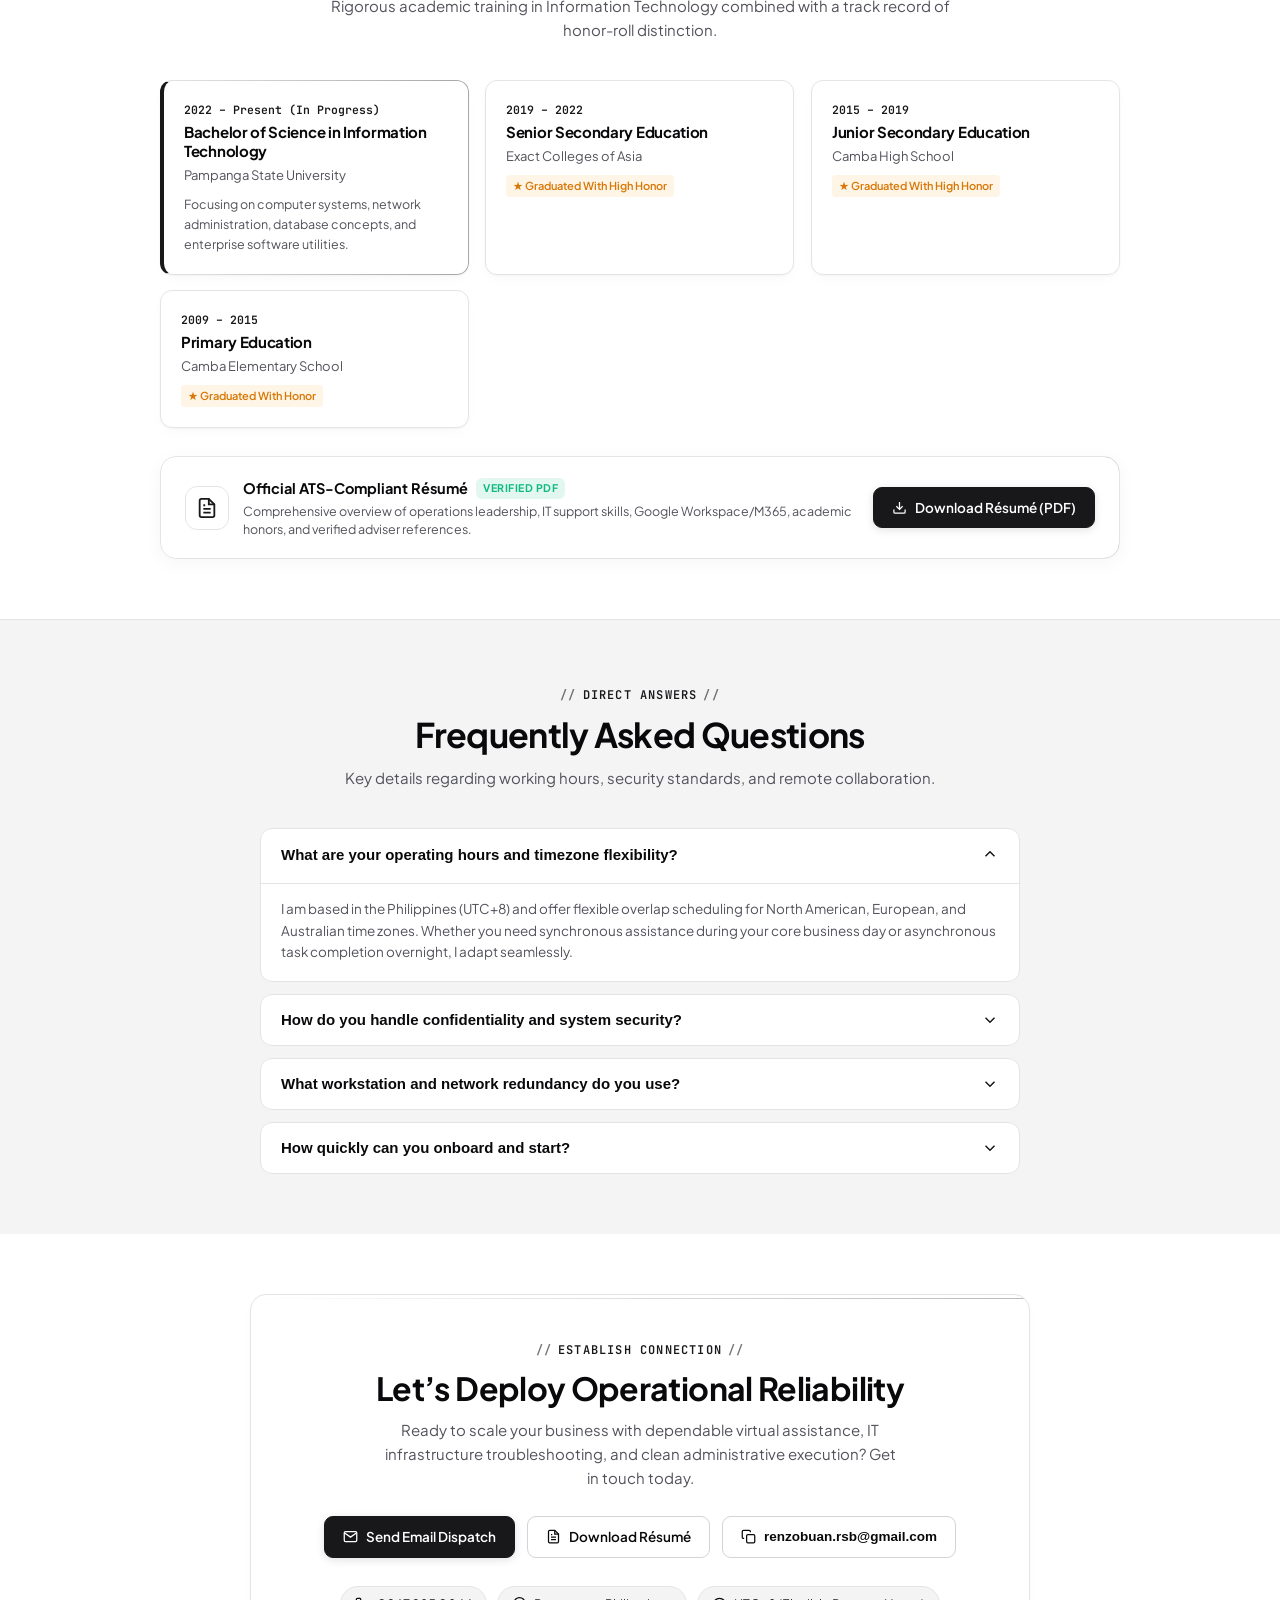
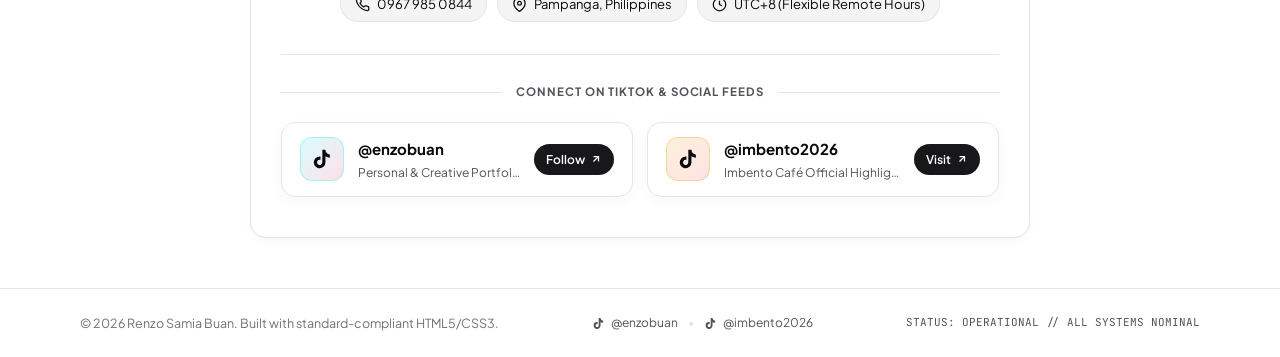
==== commit a08d46df: "Add official ATS resume PDF and integrate download buttons across site" ====
--- a/index.html
+++ b/index.html
@@ -43,6 +43,10 @@
     </ul>
 
     <div class="nav-actions">
+      <a href="Renzo_Buan_ATS.pdf" target="_blank" rel="noopener" class="btn btn-secondary btn-sm" title="View ATS Résumé PDF">
+        <svg viewBox="0 0 24 24" width="13" height="13" fill="none" stroke="currentColor" stroke-width="2.2"><path d="M14 2H6a2 2 0 0 0-2 2v16a2 2 0 0 0 2 2h12a2 2 0 0 0 2-2V8z"></path><polyline points="14 2 14 8 20 8"></polyline><line x1="16" y1="13" x2="8" y2="13"></line><line x1="16" y1="17" x2="8" y2="17"></line><polyline points="10 9 9 9 8 9"></polyline></svg>
+        <span>Résumé</span>
+      </a>
       <button class="theme-btn" id="themeToggle" aria-label="Toggle visual theme" title="Toggle theme">
         <svg class="sun-icon" viewBox="0 0 24 24"><circle cx="12" cy="12" r="5"></circle><line x1="12" y1="1" x2="12" y2="3"></line><line x1="12" y1="21" x2="12" y2="23"></line><line x1="4.22" y1="4.22" x2="5.64" y2="5.64"></line><line x1="18.36" y1="18.36" x2="19.78" y2="19.78"></line><line x1="1" y1="12" x2="3" y2="12"></line><line x1="21" y1="12" x2="23" y2="12"></line><line x1="4.22" y1="19.78" x2="5.64" y2="18.36"></line><line x1="18.36" y1="5.64" x2="19.78" y2="4.22"></line></svg>
       </button>
@@ -62,6 +66,7 @@
     <a href="#education" onclick="closeMobileNav()">Credentials</a>
     <a href="#faq" onclick="closeMobileNav()">FAQ</a>
     <a href="#contact" onclick="closeMobileNav()">Contact Renzo</a>
+    <a href="Renzo_Buan_ATS.pdf" target="_blank" rel="noopener" style="font-weight: 600; color: var(--text-main);">📄 View Résumé (PDF) ↗</a>
   </div>
 </header>
 
@@ -726,6 +731,28 @@
           <span class="edu-honor">★ Graduated With Honor</span>
         </div>
       </div>
+
+      <!-- Official ATS Résumé Banner -->
+      <div class="resume-download-banner border-beam-card">
+        <div class="resume-banner-info">
+          <div class="resume-banner-icon">
+            <svg width="22" height="22" viewBox="0 0 24 24" fill="none" stroke="currentColor" stroke-width="2"><path d="M14 2H6a2 2 0 0 0-2 2v16a2 2 0 0 0 2 2h12a2 2 0 0 0 2-2V8z"></path><polyline points="14 2 14 8 20 8"></polyline><line x1="16" y1="13" x2="8" y2="13"></line><line x1="16" y1="17" x2="8" y2="17"></line><polyline points="10 9 9 9 8 9"></polyline></svg>
+          </div>
+          <div>
+            <div class="resume-banner-title">
+              <span>Official ATS-Compliant Résumé</span>
+              <span class="resume-pill-tag">Verified PDF</span>
+            </div>
+            <div class="resume-banner-desc">
+              Comprehensive overview of operations leadership, IT support skills, Google Workspace/M365, academic honors, and verified adviser references.
+            </div>
+          </div>
+        </div>
+        <a href="Renzo_Buan_ATS.pdf" target="_blank" rel="noopener" class="btn btn-primary" title="Open PDF Résumé in new tab">
+          <svg width="15" height="15" viewBox="0 0 24 24" fill="none" stroke="currentColor" stroke-width="2"><path d="M21 15v4a2 2 0 0 1-2 2H5a2 2 0 0 1-2-2v-4"></path><polyline points="7 10 12 15 17 10"></polyline><line x1="12" y1="15" x2="12" y2="3"></line></svg>
+          <span>Download Résumé (PDF)</span>
+        </a>
+      </div>
     </div>
   </section>
 
@@ -796,6 +823,10 @@
           <a href="mailto:renzobuan.rsb@gmail.com?subject=Hiring%20Inquiry%20-%20IT%20Support%20%26%20Virtual%20Assistant" class="btn btn-primary">
             <svg viewBox="0 0 24 24"><path d="M4 4h16c1.1 0 2 .9 2 2v12c0 1.1-.9 2-2 2H4c-1.1 0-2-.9-2-2V6c0-1.1.9-2 2-2z"></path><polyline points="22,6 12,13 2,6"></polyline></svg>
             <span>Send Email Dispatch</span>
+          </a>
+          <a href="Renzo_Buan_ATS.pdf" target="_blank" rel="noopener" class="btn btn-secondary" title="Download ATS Résumé PDF">
+            <svg viewBox="0 0 24 24"><path d="M14 2H6a2 2 0 0 0-2 2v16a2 2 0 0 0 2 2h12a2 2 0 0 0 2-2V8z"></path><polyline points="14 2 14 8 20 8"></polyline><line x1="16" y1="13" x2="8" y2="13"></line><line x1="16" y1="17" x2="8" y2="17"></line><polyline points="10 9 9 9 8 9"></polyline></svg>
+            <span>Download Résumé</span>
           </a>
           <button class="btn btn-secondary" onclick="copyContactEmail()">
             <svg viewBox="0 0 24 24"><rect x="9" y="9" width="13" height="13" rx="2" ry="2"></rect><path d="M5 15H4a2 2 0 0 1-2-2V4a2 2 0 0 1 2-2h9a2 2 0 0 1 2 2v1"></path></svg>
--- a/styles.css
+++ b/styles.css
@@ -2386,3 +2386,94 @@
     width: 100%;
   }
 }
+
+/* ==========================================================================
+   OFFICIAL ATS RÉSUMÉ SHOWCASE BANNER
+   ========================================================================== */
+.resume-download-banner {
+  margin-top: 28px;
+  background: rgba(255, 255, 255, 0.5);
+  backdrop-filter: blur(20px);
+  -webkit-backdrop-filter: blur(20px);
+  border: 1px solid var(--border);
+  border-radius: 16px;
+  padding: 20px 24px;
+  display: flex;
+  align-items: center;
+  justify-content: space-between;
+  gap: 18px;
+  flex-wrap: wrap;
+  max-width: 960px;
+  margin-left: auto;
+  margin-right: auto;
+  box-shadow: 0 4px 20px rgba(0, 0, 0, 0.04);
+  position: relative;
+  overflow: hidden;
+  transition: all 0.25s ease;
+}
+[data-theme="dark"] .resume-download-banner {
+  background: rgba(255, 255, 255, 0.035);
+  border-color: rgba(255, 255, 255, 0.09);
+  box-shadow: 0 8px 32px rgba(0, 0, 0, 0.35);
+}
+.resume-download-banner:hover {
+  transform: translateY(-2px);
+  border-color: rgba(255, 255, 255, 0.2);
+}
+.resume-banner-info {
+  display: flex;
+  align-items: center;
+  gap: 14px;
+  flex: 1;
+  min-width: 260px;
+}
+.resume-banner-icon {
+  width: 44px;
+  height: 44px;
+  border-radius: 12px;
+  background: var(--surface);
+  border: 1px solid var(--border);
+  display: flex;
+  align-items: center;
+  justify-content: center;
+  color: var(--primary);
+  flex-shrink: 0;
+}
+[data-theme="dark"] .resume-banner-icon {
+  background: rgba(255, 255, 255, 0.08);
+  border-color: rgba(255, 255, 255, 0.15);
+  color: #ffffff;
+}
+.resume-banner-title {
+  font-size: 14.5px;
+  font-weight: 700;
+  color: var(--text-main);
+  margin-bottom: 2px;
+  display: flex;
+  align-items: center;
+  gap: 8px;
+}
+.resume-banner-desc {
+  font-size: 12.5px;
+  color: var(--text-muted);
+  line-height: 1.45;
+}
+.resume-pill-tag {
+  font-size: 10.5px;
+  font-weight: 700;
+  text-transform: uppercase;
+  letter-spacing: 0.05em;
+  padding: 2px 7px;
+  border-radius: 6px;
+  background: rgba(16, 185, 129, 0.12);
+  color: #10b981;
+}
+@media (max-width: 640px) {
+  .resume-download-banner {
+    flex-direction: column;
+    align-items: flex-start;
+  }
+  .resume-download-banner .btn {
+    width: 100%;
+  }
+}
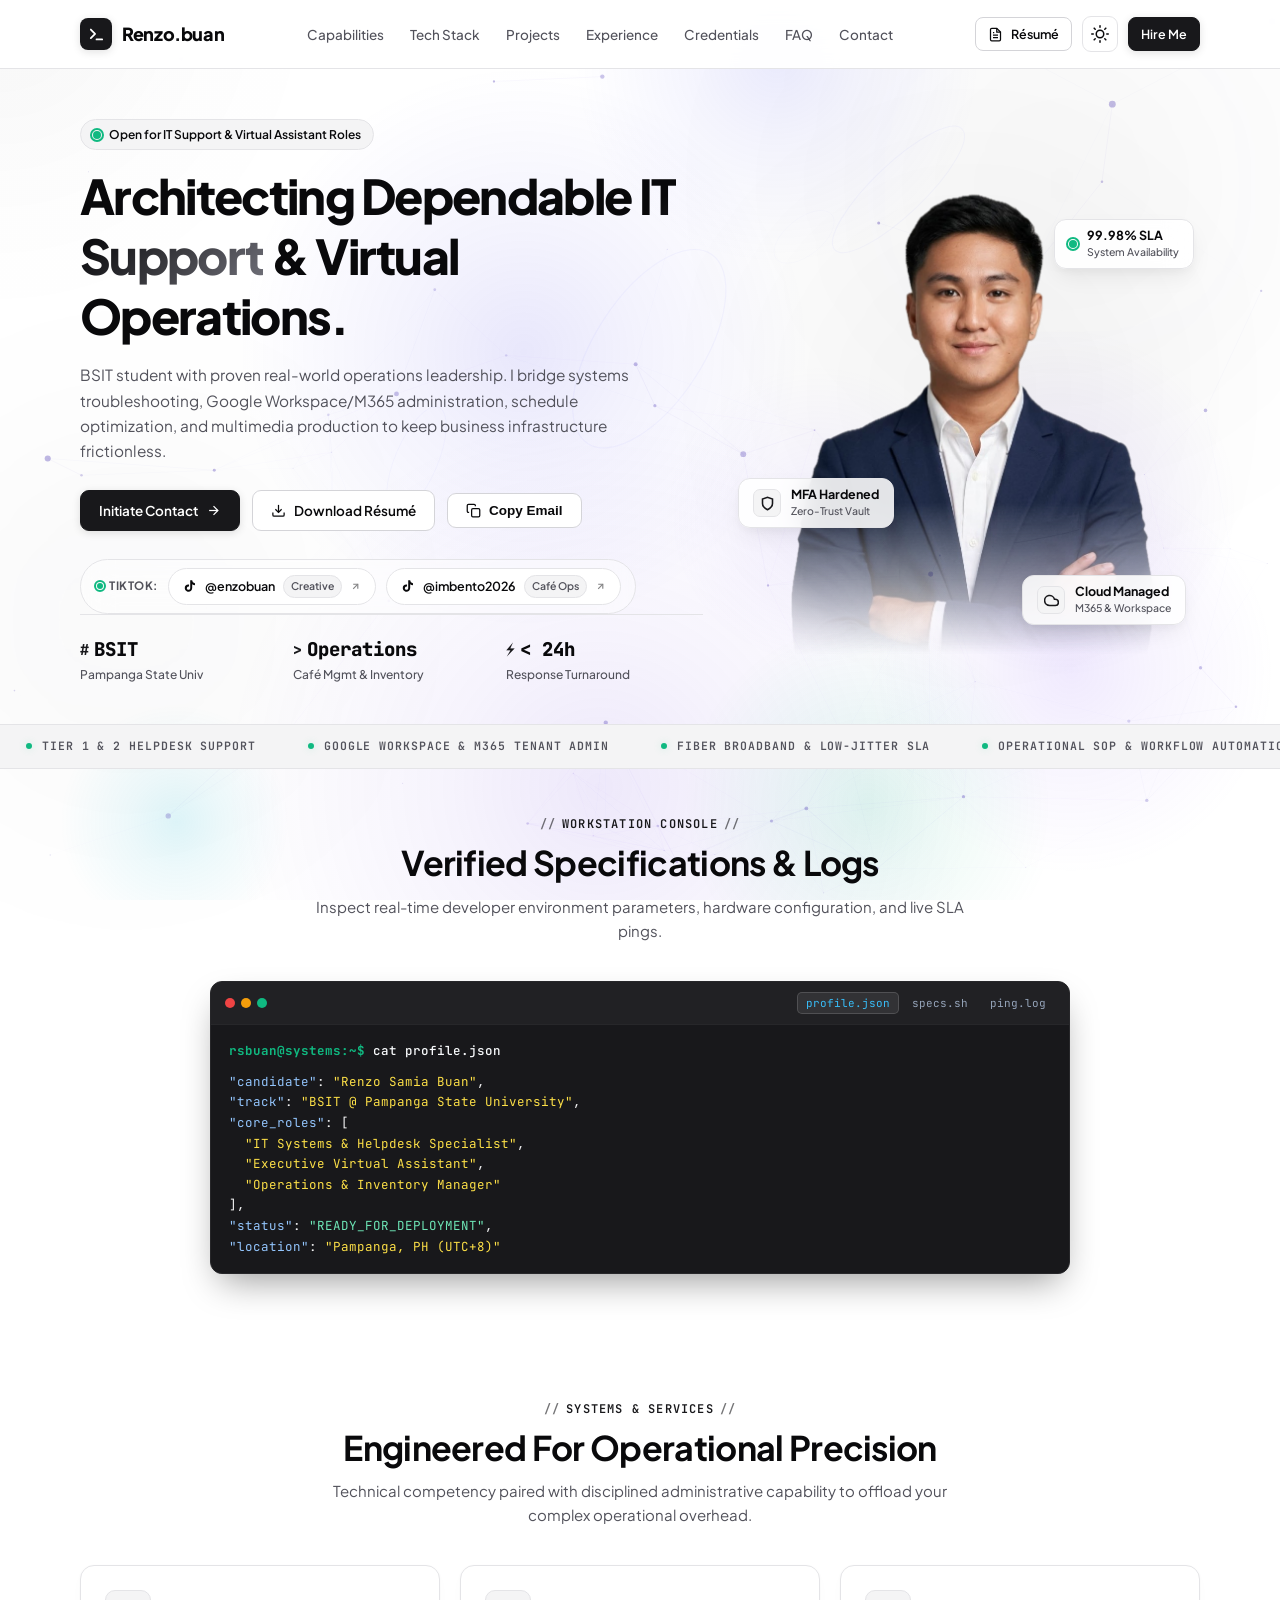
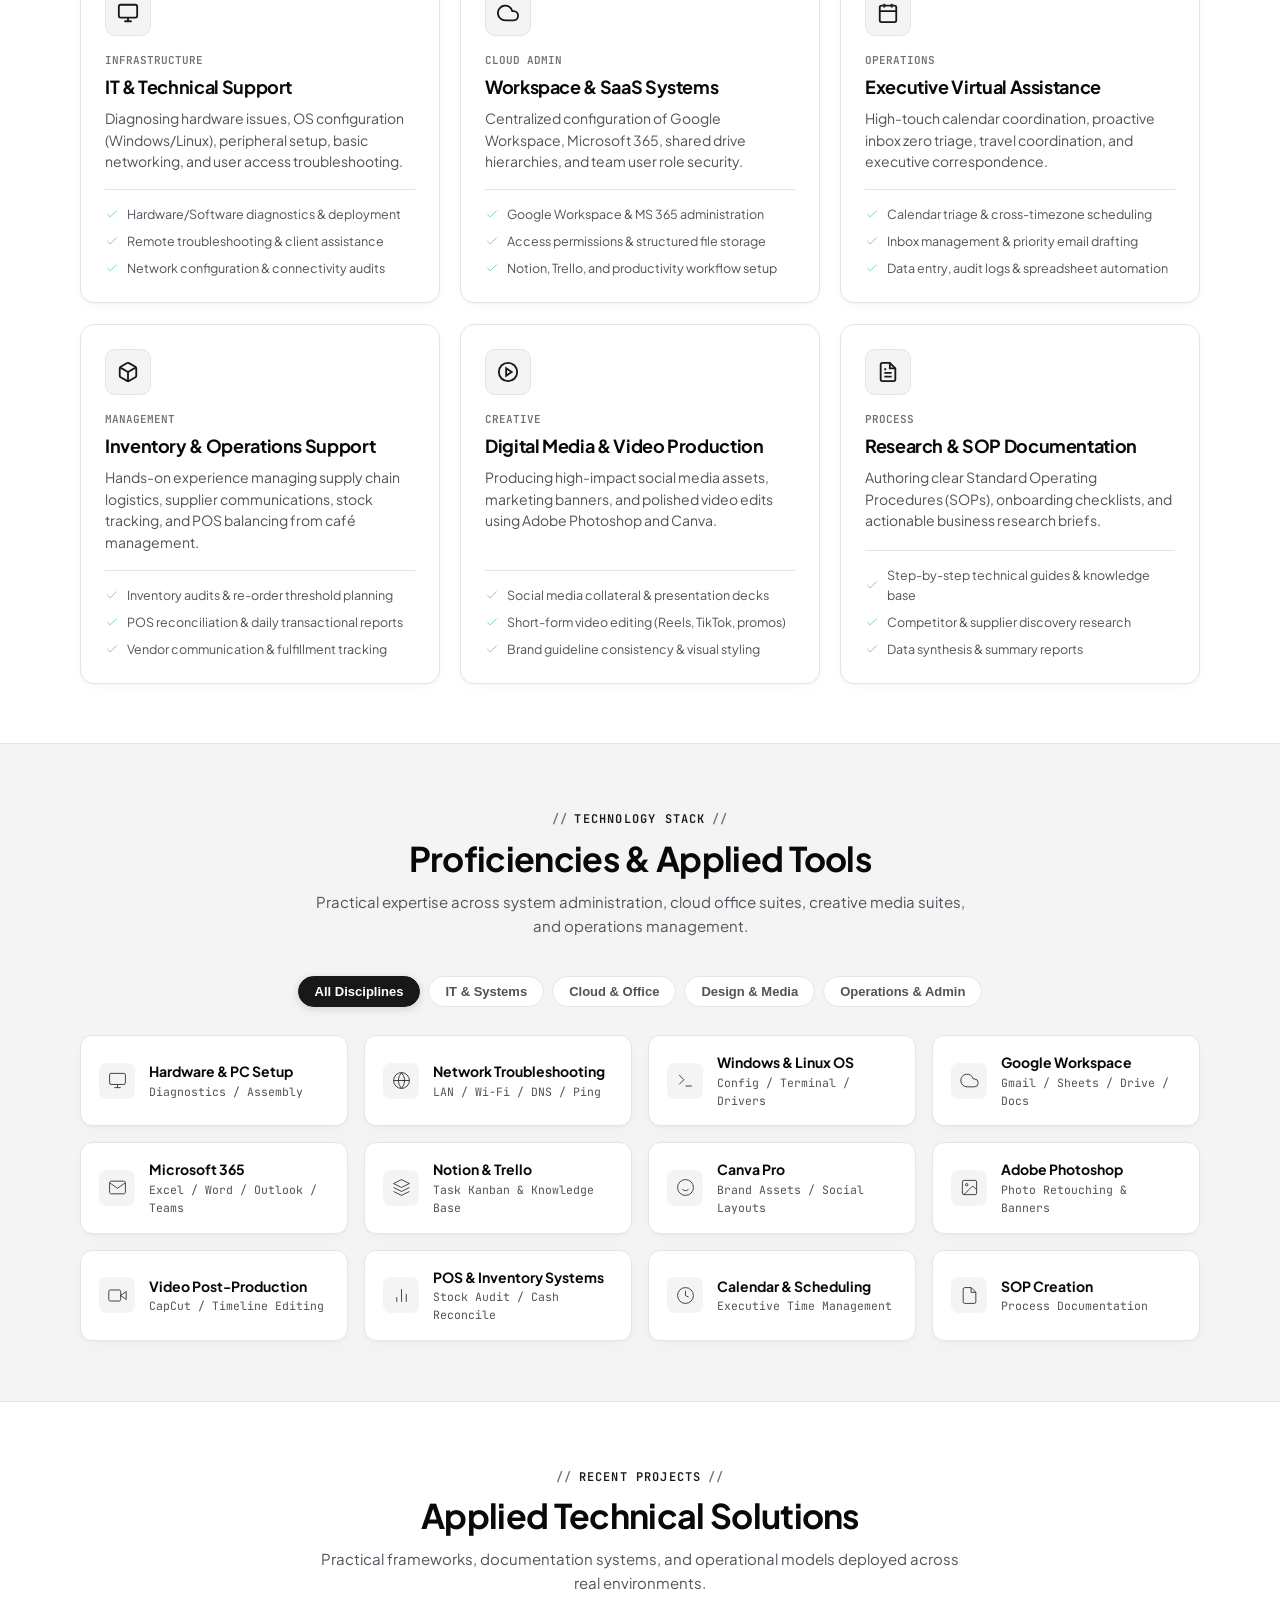
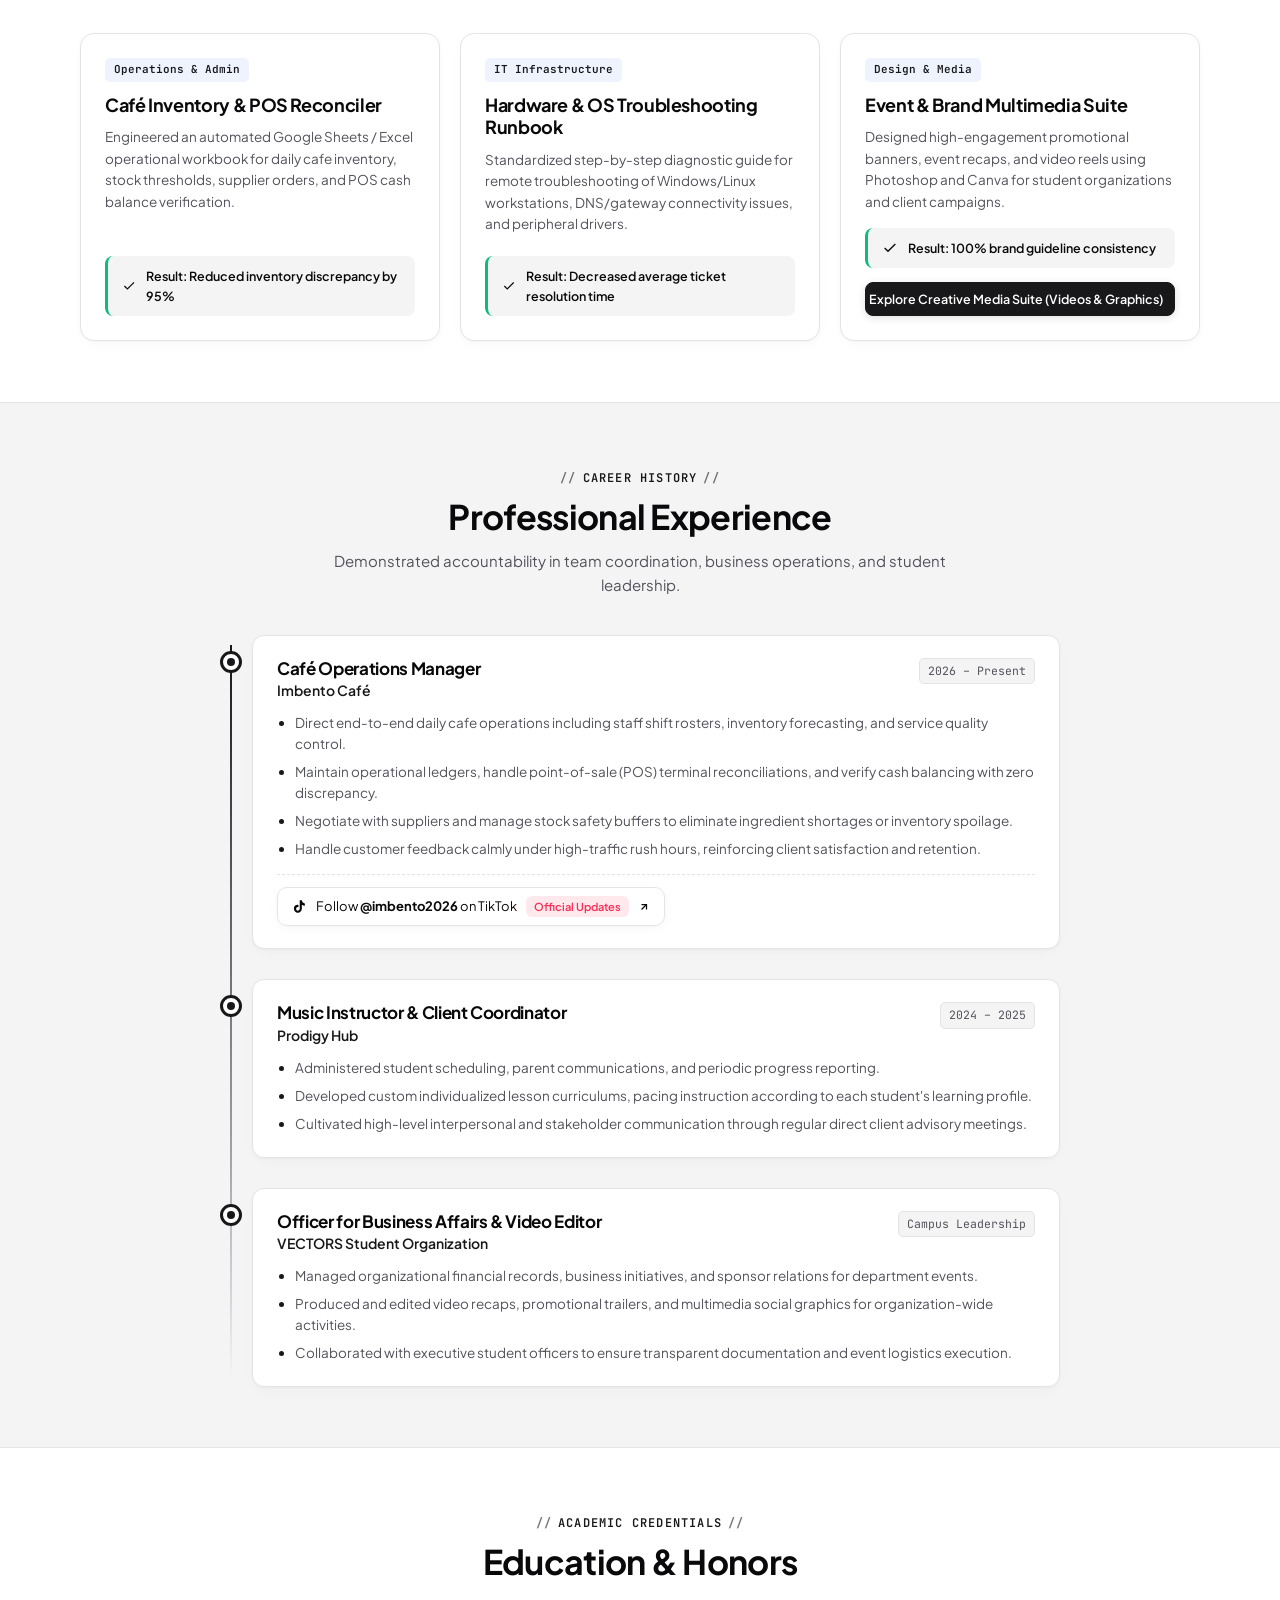
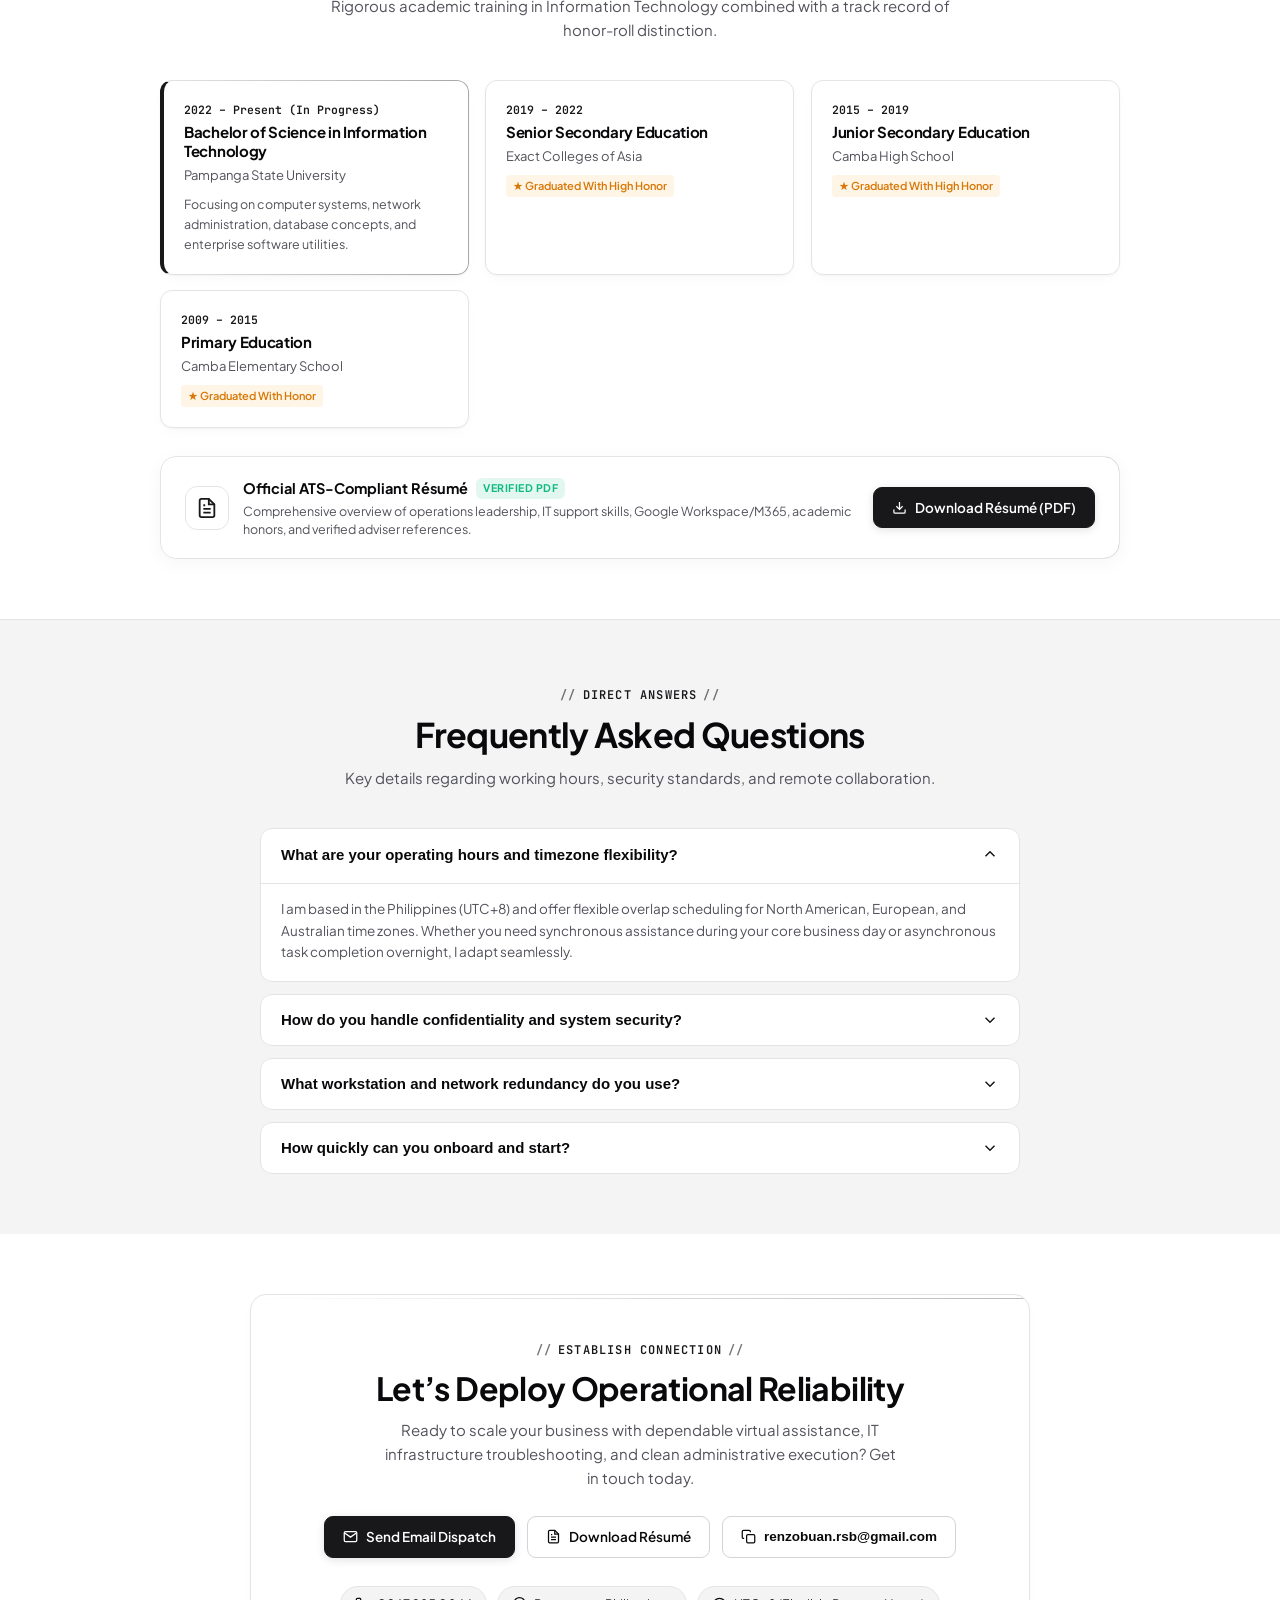
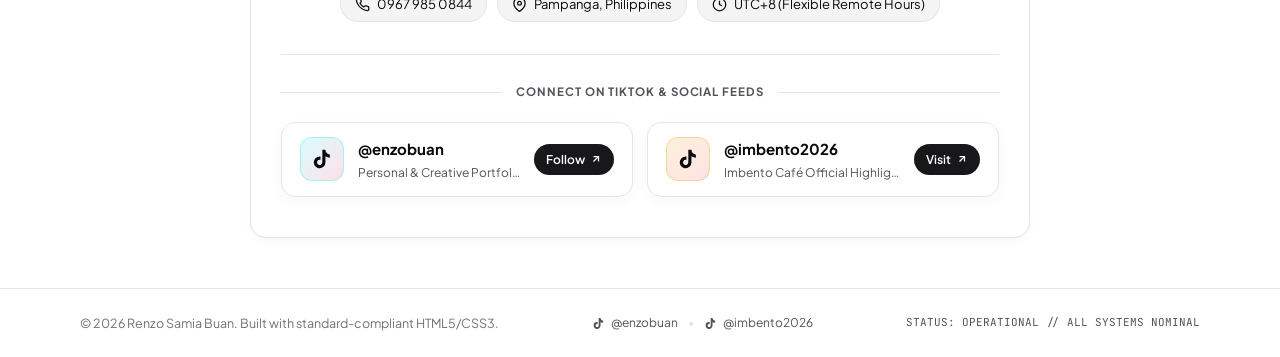
==== commit c1df15e0: "Remove previous ATS resume, keep only latest resume as Renzo_Buan_Resume.pdf" ====
--- a/index.html
+++ b/index.html
@@ -43,7 +43,7 @@
     </ul>
 
     <div class="nav-actions">
-      <a href="Renzo_Buan_ATS.pdf" target="_blank" rel="noopener" class="btn btn-secondary btn-sm" title="View ATS Résumé PDF">
+      <a href="Renzo_Buan_Resume.pdf" target="_blank" rel="noopener" class="btn btn-secondary btn-sm" title="View ATS Résumé PDF">
         <svg viewBox="0 0 24 24" width="13" height="13" fill="none" stroke="currentColor" stroke-width="2.2"><path d="M14 2H6a2 2 0 0 0-2 2v16a2 2 0 0 0 2 2h12a2 2 0 0 0 2-2V8z"></path><polyline points="14 2 14 8 20 8"></polyline><line x1="16" y1="13" x2="8" y2="13"></line><line x1="16" y1="17" x2="8" y2="17"></line><polyline points="10 9 9 9 8 9"></polyline></svg>
         <span>Résumé</span>
       </a>
@@ -66,7 +66,7 @@
     <a href="#education" onclick="closeMobileNav()">Credentials</a>
     <a href="#faq" onclick="closeMobileNav()">FAQ</a>
     <a href="#contact" onclick="closeMobileNav()">Contact Renzo</a>
-    <a href="Renzo_Buan_ATS.pdf" target="_blank" rel="noopener" style="font-weight: 600; color: var(--text-main);">📄 View Résumé (PDF) ↗</a>
+    <a href="Renzo_Buan_Resume.pdf" target="_blank" rel="noopener" style="font-weight: 600; color: var(--text-main);">📄 View Résumé (PDF) ↗</a>
   </div>
 </header>
 
@@ -93,7 +93,7 @@
             <span>Initiate Contact</span>
             <svg viewBox="0 0 24 24"><line x1="5" y1="12" x2="19" y2="12"></line><polyline points="12 5 19 12 12 19"></polyline></svg>
           </a>
-          <a href="Renzo_Buan_ATS.pdf" target="_blank" rel="noopener" class="btn btn-secondary" id="resumeBtn">
+          <a href="Renzo_Buan_Resume.pdf" target="_blank" rel="noopener" class="btn btn-secondary" id="resumeBtn">
             <svg viewBox="0 0 24 24"><path d="M21 15v4a2 2 0 0 1-2 2H5a2 2 0 0 1-2-2v-4"></path><polyline points="7 10 12 15 17 10"></polyline><line x1="12" y1="15" x2="12" y2="3"></line></svg>
             <span>Download Résumé</span>
           </a>
@@ -748,7 +748,7 @@
             </div>
           </div>
         </div>
-        <a href="Renzo_Buan_ATS.pdf" target="_blank" rel="noopener" class="btn btn-primary" title="Open PDF Résumé in new tab">
+        <a href="Renzo_Buan_Resume.pdf" target="_blank" rel="noopener" class="btn btn-primary" title="Open PDF Résumé in new tab">
           <svg width="15" height="15" viewBox="0 0 24 24" fill="none" stroke="currentColor" stroke-width="2"><path d="M21 15v4a2 2 0 0 1-2 2H5a2 2 0 0 1-2-2v-4"></path><polyline points="7 10 12 15 17 10"></polyline><line x1="12" y1="15" x2="12" y2="3"></line></svg>
           <span>Download Résumé (PDF)</span>
         </a>
@@ -824,7 +824,7 @@
             <svg viewBox="0 0 24 24"><path d="M4 4h16c1.1 0 2 .9 2 2v12c0 1.1-.9 2-2 2H4c-1.1 0-2-.9-2-2V6c0-1.1.9-2 2-2z"></path><polyline points="22,6 12,13 2,6"></polyline></svg>
             <span>Send Email Dispatch</span>
           </a>
-          <a href="Renzo_Buan_ATS.pdf" target="_blank" rel="noopener" class="btn btn-secondary" title="Download ATS Résumé PDF">
+          <a href="Renzo_Buan_Resume.pdf" target="_blank" rel="noopener" class="btn btn-secondary" title="Download ATS Résumé PDF">
             <svg viewBox="0 0 24 24"><path d="M14 2H6a2 2 0 0 0-2 2v16a2 2 0 0 0 2 2h12a2 2 0 0 0 2-2V8z"></path><polyline points="14 2 14 8 20 8"></polyline><line x1="16" y1="13" x2="8" y2="13"></line><line x1="16" y1="17" x2="8" y2="17"></line><polyline points="10 9 9 9 8 9"></polyline></svg>
             <span>Download Résumé</span>
           </a>
